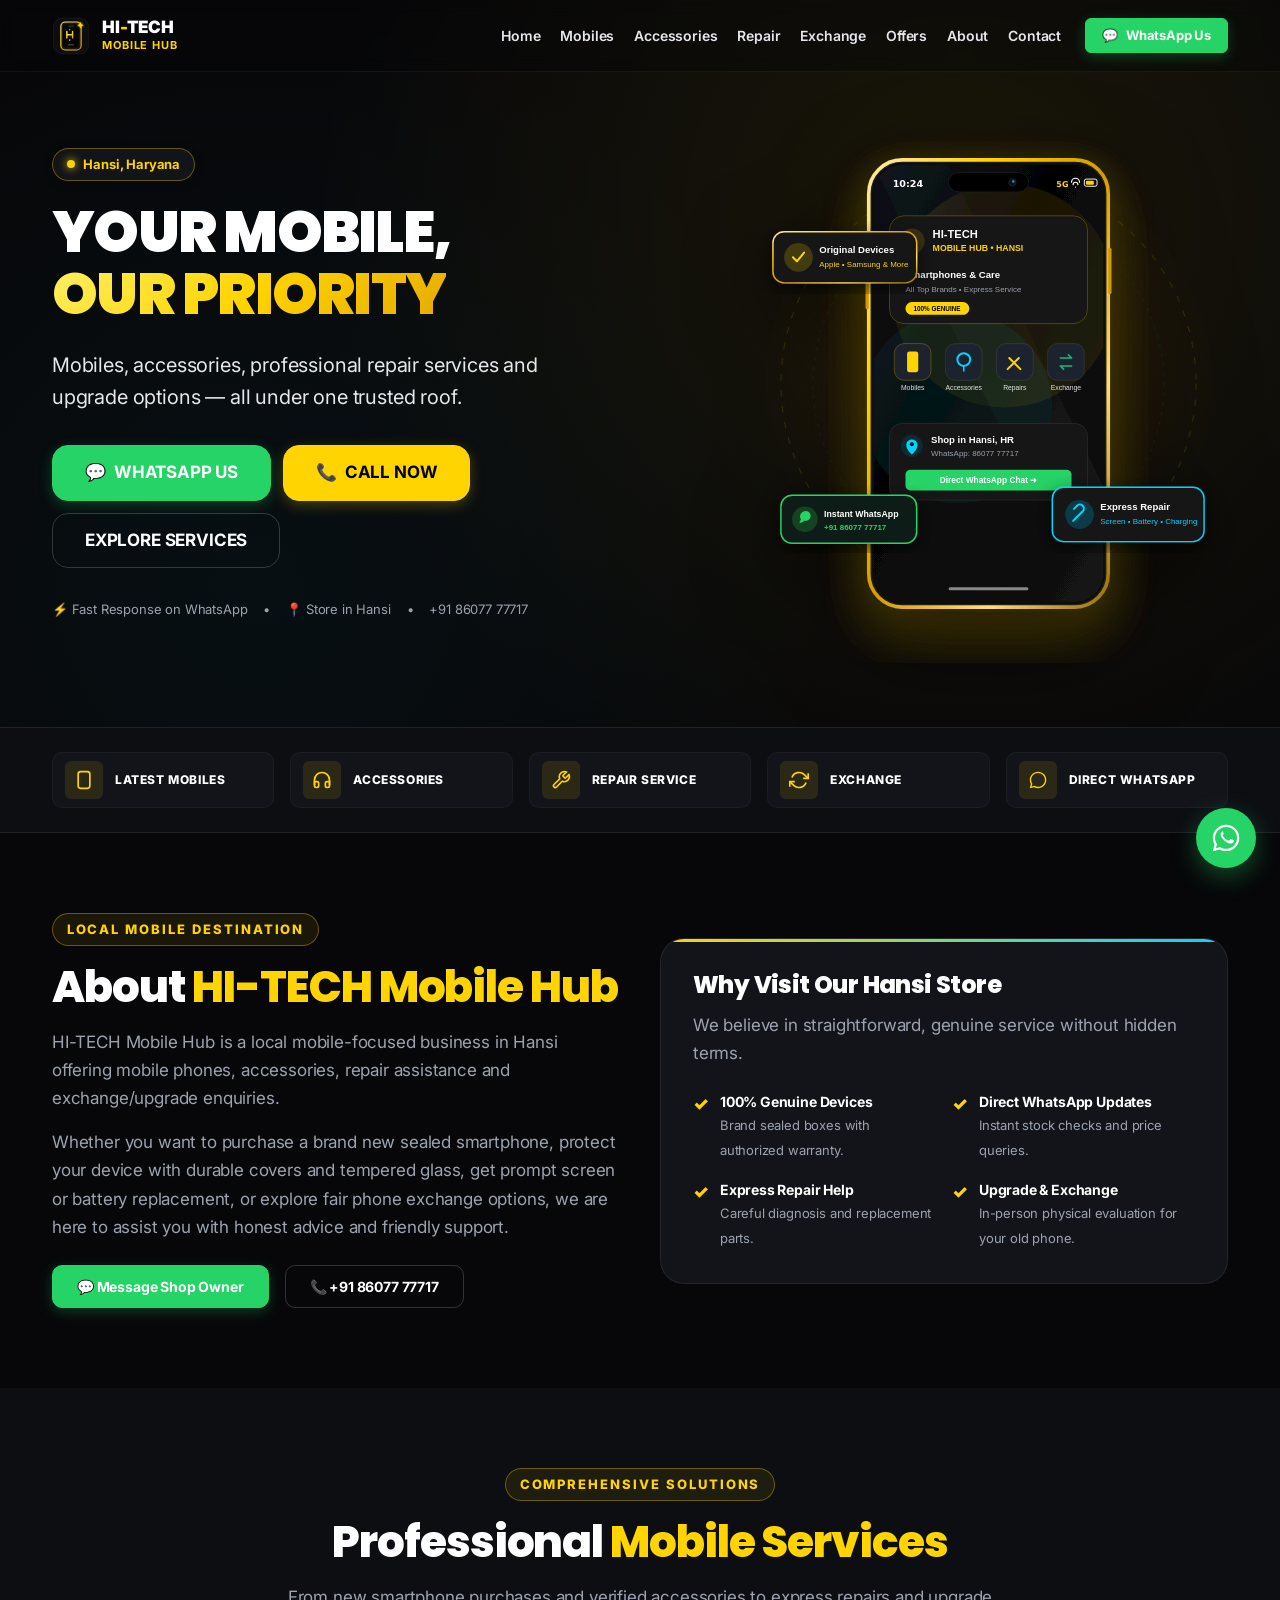
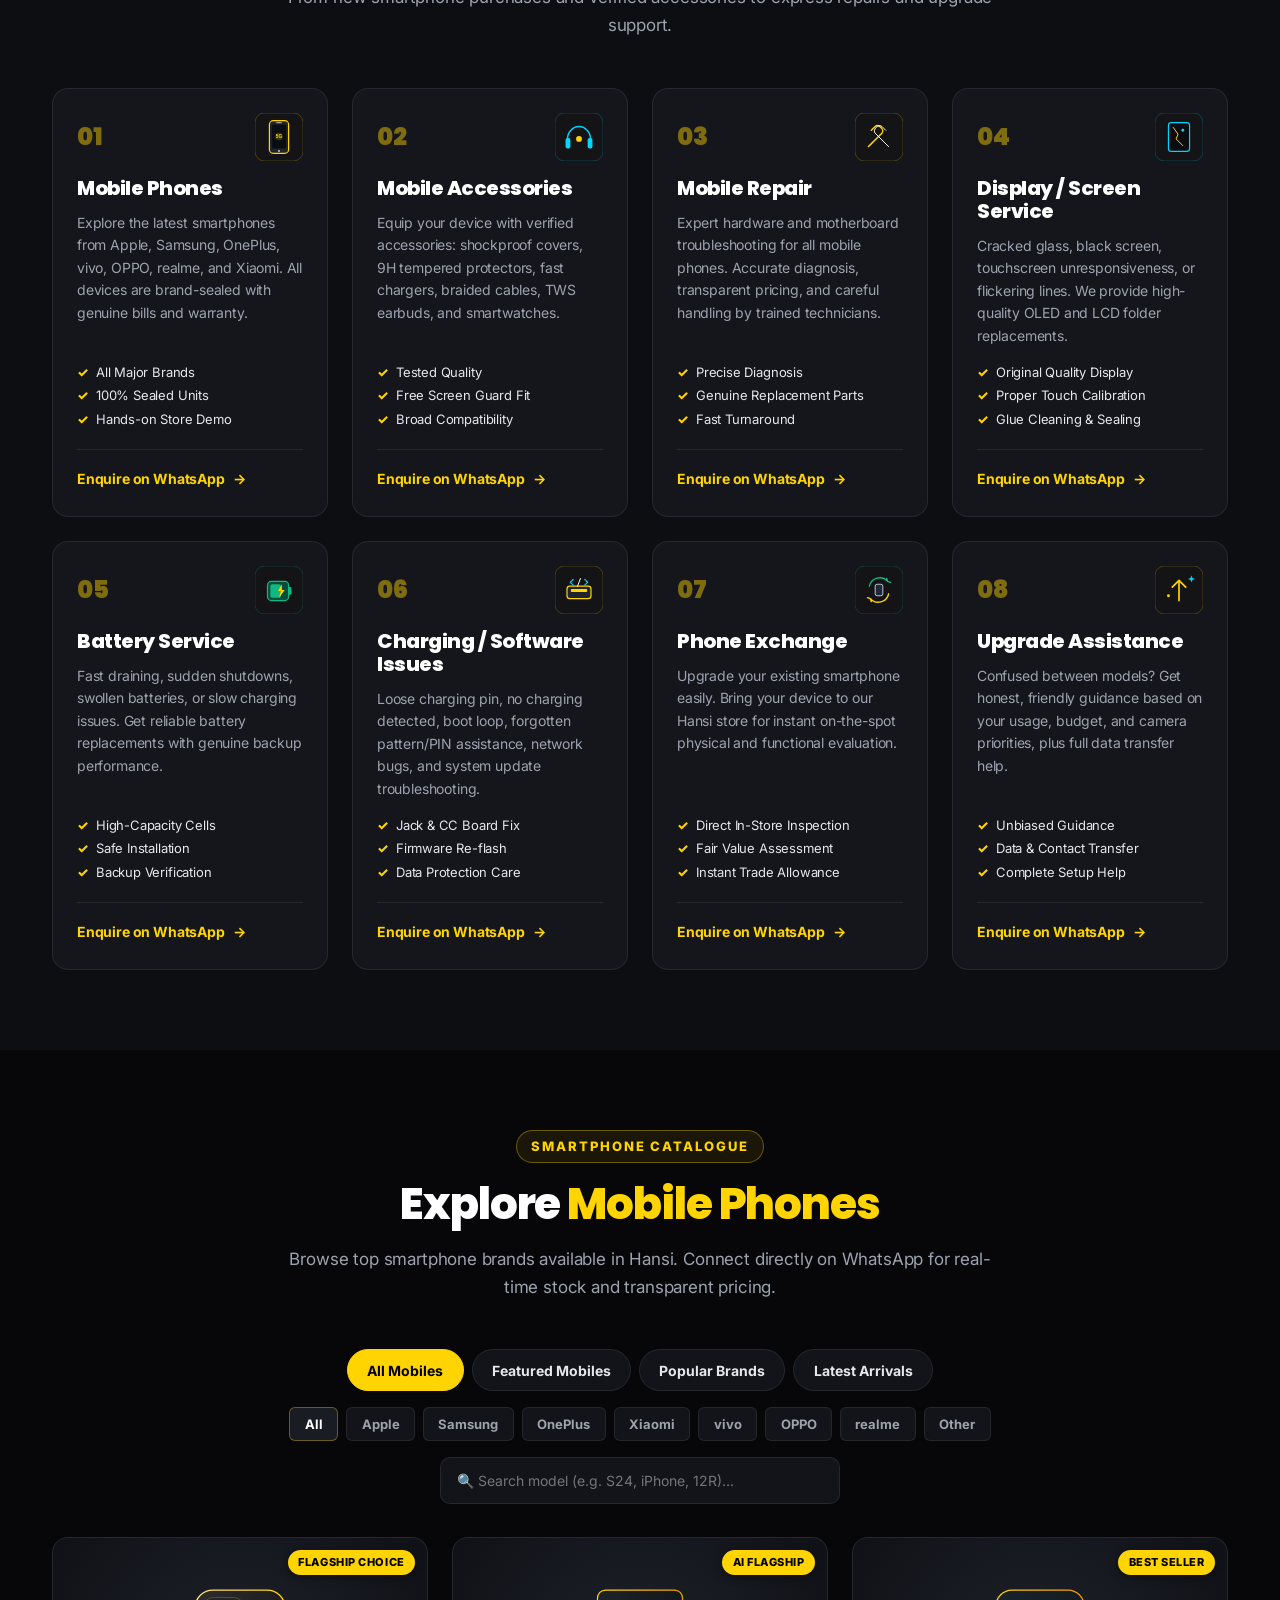
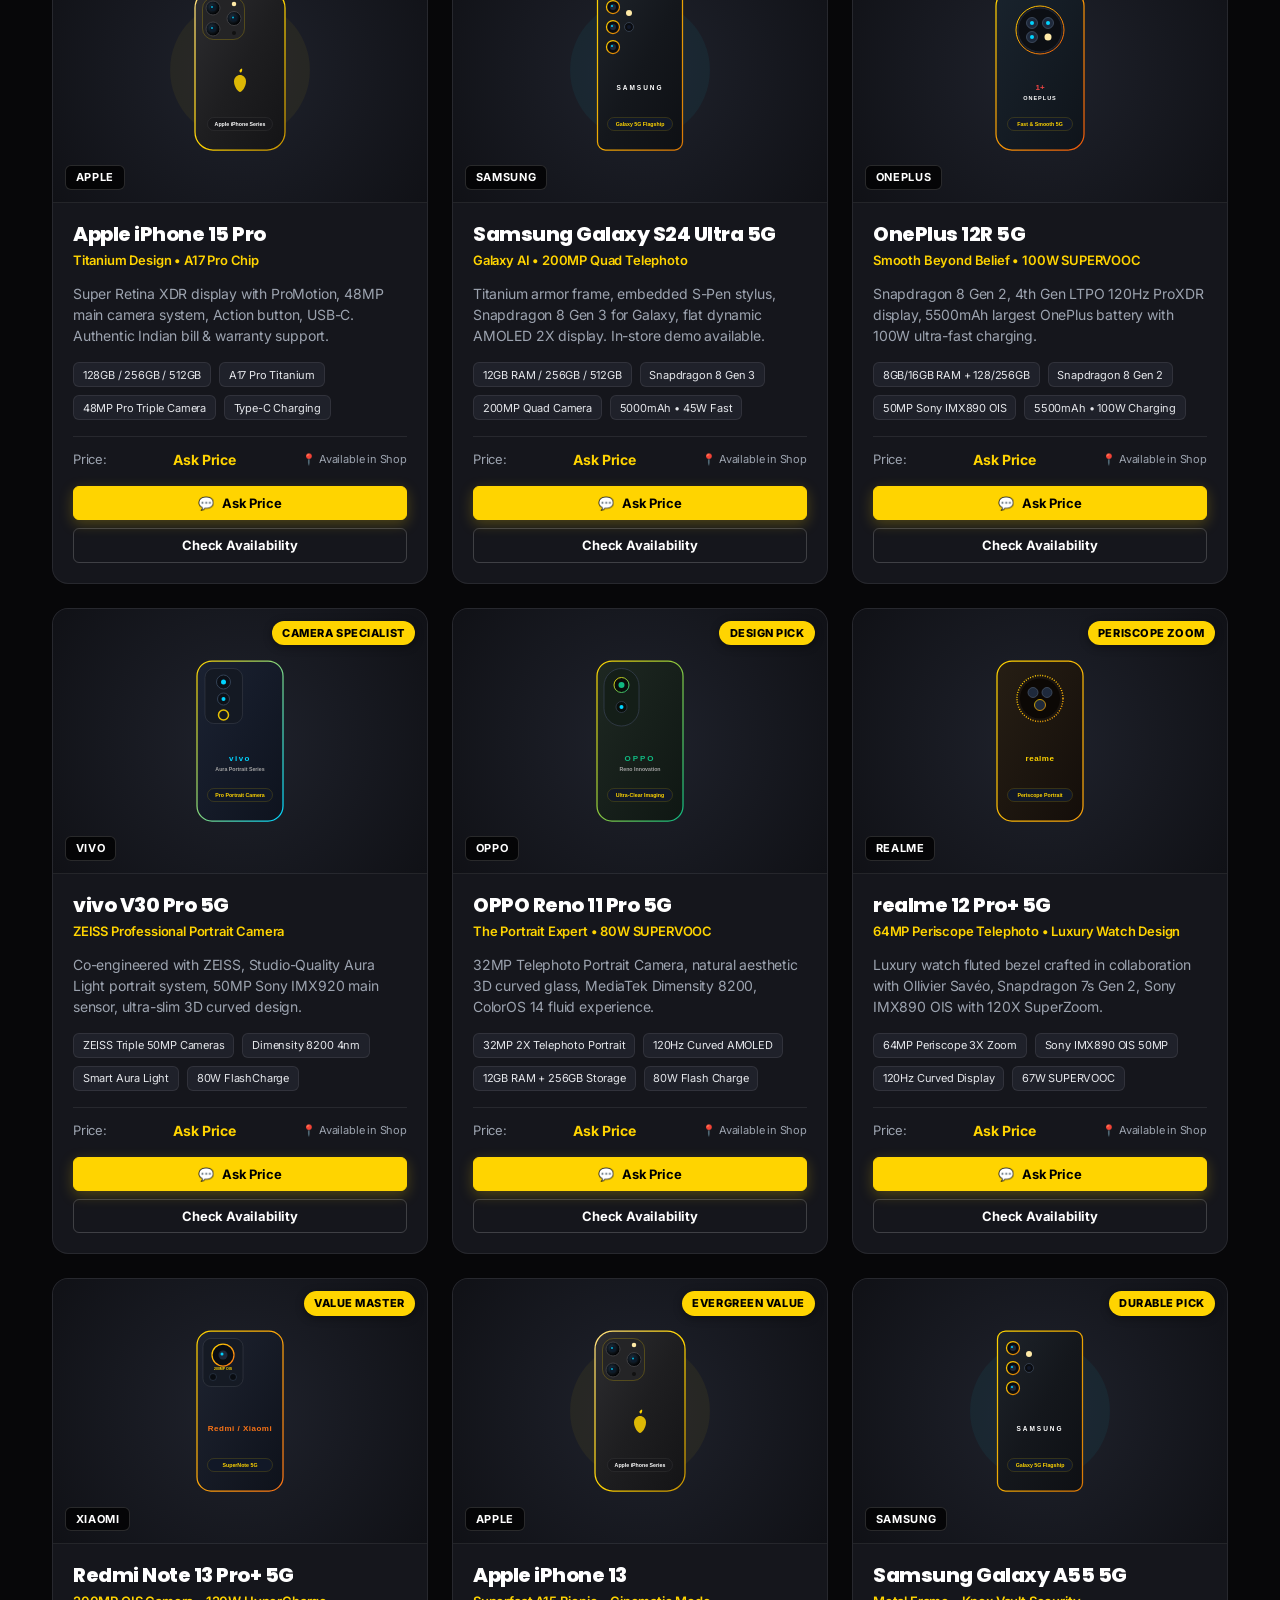
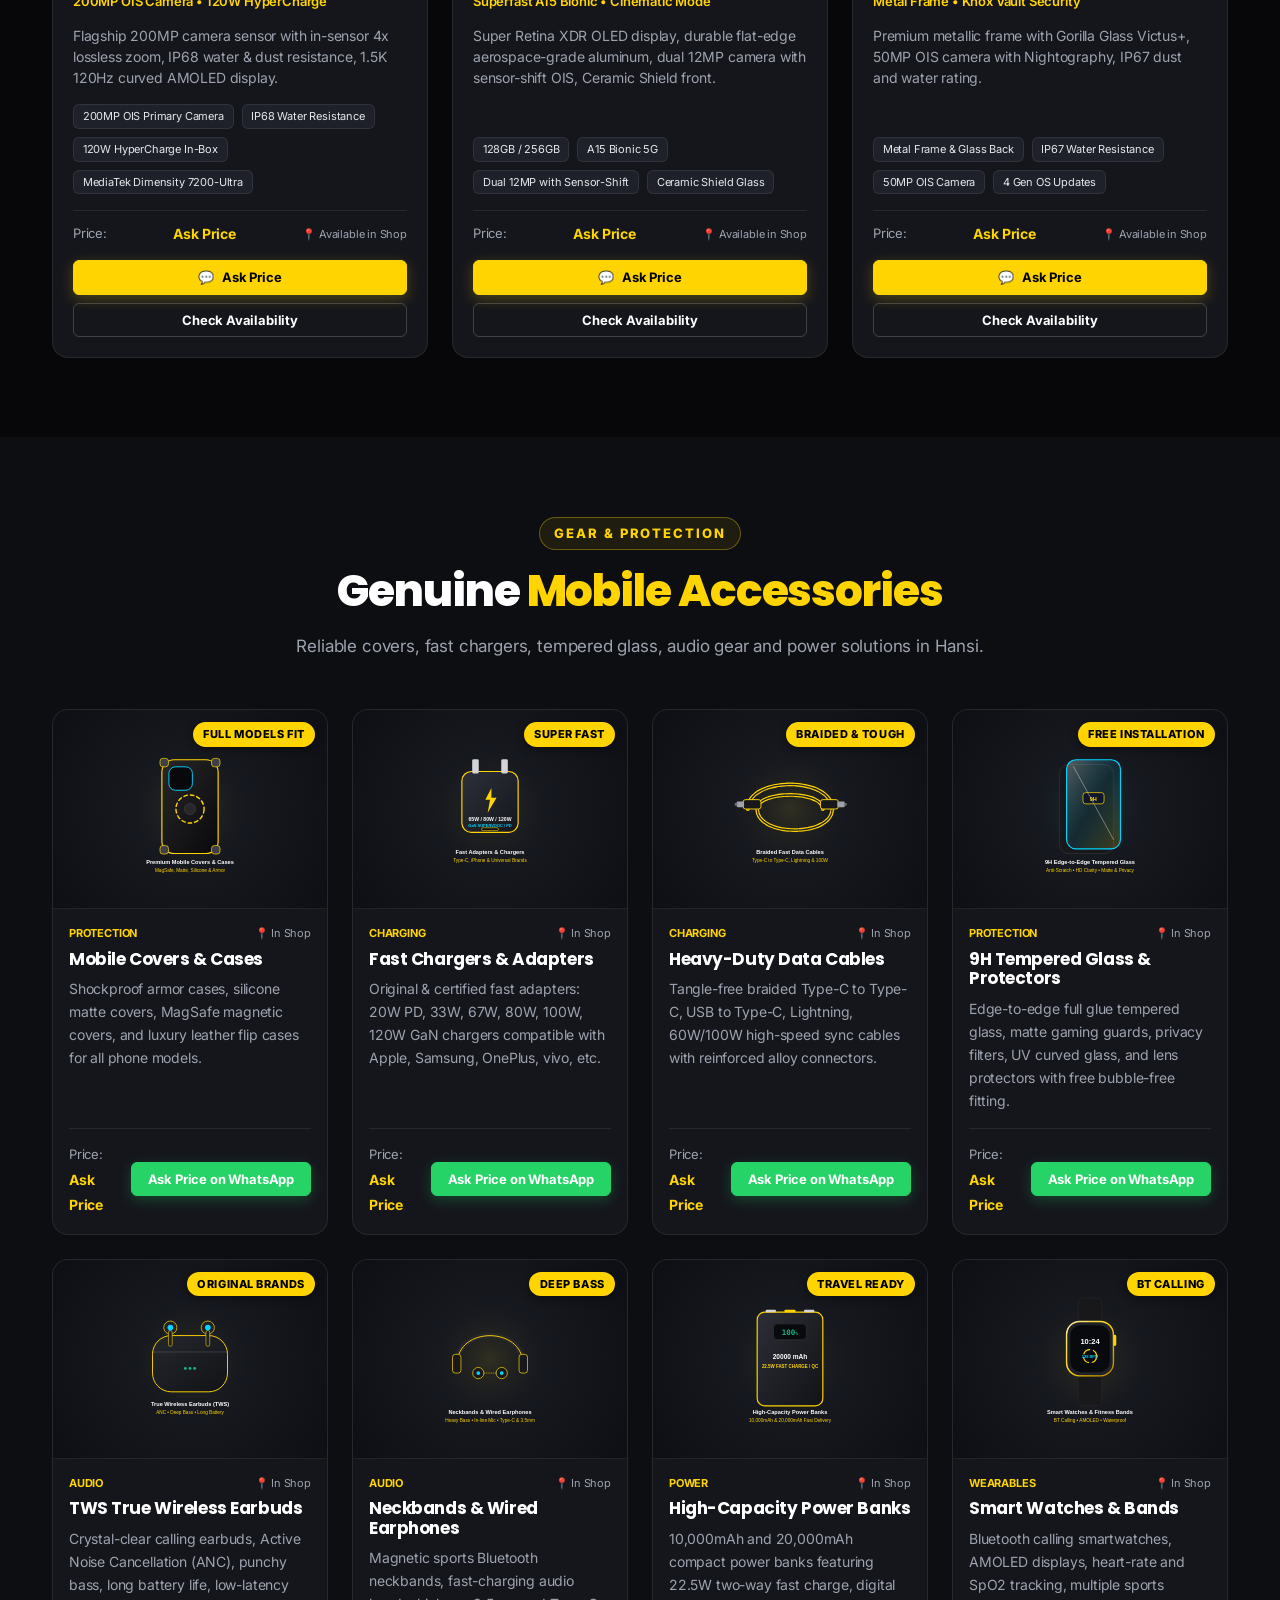
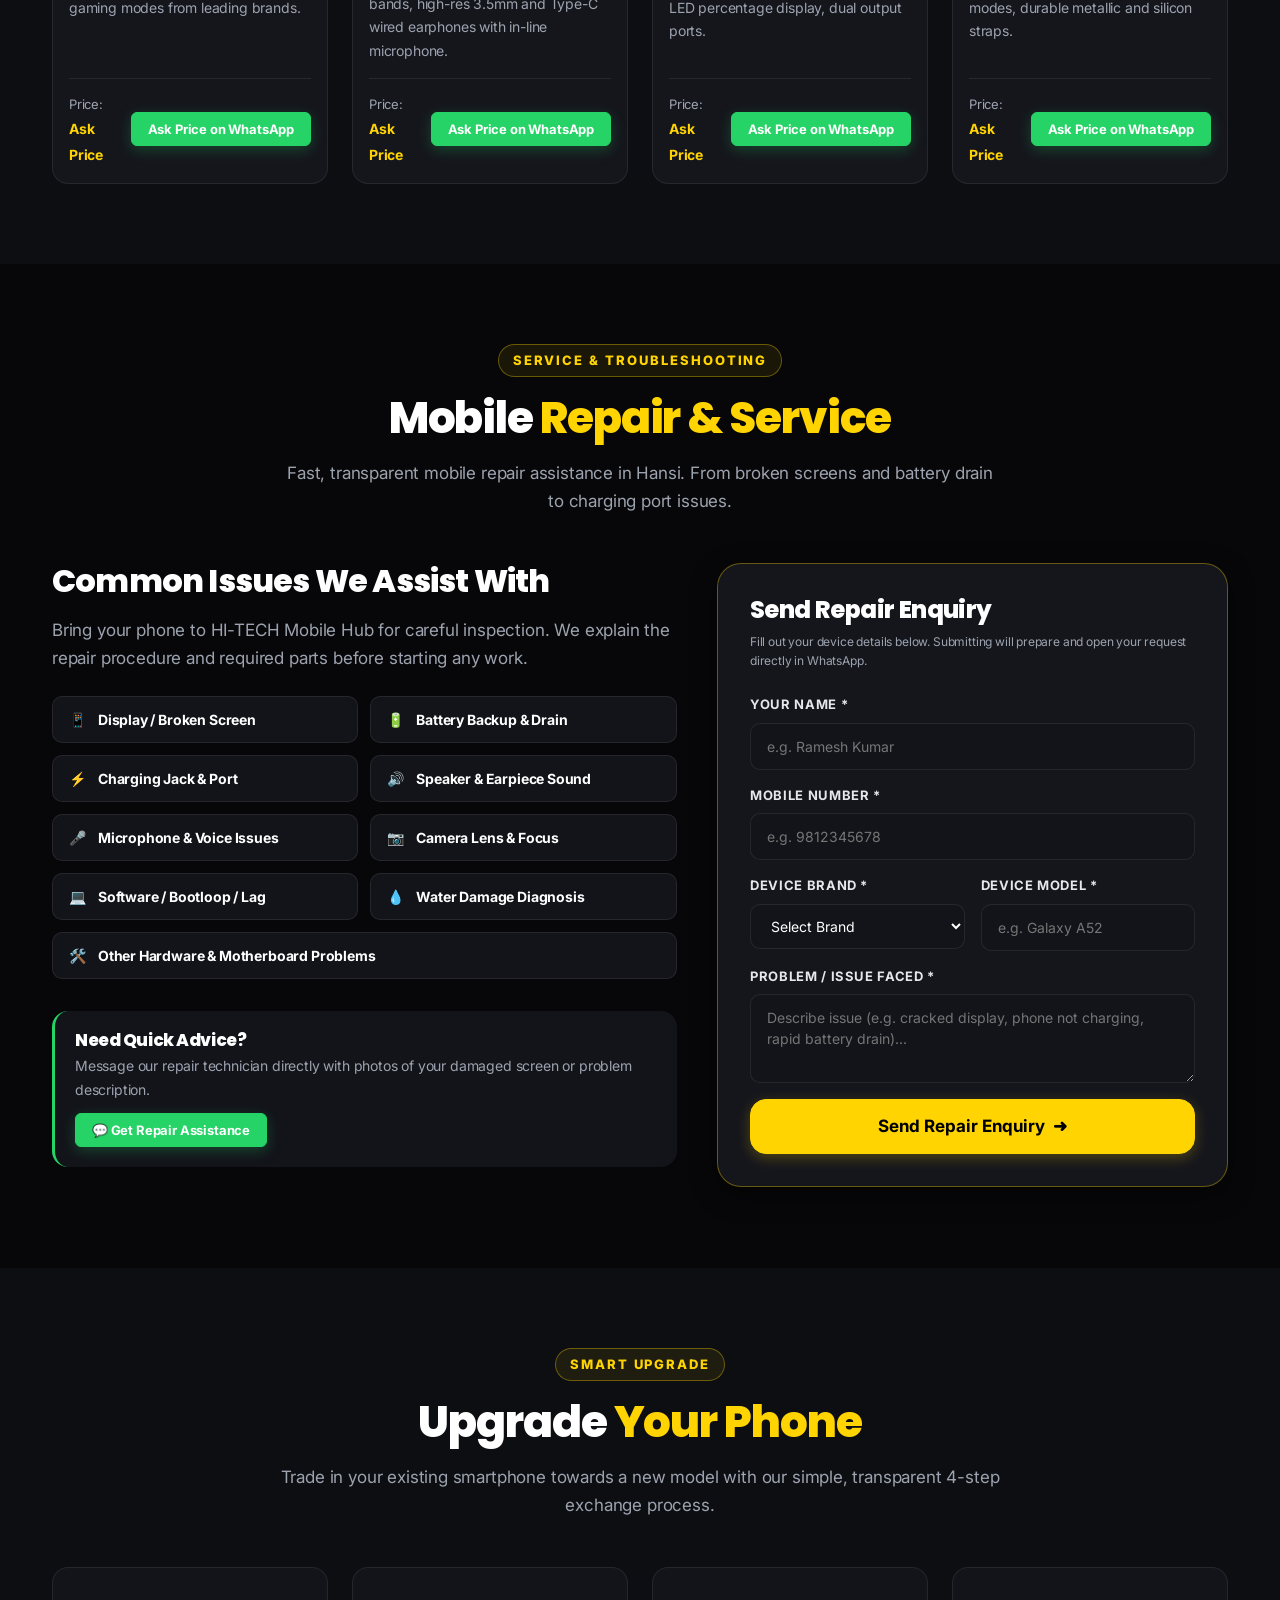
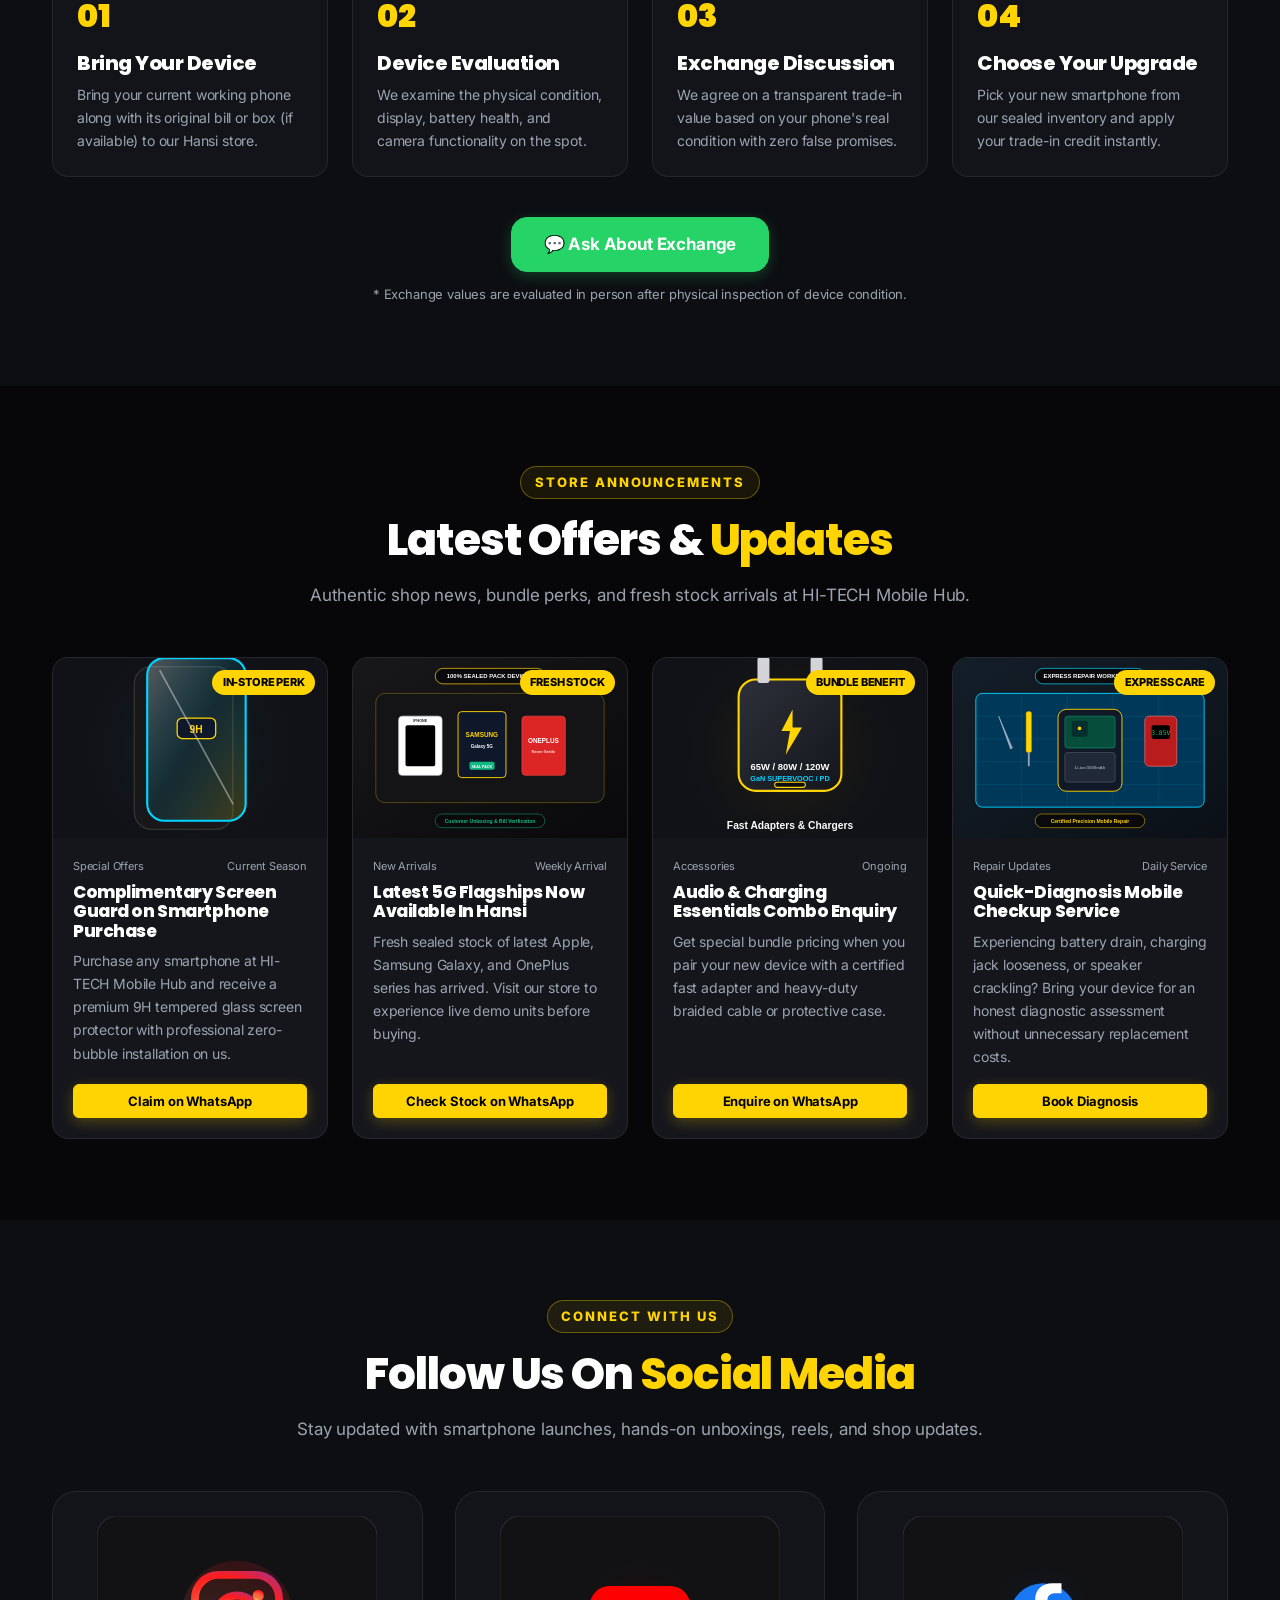
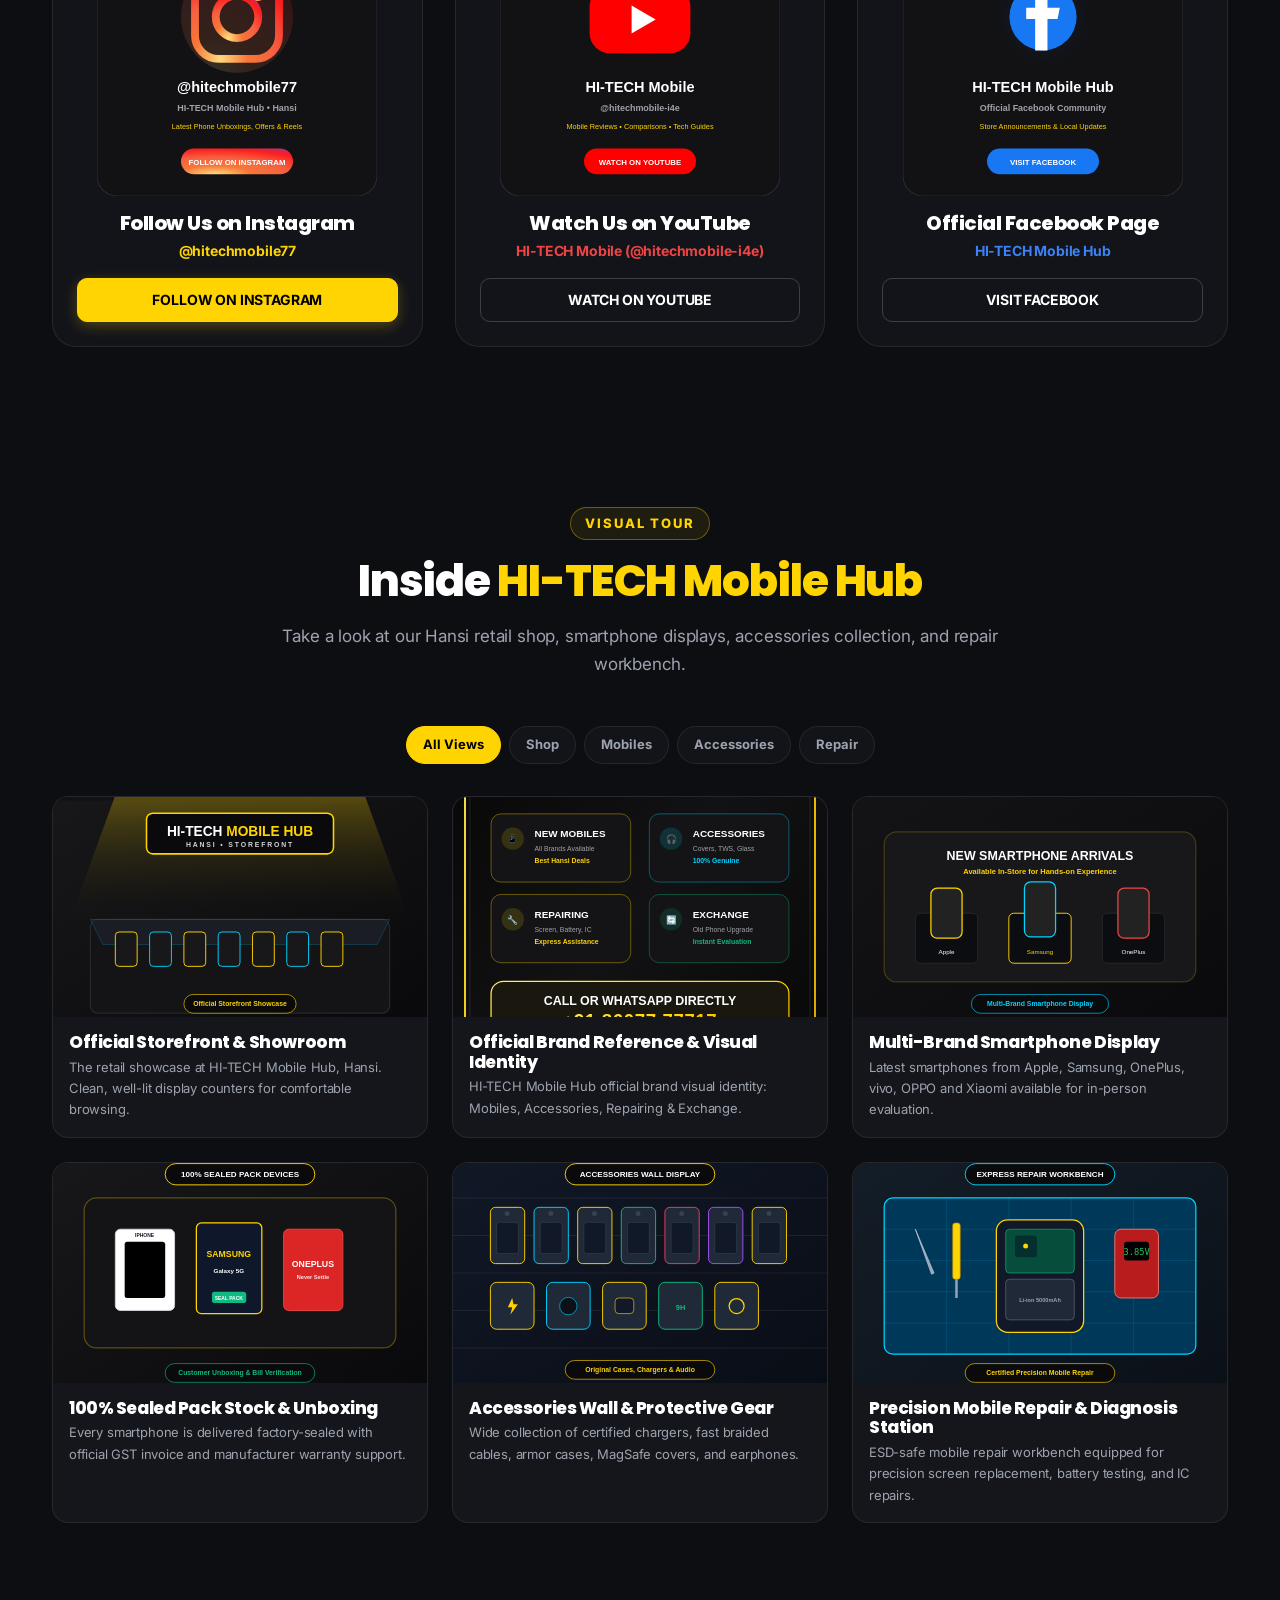
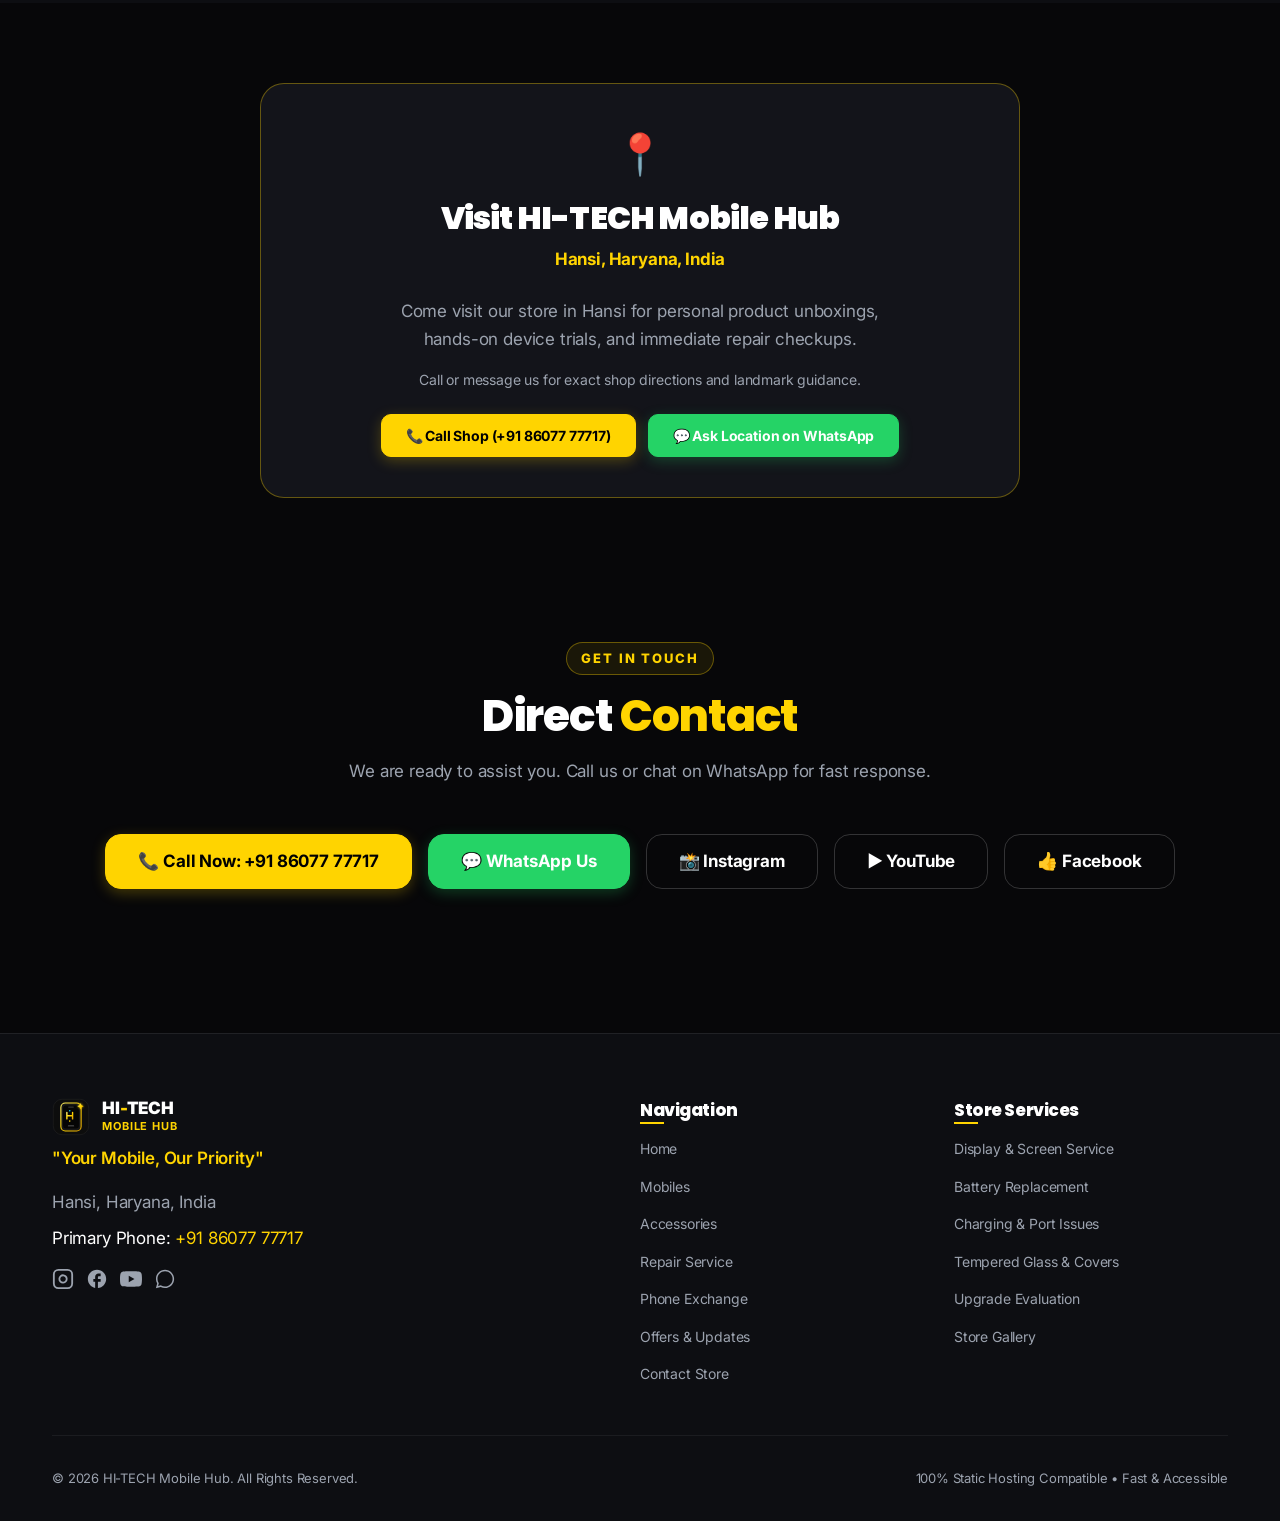
==== index.html @ cee8c46c "feat: complete production website for HI-TECH Mobile Hub" ====
<!DOCTYPE html>
<html lang="en">
<head>
  <meta charset="UTF-8">
  <meta name="viewport" content="width=device-width, initial-scale=1.0, viewport-fit=cover">
  <meta http-equiv="X-UA-Compatible" content="IE=edge">

  <!-- Primary SEO Meta Tags -->
  <title>HI-TECH Mobile Hub | Mobile Shop, Accessories &amp; Repair in Hansi</title>
  <meta name="title" content="HI-TECH Mobile Hub | Mobile Shop, Accessories &amp; Repair in Hansi">
  <meta name="description" content="HI-TECH Mobile Hub in Hansi, Haryana — explore mobile phones, accessories, repair services, exchange options and contact us directly on WhatsApp.">
  <meta name="keywords" content="mobile shop in Hansi, mobile store in Hansi, mobile repair Hansi, mobile accessories Hansi, smartphones Hansi, phone exchange Hansi, HI-TECH Mobile Hub">
  <meta name="author" content="HI-TECH Mobile Hub">
  <meta name="robots" content="index, follow">

  <!-- Open Graph / Facebook -->
  <meta property="og:type" content="website">
  <meta property="og:title" content="HI-TECH Mobile Hub | Mobile Shop, Accessories &amp; Repair in Hansi">
  <meta property="og:description" content="HI-TECH Mobile Hub in Hansi, Haryana — explore mobile phones, accessories, repair services, exchange options and contact us directly on WhatsApp.">
  <meta property="og:image" content="assets/images/social/og-image.svg">
  <meta property="og:locale" content="en_IN">

  <!-- Twitter Card -->
  <meta name="twitter:card" content="summary_large_image">
  <meta name="twitter:title" content="HI-TECH Mobile Hub | Mobile Shop, Accessories &amp; Repair in Hansi">
  <meta name="twitter:description" content="HI-TECH Mobile Hub in Hansi, Haryana — explore mobile phones, accessories, repair services, exchange options and contact us directly on WhatsApp.">
  <meta name="twitter:image" content="assets/images/social/og-image.svg">

  <!-- Favicon & PWA Icons -->
  <link rel="icon" type="image/svg+xml" href="assets/favicon/favicon.svg">
  <link rel="apple-touch-icon" href="assets/logo/logo-icon.svg">
  <link rel="manifest" href="site.webmanifest">
  <meta name="theme-color" content="#070709">

  <!-- Preconnect Fonts -->
  <link rel="preconnect" href="https://fonts.googleapis.com">
  <link rel="preconnect" href="https://fonts.gstatic.com" crossorigin>
  <link href="https://fonts.googleapis.com/css2?family=Inter:wght@400;500;600;700;800;900&family=Poppins:wght@600;700;800;900&display=swap" rel="stylesheet">

  <!-- Stylesheets (All Relative Paths for 100% Static Subpath Compatibility) -->
  <link rel="stylesheet" href="css/variables.css">
  <link rel="stylesheet" href="css/reset.css">
  <link rel="stylesheet" href="css/base.css">
  <link rel="stylesheet" href="css/layout.css">
  <link rel="stylesheet" href="css/components.css">
  <link rel="stylesheet" href="css/sections.css">
  <link rel="stylesheet" href="css/responsive.css">
  <link rel="stylesheet" href="css/animations.css">

  <!-- JSON-LD LocalBusiness Structured Data -->
  <script type="application/ld+json" id="schema-local-business">
  {
    "@context": "https://schema.org",
    "@type": "LocalBusiness",
    "name": "HI-TECH Mobile Hub",
    "alternateName": "HI TECH Mobile Hansi",
    "description": "HI-TECH Mobile Hub in Hansi, Haryana — explore mobile phones, accessories, repair services, exchange options and contact us directly on WhatsApp.",
    "telephone": "+918607777717",
    "address": {
      "@type": "PostalAddress",
      "addressLocality": "Hansi",
      "addressRegion": "Haryana",
      "addressCountry": "India"
    },
    "priceRange": "₹₹",
    "currenciesAccepted": "INR",
    "sameAs": [
      "https://www.instagram.com/hitechmobile77/",
      "https://www.facebook.com/share/19Yd49RPZF/?mibextid=wwXIfr",
      "https://www.youtube.com/@hitechmobile-i4e"
    ]
  }
  </script>
</head>
<body>

  <!-- ============================================================
       STICKY HEADER
       ============================================================ -->
  <header id="mainHeader" class="site-header">
    <div class="container header-container">
      <!-- Brand Logo -->
      <a href="#hero" class="brand-link" aria-label="HI-TECH Mobile Hub - Home">
        <img src="assets/logo/logo-icon.svg" alt="HI-TECH Mobile Hub Logo Icon" class="brand-logo-img">
        <div class="brand-text-wrap">
          <span class="brand-title">HI<span class="text-gold">-</span>TECH</span>
          <span class="brand-tagline-small">Mobile Hub</span>
        </div>
      </a>

      <!-- Desktop Navigation -->
      <nav class="desktop-nav" aria-label="Primary Desktop Navigation">
        <ul class="nav-list">
          <li><a href="#hero" class="nav-link">Home</a></li>
          <li><a href="#mobiles" class="nav-link">Mobiles</a></li>
          <li><a href="#accessories" class="nav-link">Accessories</a></li>
          <li><a href="#repair" class="nav-link">Repair</a></li>
          <li><a href="#exchange" class="nav-link">Exchange</a></li>
          <li><a href="#offers" class="nav-link">Offers</a></li>
          <li><a href="#about" class="nav-link">About</a></li>
          <li><a href="#contact" class="nav-link">Contact</a></li>
        </ul>
        <div class="header-cta-group">
          <a href="https://wa.me/918607777717" target="_blank" rel="noopener noreferrer" class="btn btn-whatsapp btn-sm cfg-whatsapp-link" title="Chat on WhatsApp">
            <span class="btn-icon">💬</span>
            <span>WhatsApp Us</span>
          </a>
        </div>
      </nav>

      <!-- Mobile Header Actions (WhatsApp icon & Hamburger) -->
      <div class="mobile-header-actions">
        <a href="https://wa.me/918607777717" target="_blank" rel="noopener noreferrer" class="btn btn-whatsapp btn-sm cfg-whatsapp-link" aria-label="Quick WhatsApp chat">
          <span>💬</span>
        </a>
        <button id="mobileMenuToggle" class="hamburger-btn" aria-label="Toggle navigation menu" aria-expanded="false" aria-controls="mobileNavDrawer">
          <span class="hamburger-line"></span>
          <span class="hamburger-line"></span>
          <span class="hamburger-line"></span>
        </button>
      </div>
    </div>
  </header>

  <!-- Mobile Navigation Drawer & Backdrop -->
  <div id="navBackdrop" class="mobile-nav-backdrop" aria-hidden="true"></div>
  <aside id="mobileNavDrawer" class="mobile-nav-drawer" aria-hidden="true" aria-label="Mobile Navigation Drawer">
    <div class="mobile-drawer-top">
      <div class="brand-link" style="margin-bottom: var(--space-6);">
        <img src="assets/logo/logo-icon.svg" alt="HI-TECH Mobile Hub" class="brand-logo-img">
        <div class="brand-text-wrap">
          <span class="brand-title">HI<span class="text-gold">-</span>TECH</span>
          <span class="brand-tagline-small">Mobile Hub • Hansi</span>
        </div>
      </div>
      <ul class="mobile-nav-list">
        <li><a href="#hero" class="nav-link">Home</a></li>
        <li><a href="#mobiles" class="nav-link">Mobiles</a></li>
        <li><a href="#accessories" class="nav-link">Accessories</a></li>
        <li><a href="#repair" class="nav-link">Repair Service</a></li>
        <li><a href="#exchange" class="nav-link">Phone Exchange</a></li>
        <li><a href="#offers" class="nav-link">Offers &amp; Updates</a></li>
        <li><a href="#gallery" class="nav-link">Inside the Shop</a></li>
        <li><a href="#about" class="nav-link">About Store</a></li>
        <li><a href="#contact" class="nav-link">Contact &amp; Location</a></li>
      </ul>
    </div>
    <div class="mobile-drawer-footer">
      <a href="https://wa.me/918607777717" target="_blank" rel="noopener noreferrer" class="btn btn-whatsapp btn-block cfg-whatsapp-link">
        <span>💬 WhatsApp Us</span>
      </a>
      <a href="tel:+918607777717" class="btn btn-outline btn-block cfg-phone-link">
        <span>📞 Call +91 86077 77717</span>
      </a>
    </div>
  </aside>

  <!-- ============================================================
       MAIN CONTENT
       ============================================================ -->
  <main id="mainContent">

    <!-- HERO SECTION -->
    <section id="hero" class="hero-section" aria-label="Hero Introduction">
      <div class="container hero-grid">
        <div class="hero-content animate-on-scroll">
          <div class="hero-location-pill">
            <span class="hero-location-dot" aria-hidden="true"></span>
            <span class="cfg-location-short">Hansi, Haryana</span>
          </div>

          <h1 class="hero-heading">
            YOUR MOBILE,<br>
            <span class="text-gradient-gold">OUR PRIORITY</span>
          </h1>

          <p class="hero-subtitle">
            Mobiles, accessories, professional repair services and upgrade options — all under one trusted roof.
          </p>

          <div class="hero-cta-group">
            <a href="https://wa.me/918607777717?text=Hi%20HI-TECH%20Mobile%20Hub%2C%20I%20want%20to%20enquire%20about%20your%20products%2Fservices." target="_blank" rel="noopener noreferrer" class="btn btn-whatsapp btn-lg cfg-whatsapp-link" title="Chat on WhatsApp">
              <span class="btn-icon">💬</span>
              <span>WHATSAPP US</span>
            </a>
            <a href="tel:+918607777717" class="btn btn-primary btn-lg cfg-phone-link" title="Call HI-TECH Mobile Hub">
              <span class="btn-icon">📞</span>
              <span>CALL NOW</span>
            </a>
            <a href="#services" class="btn btn-outline btn-lg" title="Explore services">
              <span>EXPLORE SERVICES</span>
            </a>
          </div>

          <!-- Quick contact strip right under hero CTA -->
          <div style="display: flex; align-items: center; gap: var(--space-4); font-size: var(--text-xs); color: var(--color-muted);">
            <span>⚡ Fast Response on WhatsApp</span>
            <span>•</span>
            <span>📍 Store in Hansi</span>
            <span>•</span>
            <span class="cfg-phone-display">+91 86077 77717</span>
          </div>
        </div>

        <div class="hero-visual-wrap animate-on-scroll delay-1">
          <img src="assets/images/hero/hero-phone.svg" alt="HI-TECH Mobile Hub - Flagship Smartphones &amp; Repair in Hansi" class="hero-phone-graphic" width="600" height="700">
        </div>
      </div>
    </section>

    <!-- TRUST STRIP -->
    <section class="trust-strip" aria-label="Key Highlights">
      <div class="container">
        <div class="trust-grid">
          <div class="trust-item">
            <div class="trust-icon-box" aria-hidden="true">
              <svg viewBox="0 0 24 24" fill="none" stroke="currentColor" stroke-width="2"><rect x="5" y="2" width="14" height="20" rx="3"/><line x1="12" y1="18" x2="12.01" y2="18"/></svg>
            </div>
            <span class="trust-label">LATEST MOBILES</span>
          </div>
          <div class="trust-item">
            <div class="trust-icon-box" aria-hidden="true">
              <svg viewBox="0 0 24 24" fill="none" stroke="currentColor" stroke-width="2"><path d="M3 18v-6a9 9 0 0 1 18 0v6"/><path d="M21 19a2 2 0 0 1-2 2h-1a2 2 0 0 1-2-2v-3a2 2 0 0 1 2-2h3zM3 19a2 2 0 0 0 2 2h1a2 2 0 0 0 2-2v-3a2 2 0 0 0-2-2H3z"/></svg>
            </div>
            <span class="trust-label">ACCESSORIES</span>
          </div>
          <div class="trust-item">
            <div class="trust-icon-box" aria-hidden="true">
              <svg viewBox="0 0 24 24" fill="none" stroke="currentColor" stroke-width="2"><path d="M14.7 6.3a1 1 0 0 0 0 1.4l1.6 1.6a1 1 0 0 0 1.4 0l3.77-3.77a6 6 0 0 1-7.94 7.94l-6.91 6.91a2.12 2.12 0 0 1-3-3l6.91-6.91a6 6 0 0 1 7.94-7.94l-3.76 3.76z"/></svg>
            </div>
            <span class="trust-label">REPAIR SERVICE</span>
          </div>
          <div class="trust-item">
            <div class="trust-icon-box" aria-hidden="true">
              <svg viewBox="0 0 24 24" fill="none" stroke="currentColor" stroke-width="2"><polyline points="23 4 23 10 17 10"/><polyline points="1 20 1 14 7 14"/><path d="M3.51 9a9 9 0 0 1 14.85-3.36L23 10M1 14l4.64 4.36A9 9 0 0 0 20.49 15"/></svg>
            </div>
            <span class="trust-label">EXCHANGE</span>
          </div>
          <div class="trust-item">
            <div class="trust-icon-box" aria-hidden="true">
              <svg viewBox="0 0 24 24" fill="currentColor"><path d="M12.04 2C6.58 2 2.13 6.45 2.13 11.91C2.13 13.66 2.59 15.36 3.45 16.86L2.05 22L7.3 20.63C8.75 21.41 10.38 21.83 12.04 21.83C17.5 21.83 21.95 17.38 21.95 11.92C21.95 9.27 20.92 6.78 19.05 4.91C17.18 3.03 14.69 2 12.04 2M12.05 3.67C14.25 3.67 16.31 4.53 17.87 6.09C19.42 7.65 20.28 9.72 20.28 11.92C20.28 16.46 16.58 20.15 12.04 20.15C10.56 20.15 9.11 19.76 7.85 19.01L7.55 18.83L4.43 19.65L5.26 16.61L5.06 16.29C4.24 14.99 3.8 13.47 3.8 11.91C3.81 7.37 7.5 3.67 12.05 3.67"/></svg>
            </div>
            <span class="trust-label">DIRECT WHATSAPP</span>
          </div>
        </div>
      </div>
    </section>

    <!-- ABOUT SECTION -->
    <section id="about" class="about-section" aria-label="About HI-TECH Mobile Hub">
      <div class="container about-grid">
        <div class="animate-on-scroll">
          <div class="section-eyebrow">Local Mobile Destination</div>
          <h2 class="section-title">About <span class="text-gold">HI-TECH Mobile Hub</span></h2>
          <p style="font-size: var(--text-base); margin-bottom: var(--space-4);">
            HI-TECH Mobile Hub is a local mobile-focused business in Hansi offering mobile phones, accessories, repair assistance and exchange/upgrade enquiries.
          </p>
          <p style="margin-bottom: var(--space-6);">
            Whether you want to purchase a brand new sealed smartphone, protect your device with durable covers and tempered glass, get prompt screen or battery replacement, or explore fair phone exchange options, we are here to assist you with honest advice and friendly support.
          </p>
          <div style="display: flex; gap: var(--space-4); flex-wrap: wrap;">
            <a href="https://wa.me/918607777717" target="_blank" rel="noopener noreferrer" class="btn btn-whatsapp cfg-whatsapp-link">
              <span>💬 Message Shop Owner</span>
            </a>
            <a href="tel:+918607777717" class="btn btn-outline cfg-phone-link">
              <span>📞 +91 86077 77717</span>
            </a>
          </div>
        </div>

        <div class="about-card-box animate-on-scroll delay-1">
          <h3 style="font-size: var(--text-xl); margin-bottom: var(--space-3); color: var(--color-text);">Why Visit Our Hansi Store</h3>
          <p>We believe in straightforward, genuine service without hidden terms.</p>
          <div class="about-features-list">
            <div class="about-feature-item">
              <span class="about-feature-check">✓</span>
              <div>
                <strong style="color: var(--color-text); display: block; font-size: var(--text-sm);">100% Genuine Devices</strong>
                <span style="font-size: var(--text-xs); color: var(--color-muted);">Brand sealed boxes with authorized warranty.</span>
              </div>
            </div>
            <div class="about-feature-item">
              <span class="about-feature-check">✓</span>
              <div>
                <strong style="color: var(--color-text); display: block; font-size: var(--text-sm);">Direct WhatsApp Updates</strong>
                <span style="font-size: var(--text-xs); color: var(--color-muted);">Instant stock checks and price queries.</span>
              </div>
            </div>
            <div class="about-feature-item">
              <span class="about-feature-check">✓</span>
              <div>
                <strong style="color: var(--color-text); display: block; font-size: var(--text-sm);">Express Repair Help</strong>
                <span style="font-size: var(--text-xs); color: var(--color-muted);">Careful diagnosis and replacement parts.</span>
              </div>
            </div>
            <div class="about-feature-item">
              <span class="about-feature-check">✓</span>
              <div>
                <strong style="color: var(--color-text); display: block; font-size: var(--text-sm);">Upgrade &amp; Exchange</strong>
                <span style="font-size: var(--text-xs); color: var(--color-muted);">In-person physical evaluation for your old phone.</span>
              </div>
            </div>
          </div>
        </div>
      </div>
    </section>

    <!-- SERVICES SECTION (8 CARDS) -->
    <section id="services" class="services-section" aria-label="Our Services">
      <div class="container">
        <div class="section-header animate-on-scroll">
          <div class="section-eyebrow">Comprehensive Solutions</div>
          <h2 class="section-title">Professional <span class="text-gold">Mobile Services</span></h2>
          <p class="section-subtitle">
            From new smartphone purchases and verified accessories to express repairs and upgrade support.
          </p>
        </div>

        <div id="servicesGrid" class="services-grid animate-on-scroll delay-1">
          <!-- Dynamically populated by ProductsRenderer.renderServices() -->
        </div>
      </div>
    </section>

    <!-- MOBILES PRODUCT SHOWCASE -->
    <section id="mobiles" class="mobiles-section" aria-label="Mobile Phones Catalogue">
      <div class="container">
        <div class="section-header animate-on-scroll">
          <div class="section-eyebrow">Smartphone Catalogue</div>
          <h2 class="section-title">Explore <span class="text-gold">Mobile Phones</span></h2>
          <p class="section-subtitle">
            Browse top smartphone brands available in Hansi. Connect directly on WhatsApp for real-time stock and transparent pricing.
          </p>
        </div>

        <!-- Filter & Search Controls -->
        <div class="catalog-controls animate-on-scroll">
          <!-- Category Tabs -->
          <div class="category-tabs-wrap" role="tablist" aria-label="Filter Mobiles by Category">
            <button class="category-tab-btn active" data-category="all" role="tab" aria-selected="true">All Mobiles</button>
            <button class="category-tab-btn" data-category="featured" role="tab" aria-selected="false">Featured Mobiles</button>
            <button class="category-tab-btn" data-category="popular" role="tab" aria-selected="false">Popular Brands</button>
            <button class="category-tab-btn" data-category="latest" role="tab" aria-selected="false">Latest Arrivals</button>
          </div>

          <!-- Brand Filters -->
          <div class="brand-filters-wrap" role="group" aria-label="Filter Mobiles by Brand">
            <button class="brand-filter-btn active" data-brand="all" aria-pressed="true">All</button>
            <button class="brand-filter-btn" data-brand="Apple" aria-pressed="false">Apple</button>
            <button class="brand-filter-btn" data-brand="Samsung" aria-pressed="false">Samsung</button>
            <button class="brand-filter-btn" data-brand="OnePlus" aria-pressed="false">OnePlus</button>
            <button class="brand-filter-btn" data-brand="Xiaomi" aria-pressed="false">Xiaomi</button>
            <button class="brand-filter-btn" data-brand="vivo" aria-pressed="false">vivo</button>
            <button class="brand-filter-btn" data-brand="OPPO" aria-pressed="false">OPPO</button>
            <button class="brand-filter-btn" data-brand="realme" aria-pressed="false">realme</button>
            <button class="brand-filter-btn" data-brand="Other" aria-pressed="false">Other</button>
          </div>

          <!-- Search Input -->
          <div class="search-bar-wrap">
            <input type="text" id="phoneSearchInput" class="form-input" placeholder="🔍 Search model (e.g. S24, iPhone, 12R)..." aria-label="Search mobile models">
          </div>
        </div>

        <!-- Dynamic Mobiles Grid -->
        <div id="mobilesGrid" class="mobiles-grid animate-on-scroll delay-1">
          <!-- Populated by ProductsRenderer / FiltersController -->
        </div>
      </div>
    </section>

    <!-- ACCESSORIES SECTION -->
    <section id="accessories" class="accessories-section" aria-label="Mobile Accessories">
      <div class="container">
        <div class="section-header animate-on-scroll">
          <div class="section-eyebrow">Gear &amp; Protection</div>
          <h2 class="section-title">Genuine <span class="text-gold">Mobile Accessories</span></h2>
          <p class="section-subtitle">
            Reliable covers, fast chargers, tempered glass, audio gear and power solutions in Hansi.
          </p>
        </div>

        <div id="accessoriesGrid" class="accessories-grid animate-on-scroll delay-1">
          <!-- Populated by ProductsRenderer.renderAccessories() -->
        </div>
      </div>
    </section>

    <!-- REPAIR SECTION & LIVE ENQUIRY FORM -->
    <section id="repair" class="repair-section" aria-label="Mobile Repair &amp; Service">
      <div class="container">
        <div class="section-header animate-on-scroll">
          <div class="section-eyebrow">Service &amp; Troubleshooting</div>
          <h2 class="section-title">Mobile <span class="text-gold">Repair &amp; Service</span></h2>
          <p class="section-subtitle">
            Fast, transparent mobile repair assistance in Hansi. From broken screens and battery drain to charging port issues.
          </p>
        </div>

        <div class="repair-grid">
          <!-- Left: Services Covered -->
          <div class="animate-on-scroll">
            <h3 style="font-size: var(--text-2xl); margin-bottom: var(--space-4);">Common Issues We Assist With</h3>
            <p style="margin-bottom: var(--space-6);">
              Bring your phone to HI-TECH Mobile Hub for careful inspection. We explain the repair procedure and required parts before starting any work.
            </p>

            <div class="repair-services-list">
              <div class="repair-service-chip"><span class="repair-chip-bullet">📱</span> Display / Broken Screen</div>
              <div class="repair-service-chip"><span class="repair-chip-bullet">🔋</span> Battery Backup &amp; Drain</div>
              <div class="repair-service-chip"><span class="repair-chip-bullet">⚡</span> Charging Jack &amp; Port</div>
              <div class="repair-service-chip"><span class="repair-chip-bullet">🔊</span> Speaker &amp; Earpiece Sound</div>
              <div class="repair-service-chip"><span class="repair-chip-bullet">🎤</span> Microphone &amp; Voice Issues</div>
              <div class="repair-service-chip"><span class="repair-chip-bullet">📷</span> Camera Lens &amp; Focus</div>
              <div class="repair-service-chip"><span class="repair-chip-bullet">💻</span> Software / Bootloop / Lag</div>
              <div class="repair-service-chip"><span class="repair-chip-bullet">💧</span> Water Damage Diagnosis</div>
              <div class="repair-service-chip" style="grid-column: 1 / -1;"><span class="repair-chip-bullet">🛠️</span> Other Hardware &amp; Motherboard Problems</div>
            </div>

            <div style="margin-top: var(--space-8); padding: var(--space-5); background: var(--color-surface); border-radius: var(--radius-md); border-left: 3px solid var(--color-whatsapp);">
              <h4 style="font-size: var(--text-base); color: var(--color-text); margin-bottom: var(--space-1);">Need Quick Advice?</h4>
              <p style="font-size: var(--text-sm); margin-bottom: var(--space-3);">Message our repair technician directly with photos of your damaged screen or problem description.</p>
              <a href="https://wa.me/918607777717?text=Hi%20HI-TECH%20Mobile%20Hub%2C%20I%20need%20help%20with%20mobile%20repair." target="_blank" rel="noopener noreferrer" class="btn btn-whatsapp btn-sm cfg-whatsapp-link">
                <span>💬 Get Repair Assistance</span>
              </a>
            </div>
          </div>

          <!-- Right: Static WhatsApp Repair Form -->
          <div class="repair-form-card animate-on-scroll delay-1">
            <h3>Send Repair Enquiry</h3>
            <p class="repair-form-notice">
              Fill out your device details below. Submitting will prepare and open your request directly in WhatsApp.
            </p>

            <div id="repairFormStatus" class="form-status-banner" role="alert"></div>

            <form id="repairEnquiryForm" novalidate>
              <div class="form-group">
                <label for="repairName" class="form-label">Your Name *</label>
                <input type="text" id="repairName" class="form-input" placeholder="e.g. Ramesh Kumar" required>
                <span id="repairNameError" class="field-error-msg"></span>
              </div>

              <div class="form-group">
                <label for="repairPhone" class="form-label">Mobile Number *</label>
                <input type="tel" id="repairPhone" class="form-input" placeholder="e.g. 9812345678" required>
                <span id="repairPhoneError" class="field-error-msg"></span>
              </div>

              <div style="display: grid; grid-template-columns: 1fr 1fr; gap: var(--space-4);">
                <div class="form-group">
                  <label for="repairBrand" class="form-label">Device Brand *</label>
                  <select id="repairBrand" class="form-select" required>
                    <option value="">Select Brand</option>
                    <option value="Samsung">Samsung</option>
                    <option value="Apple">Apple iPhone</option>
                    <option value="OnePlus">OnePlus</option>
                    <option value="vivo">vivo</option>
                    <option value="OPPO">OPPO</option>
                    <option value="realme">realme</option>
                    <option value="Xiaomi">Xiaomi / Redmi</option>
                    <option value="Other">Other</option>
                  </select>
                  <span id="repairBrandError" class="field-error-msg"></span>
                </div>

                <div class="form-group">
                  <label for="repairModel" class="form-label">Device Model *</label>
                  <input type="text" id="repairModel" class="form-input" placeholder="e.g. Galaxy A52" required>
                  <span id="repairModelError" class="field-error-msg"></span>
                </div>
              </div>

              <div class="form-group">
                <label for="repairProblem" class="form-label">Problem / Issue Faced *</label>
                <textarea id="repairProblem" class="form-textarea" rows="3" placeholder="Describe issue (e.g. cracked display, phone not charging, rapid battery drain)..." required></textarea>
                <span id="repairProblemError" class="field-error-msg"></span>
              </div>

              <button type="submit" class="btn btn-primary btn-block btn-lg" style="margin-top: var(--space-2);">
                <span>Send Repair Enquiry</span>
                <span class="btn-icon">➜</span>
              </button>
            </form>
          </div>
        </div>
      </div>
    </section>

    <!-- EXCHANGE & UPGRADE SECTION -->
    <section id="exchange" class="exchange-section" aria-label="Phone Exchange and Upgrade">
      <div class="container">
        <div class="section-header animate-on-scroll">
          <div class="section-eyebrow">Smart Upgrade</div>
          <h2 class="section-title">Upgrade <span class="text-gold">Your Phone</span></h2>
          <p class="section-subtitle">
            Trade in your existing smartphone towards a new model with our simple, transparent 4-step exchange process.
          </p>
        </div>

        <div class="exchange-steps-grid animate-on-scroll">
          <div class="exchange-step-card">
            <span class="exchange-step-num">01</span>
            <h3 class="exchange-step-title">Bring Your Device</h3>
            <p class="exchange-step-desc">Bring your current working phone along with its original bill or box (if available) to our Hansi store.</p>
          </div>

          <div class="exchange-step-card">
            <span class="exchange-step-num">02</span>
            <h3 class="exchange-step-title">Device Evaluation</h3>
            <p class="exchange-step-desc">We examine the physical condition, display, battery health, and camera functionality on the spot.</p>
          </div>

          <div class="exchange-step-card">
            <span class="exchange-step-num">03</span>
            <h3 class="exchange-step-title">Exchange Discussion</h3>
            <p class="exchange-step-desc">We agree on a transparent trade-in value based on your phone's real condition with zero false promises.</p>
          </div>

          <div class="exchange-step-card">
            <span class="exchange-step-num">04</span>
            <h3 class="exchange-step-title">Choose Your Upgrade</h3>
            <p class="exchange-step-desc">Pick your new smartphone from our sealed inventory and apply your trade-in credit instantly.</p>
          </div>
        </div>

        <div class="exchange-cta-wrap animate-on-scroll delay-1">
          <a href="https://wa.me/918607777717?text=Hi%20HI-TECH%20Mobile%20Hub%2C%20I%20want%20to%20enquire%20about%20exchanging%20my%20phone." target="_blank" rel="noopener noreferrer" class="btn btn-whatsapp btn-lg cfg-whatsapp-link">
            <span>💬 Ask About Exchange</span>
          </a>
          <p style="font-size: var(--text-xs); color: var(--color-muted); margin-top: var(--space-3);">
            * Exchange values are evaluated in person after physical inspection of device condition.
          </p>
        </div>
      </div>
    </section>

    <!-- OFFERS & UPDATES SECTION -->
    <section id="offers" class="offers-section" aria-label="Latest Offers and Updates">
      <div class="container">
        <div class="section-header animate-on-scroll">
          <div class="section-eyebrow">Store Announcements</div>
          <h2 class="section-title">Latest Offers &amp; <span class="text-gold">Updates</span></h2>
          <p class="section-subtitle">
            Authentic shop news, bundle perks, and fresh stock arrivals at HI-TECH Mobile Hub.
          </p>
        </div>

        <div id="offersGrid" class="offers-grid animate-on-scroll delay-1">
          <!-- Populated by ProductsRenderer.renderOffers() -->
        </div>
      </div>
    </section>

    <!-- SOCIAL MEDIA SHOWCASE SECTION -->
    <section id="social" class="social-section" aria-label="Social Media Channels">
      <div class="container">
        <div class="section-header animate-on-scroll">
          <div class="section-eyebrow">Connect With Us</div>
          <h2 class="section-title">Follow Us On <span class="text-gold">Social Media</span></h2>
          <p class="section-subtitle">
            Stay updated with smartphone launches, hands-on unboxings, reels, and shop updates.
          </p>
        </div>

        <div class="social-cards-grid animate-on-scroll">
          <!-- Instagram Card -->
          <article class="social-preview-card">
            <img src="assets/images/social/instagram-card.svg" alt="HI-TECH Mobile Hub on Instagram @hitechmobile77" class="social-card-img" loading="lazy">
            <h3 style="font-size: var(--text-lg); margin-bottom: var(--space-1);">Follow Us on Instagram</h3>
            <p style="font-size: var(--text-sm); color: var(--color-primary); font-weight: 700; margin-bottom: var(--space-4);">@hitechmobile77</p>
            <a href="https://www.instagram.com/hitechmobile77/" target="_blank" rel="noopener noreferrer" class="btn btn-primary btn-block cfg-instagram-link">
              <span>FOLLOW ON INSTAGRAM</span>
            </a>
          </article>

          <!-- YouTube Card -->
          <article class="social-preview-card">
            <img src="assets/images/social/youtube-card.svg" alt="HI-TECH Mobile Hub YouTube Channel" class="social-card-img" loading="lazy">
            <h3 style="font-size: var(--text-lg); margin-bottom: var(--space-1);">Watch Us on YouTube</h3>
            <p style="font-size: var(--text-sm); color: #EF4444; font-weight: 700; margin-bottom: var(--space-4);">HI-TECH Mobile (@hitechmobile-i4e)</p>
            <a href="https://www.youtube.com/@hitechmobile-i4e" target="_blank" rel="noopener noreferrer" class="btn btn-outline btn-block cfg-youtube-link">
              <span>WATCH ON YOUTUBE</span>
            </a>
          </article>

          <!-- Facebook Card -->
          <article class="social-preview-card">
            <img src="assets/images/social/facebook-card.svg" alt="HI-TECH Mobile Hub on Facebook" class="social-card-img" loading="lazy">
            <h3 style="font-size: var(--text-lg); margin-bottom: var(--space-1);">Official Facebook Page</h3>
            <p style="font-size: var(--text-sm); color: #3B82F6; font-weight: 700; margin-bottom: var(--space-4);">HI-TECH Mobile Hub</p>
            <a href="https://www.facebook.com/share/19Yd49RPZF/?mibextid=wwXIfr" target="_blank" rel="noopener noreferrer" class="btn btn-outline btn-block cfg-facebook-link">
              <span>VISIT FACEBOOK</span>
            </a>
          </article>
        </div>
      </div>
    </section>

    <!-- INSIDE THE SHOP (GALLERY & LIGHTBOX) -->
    <section id="gallery" class="gallery-section" aria-label="Inside HI-TECH Mobile Hub Gallery">
      <div class="container">
        <div class="section-header animate-on-scroll">
          <div class="section-eyebrow">Visual Tour</div>
          <h2 class="section-title">Inside <span class="text-gold">HI-TECH Mobile Hub</span></h2>
          <p class="section-subtitle">
            Take a look at our Hansi retail shop, smartphone displays, accessories collection, and repair workbench.
          </p>
        </div>

        <!-- Gallery Filter Tabs -->
        <div class="gallery-filters-bar animate-on-scroll">
          <button class="gallery-filter-btn active" data-category="All" aria-selected="true">All Views</button>
          <button class="gallery-filter-btn" data-category="Shop" aria-selected="false">Shop</button>
          <button class="gallery-filter-btn" data-category="Mobiles" aria-selected="false">Mobiles</button>
          <button class="gallery-filter-btn" data-category="Accessories" aria-selected="false">Accessories</button>
          <button class="gallery-filter-btn" data-category="Repair" aria-selected="false">Repair</button>
        </div>

        <!-- Gallery Items Grid -->
        <div id="galleryGrid" class="gallery-grid animate-on-scroll delay-1">
          <!-- Populated by GalleryController -->
        </div>
      </div>
    </section>

    <!-- LOCATION SECTION -->
    <section id="location" class="location-section" aria-label="Shop Location and Visit">
      <div class="container">
        <div class="location-card animate-on-scroll">
          <div class="location-pin-icon" aria-hidden="true">📍</div>
          <h2 class="location-address-title">Visit HI-TECH Mobile Hub</h2>
          <p class="location-address-sub cfg-location">Hansi, Haryana, India</p>
          <p style="max-width: 520px; margin: 0 auto var(--space-4);">
            Come visit our store in Hansi for personal product unboxings, hands-on device trials, and immediate repair checkups.
          </p>

          <!-- Conditional Google Maps Button or Contact for Directions -->
          <div id="directionsFallback" style="font-size: var(--text-sm); color: var(--color-muted); margin-bottom: var(--space-4);">
            <span>Call or message us for exact shop directions and landmark guidance.</span>
          </div>
          <a id="googleMapsBtn" href="" target="_blank" rel="noopener noreferrer" class="btn btn-outline" style="display: none;">
            <span>🗺️ Get Directions on Google Maps</span>
          </a>

          <div class="location-actions-group">
            <a href="tel:+918607777717" class="btn btn-primary cfg-phone-link">
              <span>📞 Call Shop (+91 86077 77717)</span>
            </a>
            <a href="https://wa.me/918607777717?text=Hi%20HI-TECH%20Mobile%20Hub%2C%20can%20you%20please%20share%20your%20exact%20shop%20location%3F" target="_blank" rel="noopener noreferrer" class="btn btn-whatsapp cfg-whatsapp-link">
              <span>💬 Ask Location on WhatsApp</span>
            </a>
          </div>
        </div>
      </div>
    </section>

    <!-- CONTACT SECTION -->
    <section id="contact" class="container" style="padding: var(--space-16) 0;" aria-label="Contact Information">
      <div class="section-header animate-on-scroll">
        <div class="section-eyebrow">Get In Touch</div>
        <h2 class="section-title">Direct <span class="text-gold">Contact</span></h2>
        <p class="section-subtitle">
          We are ready to assist you. Call us or chat on WhatsApp for fast response.
        </p>
      </div>

      <div style="display: flex; flex-wrap: wrap; justify-content: center; gap: var(--space-4);" class="animate-on-scroll">
        <a href="tel:+918607777717" class="btn btn-primary btn-lg cfg-phone-link">
          <span>📞 Call Now: +91 86077 77717</span>
        </a>
        <a href="https://wa.me/918607777717" target="_blank" rel="noopener noreferrer" class="btn btn-whatsapp btn-lg cfg-whatsapp-link">
          <span>💬 WhatsApp Us</span>
        </a>
        <a href="https://www.instagram.com/hitechmobile77/" target="_blank" rel="noopener noreferrer" class="btn btn-outline btn-lg cfg-instagram-link">
          <span>📸 Instagram</span>
        </a>
        <a href="https://www.youtube.com/@hitechmobile-i4e" target="_blank" rel="noopener noreferrer" class="btn btn-outline btn-lg cfg-youtube-link">
          <span>▶ YouTube</span>
        </a>
        <a href="https://www.facebook.com/share/19Yd49RPZF/?mibextid=wwXIfr" target="_blank" rel="noopener noreferrer" class="btn btn-outline btn-lg cfg-facebook-link">
          <span>👍 Facebook</span>
        </a>
      </div>
    </section>

  </main>

  <!-- ============================================================
       SITE FOOTER
       ============================================================ -->
  <footer class="site-footer">
    <div class="container">
      <div class="footer-grid">
        <div class="footer-brand-col">
          <div class="brand-link">
            <img src="assets/logo/logo-icon.svg" alt="HI-TECH Mobile Hub" class="brand-logo-img">
            <div class="brand-text-wrap">
              <span class="brand-title">HI<span class="text-gold">-</span>TECH</span>
              <span class="brand-tagline-small">Mobile Hub</span>
            </div>
          </div>
          <p style="font-weight: 600; color: var(--color-primary); margin-top: var(--space-2);">"Your Mobile, Our Priority"</p>
          <p class="cfg-location">Hansi, Haryana, India</p>
          <p style="margin-top: var(--space-2); color: var(--color-text);">
            Primary Phone: <a href="tel:+918607777717" class="cfg-phone-link text-gold cfg-phone-display">+91 86077 77717</a>
          </p>

          <div style="display: flex; gap: var(--space-3); margin-top: var(--space-4);">
            <a href="https://www.instagram.com/hitechmobile77/" target="_blank" rel="noopener noreferrer" class="cfg-instagram-link" aria-label="Instagram" style="color: var(--color-muted);">
              <svg width="22" height="22" viewBox="0 0 24 24" fill="none" stroke="currentColor" stroke-width="2"><rect x="2" y="2" width="20" height="20" rx="5" ry="5"/><path d="M16 11.37A4 4 0 1 1 12.63 8 4 4 0 0 1 16 11.37z"/><line x1="17.5" y1="6.5" x2="17.51" y2="6.5"/></svg>
            </a>
            <a href="https://www.facebook.com/share/19Yd49RPZF/?mibextid=wwXIfr" target="_blank" rel="noopener noreferrer" class="cfg-facebook-link" aria-label="Facebook" style="color: var(--color-muted);">
              <svg width="22" height="22" viewBox="0 0 24 24" fill="currentColor"><path d="M22 12c0-5.52-4.48-10-10-10S2 6.48 2 12c0 4.84 3.44 8.87 8 9.8V15H8v-3h2V9.5C10 7.57 11.57 6 13.5 6H16v3h-2c-.55 0-1 .45-1 1v2h3v3h-3v6.95c5.05-.5 9-4.76 9-9.95z"/></svg>
            </a>
            <a href="https://www.youtube.com/@hitechmobile-i4e" target="_blank" rel="noopener noreferrer" class="cfg-youtube-link" aria-label="YouTube" style="color: var(--color-muted);">
              <svg width="22" height="22" viewBox="0 0 24 24" fill="currentColor"><path d="M23.498 6.186a3.016 3.016 0 0 0-2.122-2.136C19.505 3.545 12 3.545 12 3.545s-7.505 0-9.377.505A3.017 3.017 0 0 0 .502 6.186C0 8.07 0 12 0 12s0 3.93.502 5.814a3.016 3.016 0 0 0 2.122 2.136c1.871.505 9.376.505 9.376.505s7.505 0 9.377-.505a3.015 3.015 0 0 0 2.122-2.136C24 15.93 24 12 24 12s0-3.93-.502-5.814zM9.545 15.568V8.432L15.818 12l-6.273 3.568z"/></svg>
            </a>
            <a href="https://wa.me/918607777717" target="_blank" rel="noopener noreferrer" class="cfg-whatsapp-link" aria-label="WhatsApp" style="color: var(--color-muted);">
              <svg width="22" height="22" viewBox="0 0 24 24" fill="currentColor"><path d="M12.04 2C6.58 2 2.13 6.45 2.13 11.91C2.13 13.66 2.59 15.36 3.45 16.86L2.05 22L7.3 20.63C8.75 21.41 10.38 21.83 12.04 21.83C17.5 21.83 21.95 17.38 21.95 11.92C21.95 9.27 20.92 6.78 19.05 4.91C17.18 3.03 14.69 2 12.04 2M12.05 3.67C14.25 3.67 16.31 4.53 17.87 6.09C19.42 7.65 20.28 9.72 20.28 11.92C20.28 16.46 16.58 20.15 12.04 20.15C10.56 20.15 9.11 19.76 7.85 19.01L7.55 18.83L4.43 19.65L5.26 16.61L5.06 16.29C4.24 14.99 3.8 13.47 3.8 11.91C3.81 7.37 7.5 3.67 12.05 3.67"/></svg>
            </a>
          </div>
        </div>

        <div class="footer-links-col">
          <h4 class="footer-col-title">Navigation</h4>
          <ul class="footer-links-list">
            <li><a href="#hero" class="footer-link">Home</a></li>
            <li><a href="#mobiles" class="footer-link">Mobiles</a></li>
            <li><a href="#accessories" class="footer-link">Accessories</a></li>
            <li><a href="#repair" class="footer-link">Repair Service</a></li>
            <li><a href="#exchange" class="footer-link">Phone Exchange</a></li>
            <li><a href="#offers" class="footer-link">Offers &amp; Updates</a></li>
            <li><a href="#contact" class="footer-link">Contact Store</a></li>
          </ul>
        </div>

        <div class="footer-links-col">
          <h4 class="footer-col-title">Store Services</h4>
          <ul class="footer-links-list">
            <li><a href="#repair" class="footer-link">Display &amp; Screen Service</a></li>
            <li><a href="#repair" class="footer-link">Battery Replacement</a></li>
            <li><a href="#repair" class="footer-link">Charging &amp; Port Issues</a></li>
            <li><a href="#accessories" class="footer-link">Tempered Glass &amp; Covers</a></li>
            <li><a href="#exchange" class="footer-link">Upgrade Evaluation</a></li>
            <li><a href="#gallery" class="footer-link">Store Gallery</a></li>
          </ul>
        </div>
      </div>

      <div class="footer-bottom">
        <p>&copy; <span id="currentYear">2026</span> HI-TECH Mobile Hub. All Rights Reserved.</p>
        <p>100% Static Hosting Compatible • Fast &amp; Accessible</p>
      </div>
    </div>
  </footer>

  <!-- ============================================================
       FLOATING WHATSAPP BUTTON (PULSING)
       ============================================================ -->
  <a href="https://wa.me/918607777717" target="_blank" rel="noopener noreferrer" class="floating-whatsapp-btn cfg-whatsapp-link" aria-label="Chat directly with HI-TECH Mobile Hub on WhatsApp" title="WhatsApp Us">
    <svg viewBox="0 0 24 24" fill="currentColor">
      <path d="M12.04 2C6.58 2 2.13 6.45 2.13 11.91C2.13 13.66 2.59 15.36 3.45 16.86L2.05 22L7.3 20.63C8.75 21.41 10.38 21.83 12.04 21.83C17.5 21.83 21.95 17.38 21.95 11.92C21.95 9.27 20.92 6.78 19.05 4.91C17.18 3.03 14.69 2 12.04 2M12.05 3.67C14.25 3.67 16.31 4.53 17.87 6.09C19.42 7.65 20.28 9.72 20.28 11.92C20.28 16.46 16.58 20.15 12.04 20.15C10.56 20.15 9.11 19.76 7.85 19.01L7.55 18.83L4.43 19.65L5.26 16.61L5.06 16.29C4.24 14.99 3.8 13.47 3.8 11.91C3.81 7.37 7.5 3.67 12.05 3.67M9.53 7.03C9.36 7.03 9.09 7.09 8.87 7.33C8.65 7.57 8.02 8.16 8.02 9.36C8.02 10.56 8.9 11.72 9.02 11.89C9.14 12.05 10.73 14.5 13.16 15.55C13.74 15.8 14.19 15.95 14.54 16.06C15.12 16.25 15.65 16.22 16.07 16.16C16.54 16.09 17.51 15.57 17.71 15C17.92 14.43 17.92 13.95 17.86 13.85C17.8 13.75 17.63 13.69 17.38 13.57C17.13 13.44 15.9 12.84 15.67 12.76C15.44 12.67 15.28 12.63 15.11 12.87C14.94 13.12 14.47 13.69 14.33 13.85C14.19 14.01 14.05 14.03 13.8 13.91C13.55 13.78 12.49 13.44 11.23 12.32C10.25 11.45 9.59 10.37 9.47 10.16C9.35 9.96 9.46 9.85 9.58 9.73C9.69 9.62 9.83 9.44 9.95 9.3C10.07 9.16 10.11 9.06 10.19 8.89C10.27 8.73 10.23 8.59 10.17 8.46C10.11 8.34 9.62 7.14 9.53 7.03Z"/>
    </svg>
  </a>

  <!-- ============================================================
       MOBILE STICKY BOTTOM ACTION BAR (WHATSAPP • CALL • VISIT)
       ============================================================ -->
  <nav class="mobile-bottom-bar" aria-label="Mobile Sticky Actions">
    <a href="https://wa.me/918607777717" target="_blank" rel="noopener noreferrer" class="bottom-action-btn bottom-action-whatsapp cfg-whatsapp-link">
      <span>💬</span>
      <span>WHATSAPP</span>
    </a>
    <a href="tel:+918607777717" class="bottom-action-btn bottom-action-call cfg-phone-link">
      <span>📞</span>
      <span>CALL</span>
    </a>
    <a href="#location" class="bottom-action-btn bottom-action-visit">
      <span>📍</span>
      <span>VISIT</span>
    </a>
  </nav>

  <!-- ============================================================
       LIGHTBOX MODAL FOR GALLERY
       ============================================================ -->
  <div id="galleryLightbox" class="lightbox-modal" role="dialog" aria-modal="true" aria-hidden="true" aria-label="Image Lightbox Viewer">
    <div class="lightbox-backdrop"></div>
    <div class="lightbox-content">
      <button id="lightboxClose" class="lightbox-close-btn" aria-label="Close image viewer">&times;</button>
      <button id="lightboxPrev" class="lightbox-nav-btn lightbox-prev-btn" aria-label="Previous image">&#10094;</button>
      <button id="lightboxNext" class="lightbox-nav-btn lightbox-next-btn" aria-label="Next image">&#10095;</button>
      
      <div class="lightbox-img-holder">
        <img id="lightboxImage" src="" alt="Inside HI-TECH Mobile Hub">
      </div>
      <div class="lightbox-details">
        <div class="lightbox-header-line">
          <h3 id="lightboxTitle" class="lightbox-title"></h3>
          <span id="lightboxTag" class="lightbox-tag"></span>
        </div>
        <p id="lightboxCaption" class="lightbox-caption"></p>
      </div>
    </div>
  </div>

  <!-- Scripts (Clean separated layers, relative paths) -->
  <script src="js/config.js"></script>
  <script src="data/products.js"></script>
  <script src="data/services.js"></script>
  <script src="data/offers.js"></script>
  <script src="data/gallery.js"></script>
  <script src="js/whatsapp.js"></script>
  <script src="js/navigation.js"></script>
  <script src="js/products.js"></script>
  <script src="js/filters.js"></script>
  <script src="js/gallery.js"></script>
  <script src="js/animations.js"></script>
  <script src="js/forms.js"></script>
  <script src="js/seo.js"></script>
  <script src="js/main.js"></script>
</body>
</html>
---- css/variables.css ----
/**
 * HI-TECH Mobile Hub — CSS Variables & Design Tokens
 * 
 * Core Brand Identity: BLACK + YELLOW/GOLD + WHITE
 * Subtle Accents: Electric Cyan (#00D4FF), WhatsApp Emerald (#25D366)
 */

:root {
  /* Brand Palette */
  --color-bg: #070709;
  --color-bg-secondary: #0D0E12;
  --color-surface: #13141A;
  --color-surface-hover: #1A1C24;
  --color-surface-card: #15161C;
  --color-surface-elevated: #1F212A;

  /* Yellow / Gold Accents */
  --color-primary: #FFD400;
  --color-primary-light: #FFE033;
  --color-primary-dark: #E5A800;
  --color-secondary: #FFB800;
  --color-gold-glow: rgba(255, 212, 0, 0.18);
  --color-gold-border: rgba(255, 212, 0, 0.35);

  /* Contrast Whites & Neutrals */
  --color-text: #FFFFFF;
  --color-text-secondary: #E5E7EB;
  --color-muted: #9CA3AF;
  --color-muted-dark: #6B7280;
  
  /* Borders */
  --color-border: rgba(255, 255, 255, 0.08);
  --color-border-hover: rgba(255, 255, 255, 0.18);

  /* Functional Accents */
  --color-cyan: #00D4FF;
  --color-cyan-glow: rgba(0, 212, 255, 0.16);
  --color-whatsapp: #25D366;
  --color-whatsapp-dark: #1EBE5D;
  --color-whatsapp-glow: rgba(37, 211, 102, 0.25);
  --color-call: #3B82F6;
  --color-danger: #EF4444;
  --color-success: #10B981;

  /* Typography */
  --font-sans: 'Inter', -apple-system, BlinkMacSystemFont, 'Segoe UI', Roboto, Helvetica, Arial, sans-serif;
  --font-display: 'Poppins', var(--font-sans);

  /* Fluid Font Sizes using clamp() */
  --text-xs: clamp(0.75rem, 0.7rem + 0.2vw, 0.8125rem);
  --text-sm: clamp(0.8125rem, 0.77rem + 0.25vw, 0.875rem);
  --text-base: clamp(0.9375rem, 0.88rem + 0.3vw, 1.0625rem);
  --text-lg: clamp(1.125rem, 1.05rem + 0.4vw, 1.25rem);
  --text-xl: clamp(1.25rem, 1.15rem + 0.6vw, 1.5rem);
  --text-2xl: clamp(1.5rem, 1.35rem + 1vw, 2rem);
  --text-3xl: clamp(1.875rem, 1.6rem + 1.5vw, 2.75rem);
  --text-4xl: clamp(2.25rem, 1.85rem + 2.2vw, 3.75rem);

  /* Spacing Scale */
  --space-1: 0.25rem;
  --space-2: 0.5rem;
  --space-3: 0.75rem;
  --space-4: 1rem;
  --space-5: 1.25rem;
  --space-6: 1.5rem;
  --space-8: 2rem;
  --space-10: 2.5rem;
  --space-12: 3rem;
  --space-16: 4rem;
  --space-20: 5rem;
  --space-24: 6rem;

  /* Layout Containers */
  --container-max: 1240px;
  --container-padding: clamp(1rem, 4vw, 2rem);
  --header-height: 72px;
  --bottom-bar-height: 64px;

  /* Border Radii */
  --radius-xs: 6px;
  --radius-sm: 10px;
  --radius-md: 16px;
  --radius-lg: 24px;
  --radius-full: 9999px;

  /* Shadows */
  --shadow-sm: 0 2px 8px rgba(0, 0, 0, 0.4);
  --shadow-md: 0 8px 24px rgba(0, 0, 0, 0.5);
  --shadow-lg: 0 16px 48px rgba(0, 0, 0, 0.65);
  --shadow-gold: 0 8px 30px rgba(255, 212, 0, 0.25);
  --shadow-whatsapp: 0 8px 25px rgba(37, 211, 102, 0.35);

  /* Transitions */
  --transition-fast: 150ms cubic-bezier(0.4, 0, 0.2, 1);
  --transition-normal: 250ms cubic-bezier(0.4, 0, 0.2, 1);
  --transition-bounce: 350ms cubic-bezier(0.18, 0.89, 0.32, 1.28);

  /* Z-indices */
  --z-base: 1;
  --z-sticky: 100;
  --z-header: 500;
  --z-floating-btn: 700;
  --z-bottom-bar: 800;
  --z-drawer: 900;
  --z-modal: 1000;
}
---- css/base.css ----
/**
 * HI-TECH Mobile Hub — Base Typography & Accessibility Utilities
 */

body {
  font-family: var(--font-sans);
  background-color: var(--color-bg);
  color: var(--color-text);
  font-size: var(--text-base);
  font-weight: 400;
  letter-spacing: -0.01em;
}

body.menu-open,
body.lightbox-open {
  overflow: hidden;
  touch-action: none;
}

/* Text Selection */
::selection {
  background-color: var(--color-primary);
  color: #000000;
}

/* Focus Visible for Keyboard Accessibility */
:focus-visible {
  outline: 2px solid var(--color-primary);
  outline-offset: 3px;
  border-radius: var(--radius-xs);
}

/* Headings */
h1, h2, h3, h4, h5, h6 {
  font-family: var(--font-display);
  color: var(--color-text);
  font-weight: 800;
  line-height: 1.15;
  letter-spacing: -0.025em;
}

h1 { font-size: var(--text-4xl); }
h2 { font-size: var(--text-3xl); }
h3 { font-size: var(--text-xl); }
h4 { font-size: var(--text-lg); }

p {
  color: var(--color-muted);
  line-height: 1.65;
}

/* Container */
.container {
  width: 100%;
  max-width: var(--container-max);
  margin-left: auto;
  margin-right: auto;
  padding-left: var(--container-padding);
  padding-right: var(--container-padding);
}

/* Accessibility: Screen Reader Only */
.sr-only {
  position: absolute;
  width: 1px;
  height: 1px;
  padding: 0;
  margin: -1px;
  overflow: hidden;
  clip: rect(0, 0, 0, 0);
  white-space: nowrap;
  border-width: 0;
}

/* Gold Text Highlight */
.text-gold {
  color: var(--color-primary);
}

.text-gradient-gold {
  background: linear-gradient(135deg, #FFF066 0%, #FFD400 50%, #E5A800 100%);
  -webkit-background-clip: text;
  -webkit-text-fill-color: transparent;
}

/* Section Header Shared Block */
.section-header {
  text-align: center;
  max-width: 720px;
  margin: 0 auto var(--space-12);
}

.section-eyebrow {
  display: inline-flex;
  align-items: center;
  gap: var(--space-2);
  font-size: var(--text-xs);
  font-weight: 800;
  text-transform: uppercase;
  letter-spacing: 0.15em;
  color: var(--color-primary);
  background: rgba(255, 212, 0, 0.08);
  border: 1px solid var(--color-gold-border);
  padding: 0.35rem 0.85rem;
  border-radius: var(--radius-full);
  margin-bottom: var(--space-4);
}

.section-title {
  margin-bottom: var(--space-4);
}

.section-subtitle {
  font-size: var(--text-base);
  color: var(--color-muted);
}
---- css/layout.css ----
/**
 * HI-TECH Mobile Hub — Layout, Header, Mobile Nav & Sticky Bars
 */

/* ============================================================
   STICKY HEADER
   ============================================================ */
.site-header {
  position: fixed;
  top: 0;
  left: 0;
  right: 0;
  height: var(--header-height);
  z-index: var(--z-header);
  background: rgba(7, 7, 9, 0.4);
  backdrop-filter: blur(8px);
  -webkit-backdrop-filter: blur(8px);
  border-bottom: 1px solid rgba(255, 255, 255, 0.05);
  transition: background var(--transition-normal), box-shadow var(--transition-normal), border-color var(--transition-normal);
}

.site-header.header-scrolled {
  background: rgba(10, 10, 14, 0.96);
  border-bottom: 1px solid rgba(255, 212, 0, 0.2);
  box-shadow: 0 4px 24px rgba(0, 0, 0, 0.7);
}

.header-container {
  display: flex;
  align-items: center;
  justify-content: space-between;
  height: 100%;
}

/* Brand Logo in Header */
.brand-link {
  display: flex;
  align-items: center;
  gap: var(--space-3);
  text-decoration: none;
}

.brand-logo-img {
  height: 38px;
  width: auto;
}

.brand-text-wrap {
  display: flex;
  flex-direction: column;
}

.brand-title {
  font-size: var(--text-base);
  font-weight: 900;
  color: var(--color-text);
  line-height: 1.1;
  letter-spacing: -0.01em;
}

.brand-tagline-small {
  font-size: 0.6875rem;
  font-weight: 700;
  color: var(--color-primary);
  letter-spacing: 0.08em;
  text-transform: uppercase;
}

/* Desktop Navigation */
.desktop-nav {
  display: none;
}

@media (min-width: 992px) {
  .desktop-nav {
    display: flex;
    align-items: center;
    gap: var(--space-6);
  }

  .nav-list {
    display: flex;
    align-items: center;
    gap: var(--space-5);
  }

  .nav-link {
    font-size: var(--text-sm);
    font-weight: 600;
    color: var(--color-text-secondary);
    transition: color var(--transition-fast);
    padding: var(--space-2) 0;
    position: relative;
  }

  .nav-link:hover,
  .nav-link:focus-visible {
    color: var(--color-primary);
  }

  .nav-link::after {
    content: '';
    position: absolute;
    bottom: -2px;
    left: 0;
    width: 0;
    height: 2px;
    background: var(--color-primary);
    transition: width var(--transition-fast);
    border-radius: 1px;
  }

  .nav-link:hover::after {
    width: 100%;
  }

  .header-cta-group {
    display: flex;
    align-items: center;
    gap: var(--space-3);
  }
}

/* Mobile Header Controls */
.mobile-header-actions {
  display: flex;
  align-items: center;
  gap: var(--space-3);
}

@media (min-width: 992px) {
  .mobile-header-actions {
    display: none;
  }
}

/* Mobile Hamburger Button */
.hamburger-btn {
  display: flex;
  flex-direction: column;
  justify-content: space-around;
  width: 42px;
  height: 42px;
  padding: 10px 8px;
  background: var(--color-surface);
  border: 1px solid var(--color-border);
  border-radius: var(--radius-sm);
  cursor: pointer;
  z-index: calc(var(--z-drawer) + 10);
  transition: border-color var(--transition-fast), background var(--transition-fast);
}

.hamburger-btn:hover {
  border-color: var(--color-primary);
}

.hamburger-line {
  width: 100%;
  height: 2px;
  background: var(--color-text);
  border-radius: 2px;
  transition: transform var(--transition-normal), opacity var(--transition-fast), background var(--transition-fast);
}

.hamburger-btn.is-active .hamburger-line:nth-child(1) {
  transform: translateY(7px) rotate(45deg);
  background: var(--color-primary);
}

.hamburger-btn.is-active .hamburger-line:nth-child(2) {
  opacity: 0;
}

.hamburger-btn.is-active .hamburger-line:nth-child(3) {
  transform: translateY(-7px) rotate(-45deg);
  background: var(--color-primary);
}

/* Mobile Navigation Drawer */
.mobile-nav-drawer {
  position: fixed;
  top: 0;
  right: -100%;
  width: min(85vw, 360px);
  height: 100vh;
  height: 100dvh;
  background: var(--color-bg-secondary);
  border-left: 1px solid rgba(255, 212, 0, 0.25);
  box-shadow: -10px 0 30px rgba(0, 0, 0, 0.85);
  z-index: var(--z-drawer);
  padding: calc(var(--header-height) + 1rem) var(--space-6) var(--space-8);
  display: flex;
  flex-direction: column;
  justify-content: space-between;
  transition: right var(--transition-bounce);
  overflow-y: auto;
}

.mobile-nav-drawer.is-open {
  right: 0;
}

.mobile-nav-backdrop {
  position: fixed;
  top: 0;
  left: 0;
  width: 100%;
  height: 100%;
  background: rgba(0, 0, 0, 0.7);
  backdrop-filter: blur(4px);
  z-index: calc(var(--z-drawer) - 1);
  opacity: 0;
  visibility: hidden;
  transition: opacity var(--transition-normal), visibility var(--transition-normal);
}

.mobile-nav-backdrop.is-visible {
  opacity: 1;
  visibility: visible;
}

.mobile-nav-list {
  display: flex;
  flex-direction: column;
  gap: var(--space-2);
}

.mobile-nav-list .nav-link {
  display: block;
  font-size: var(--text-lg);
  font-weight: 700;
  padding: var(--space-3) var(--space-4);
  color: var(--color-text);
  border-radius: var(--radius-sm);
  border: 1px solid transparent;
  transition: all var(--transition-fast);
}

.mobile-nav-list .nav-link:hover,
.mobile-nav-list .nav-link:focus-visible {
  background: var(--color-surface);
  color: var(--color-primary);
  border-color: var(--color-gold-border);
}

.mobile-drawer-footer {
  padding-top: var(--space-6);
  border-top: 1px solid var(--color-border);
  display: flex;
  flex-direction: column;
  gap: var(--space-4);
}

/* ============================================================
   FLOATING WHATSAPP BUTTON (DESKTOP & MOBILE)
   ============================================================ */
.floating-whatsapp-btn {
  position: fixed;
  right: 1.5rem;
  bottom: 2rem;
  z-index: var(--z-floating-btn);
  display: flex;
  align-items: center;
  justify-content: center;
  width: 60px;
  height: 60px;
  border-radius: var(--radius-full);
  background: var(--color-whatsapp);
  color: #FFFFFF;
  box-shadow: var(--shadow-whatsapp);
  transition: transform var(--transition-fast), box-shadow var(--transition-fast);
}

.floating-whatsapp-btn:hover {
  transform: scale(1.08);
  box-shadow: 0 10px 30px rgba(37, 211, 102, 0.55);
}

.floating-whatsapp-btn svg {
  width: 32px;
  height: 32px;
}

/* On mobile, elevate the floating button above the bottom bar */
@media (max-width: 768px) {
  .floating-whatsapp-btn {
    bottom: calc(var(--bottom-bar-height) + 1.25rem + env(safe-area-inset-bottom, 0px));
    right: 1.25rem;
    width: 52px;
    height: 52px;
  }
  .floating-whatsapp-btn svg {
    width: 28px;
    height: 28px;
  }
}

/* ============================================================
   MOBILE STICKY BOTTOM ACTION BAR
   ============================================================ */
.mobile-bottom-bar {
  display: none;
  position: fixed;
  bottom: 0;
  left: 0;
  right: 0;
  height: calc(var(--bottom-bar-height) + env(safe-area-inset-bottom, 0px));
  padding-bottom: env(safe-area-inset-bottom, 0px);
  background: rgba(10, 10, 14, 0.96);
  backdrop-filter: blur(12px);
  -webkit-backdrop-filter: blur(12px);
  border-top: 1px solid rgba(255, 212, 0, 0.25);
  box-shadow: 0 -4px 20px rgba(0, 0, 0, 0.6);
  z-index: var(--z-bottom-bar);
  align-items: center;
  justify-content: space-around;
  padding-left: var(--space-3);
  padding-right: var(--space-3);
}

@media (max-width: 768px) {
  .mobile-bottom-bar {
    display: flex;
  }
  /* Give body bottom padding on mobile so content isn't obscured */
  body {
    padding-bottom: calc(var(--bottom-bar-height) + env(safe-area-inset-bottom, 0px));
  }
}

.bottom-action-btn {
  flex: 1;
  display: flex;
  flex-direction: column;
  align-items: center;
  justify-content: center;
  gap: 3px;
  height: 48px;
  margin: 0 4px;
  border-radius: var(--radius-sm);
  font-size: 0.75rem;
  font-weight: 700;
  text-transform: uppercase;
  letter-spacing: 0.05em;
  transition: transform var(--transition-fast), background var(--transition-fast);
}

.bottom-action-whatsapp {
  background: var(--color-whatsapp);
  color: #FFFFFF;
}

.bottom-action-call {
  background: var(--color-primary);
  color: #000000;
}

.bottom-action-visit {
  background: var(--color-surface);
  color: #FFFFFF;
  border: 1px solid var(--color-border);
}

/* ============================================================
   FOOTER
   ============================================================ */
.site-footer {
  background: var(--color-bg-secondary);
  border-top: 1px solid var(--color-border);
  padding-top: var(--space-16);
  padding-bottom: var(--space-8);
  margin-top: var(--space-20);
}

.footer-grid {
  display: grid;
  grid-template-columns: 1fr;
  gap: var(--space-10);
  margin-bottom: var(--space-12);
}

@media (min-width: 768px) {
  .footer-grid {
    grid-template-columns: 2fr 1fr 1fr;
  }
}

.footer-brand-col p {
  margin-top: var(--space-4);
  max-width: 380px;
}

.footer-col-title {
  font-size: var(--text-base);
  font-weight: 800;
  color: var(--color-text);
  margin-bottom: var(--space-4);
  position: relative;
  display: inline-block;
}

.footer-col-title::after {
  content: '';
  position: absolute;
  left: 0;
  bottom: -4px;
  width: 24px;
  height: 2px;
  background: var(--color-primary);
}

.footer-links-list {
  display: flex;
  flex-direction: column;
  gap: var(--space-3);
}

.footer-link {
  color: var(--color-muted);
  font-size: var(--text-sm);
  transition: color var(--transition-fast);
}

.footer-link:hover {
  color: var(--color-primary);
}

.footer-bottom {
  padding-top: var(--space-8);
  border-top: 1px solid rgba(255, 255, 255, 0.06);
  display: flex;
  flex-direction: column;
  align-items: center;
  justify-content: space-between;
  gap: var(--space-4);
  text-align: center;
  font-size: var(--text-xs);
  color: var(--color-muted);
}

@media (min-width: 768px) {
  .footer-bottom {
    flex-direction: row;
    text-align: left;
  }
}
---- css/components.css ----
/**
 * HI-TECH Mobile Hub — UI Components (Buttons, Cards, Badges, Modals, Lightbox)
 */

/* ============================================================
   BUTTONS
   ============================================================ */
.btn {
  display: inline-flex;
  align-items: center;
  justify-content: center;
  gap: var(--space-2);
  font-family: var(--font-sans);
  font-weight: 700;
  text-align: center;
  white-space: nowrap;
  vertical-align: middle;
  user-select: none;
  border: 1px solid transparent;
  padding: 0.75rem 1.5rem;
  font-size: var(--text-sm);
  line-height: 1.25;
  border-radius: var(--radius-sm);
  transition: all var(--transition-fast);
  cursor: pointer;
  text-decoration: none;
}

.btn-sm {
  padding: 0.5rem 1rem;
  font-size: var(--text-xs);
  border-radius: var(--radius-xs);
}

.btn-lg {
  padding: 1rem 2rem;
  font-size: var(--text-base);
  border-radius: var(--radius-md);
}

.btn-block {
  display: flex;
  width: 100%;
}

/* Primary Button (Gold) */
.btn-primary {
  background: var(--color-primary);
  color: #000000;
  border-color: var(--color-primary);
  box-shadow: 0 4px 14px rgba(255, 212, 0, 0.25);
}

.btn-primary:hover,
.btn-primary:focus-visible {
  background: var(--color-primary-light);
  border-color: var(--color-primary-light);
  transform: translateY(-2px);
  box-shadow: 0 6px 20px rgba(255, 212, 0, 0.4);
}

/* Secondary / Outline Button */
.btn-outline {
  background: transparent;
  color: var(--color-text);
  border-color: var(--color-border-hover);
}

.btn-outline:hover,
.btn-outline:focus-visible {
  border-color: var(--color-primary);
  color: var(--color-primary);
  background: rgba(255, 212, 0, 0.05);
  transform: translateY(-2px);
}

/* WhatsApp Emerald Button */
.btn-whatsapp {
  background: var(--color-whatsapp);
  color: #FFFFFF;
  border-color: var(--color-whatsapp);
  box-shadow: 0 4px 14px rgba(37, 211, 102, 0.25);
}

.btn-whatsapp:hover,
.btn-whatsapp:focus-visible {
  background: var(--color-whatsapp-dark);
  border-color: var(--color-whatsapp-dark);
  transform: translateY(-2px);
  box-shadow: 0 6px 20px rgba(37, 211, 102, 0.4);
}

/* Call Button */
.btn-call {
  background: var(--color-surface);
  color: var(--color-text);
  border-color: var(--color-border);
}

.btn-call:hover,
.btn-call:focus-visible {
  border-color: #3B82F6;
  color: #60A5FA;
  transform: translateY(-2px);
}

/* ============================================================
   BADGES & PILLS
   ============================================================ */
.product-badge {
  position: absolute;
  top: 12px;
  right: 12px;
  background: var(--color-primary);
  color: #000000;
  font-size: 0.6875rem;
  font-weight: 800;
  text-transform: uppercase;
  letter-spacing: 0.05em;
  padding: 0.25rem 0.65rem;
  border-radius: var(--radius-full);
  z-index: 2;
  box-shadow: 0 2px 8px rgba(0, 0, 0, 0.4);
}

.product-brand-tag {
  position: absolute;
  bottom: 12px;
  left: 12px;
  background: rgba(0, 0, 0, 0.75);
  backdrop-filter: blur(4px);
  border: 1px solid rgba(255, 255, 255, 0.15);
  color: #FFFFFF;
  font-size: 0.6875rem;
  font-weight: 700;
  padding: 0.2rem 0.6rem;
  border-radius: var(--radius-xs);
  text-transform: uppercase;
  letter-spacing: 0.06em;
}

/* ============================================================
   PRODUCT CARDS
   ============================================================ */
.product-card {
  background: var(--color-surface-card);
  border: 1px solid var(--color-border);
  border-radius: var(--radius-md);
  overflow: hidden;
  display: flex;
  flex-direction: column;
  transition: transform var(--transition-normal), border-color var(--transition-normal), box-shadow var(--transition-normal);
}

.product-card:hover {
  transform: translateY(-6px);
  border-color: var(--color-gold-border);
  box-shadow: var(--shadow-md);
}

.product-image-wrap {
  position: relative;
  background: radial-gradient(circle at center, #1F222C 0%, #101116 100%);
  padding: var(--space-8) var(--space-6);
  display: flex;
  align-items: center;
  justify-content: center;
  min-height: 240px;
  border-bottom: 1px solid var(--color-border);
}

.product-img {
  max-height: 200px;
  width: auto;
  object-fit: contain;
  transition: transform var(--transition-normal);
}

.product-card:hover .product-img {
  transform: scale(1.05);
}

.product-body {
  padding: var(--space-5);
  display: flex;
  flex-direction: column;
  flex: 1;
}

.product-title {
  font-size: var(--text-lg);
  font-weight: 800;
  margin-bottom: var(--space-1);
  color: var(--color-text);
}

.product-tagline {
  font-size: var(--text-xs);
  font-weight: 600;
  color: var(--color-primary);
  margin-bottom: var(--space-3);
}

.product-desc {
  font-size: var(--text-sm);
  color: var(--color-muted);
  line-height: 1.5;
  margin-bottom: var(--space-4);
  flex-grow: 1;
}

.product-specs {
  display: flex;
  flex-wrap: wrap;
  gap: var(--space-2);
  margin-bottom: var(--space-4);
}

.product-specs li {
  font-size: 0.6875rem;
  background: var(--color-surface-elevated);
  border: 1px solid var(--color-border);
  color: var(--color-text-secondary);
  padding: 0.2rem 0.55rem;
  border-radius: var(--radius-xs);
}

.product-pricing {
  display: flex;
  align-items: center;
  justify-content: space-between;
  padding-top: var(--space-3);
  margin-bottom: var(--space-4);
  border-top: 1px solid var(--color-border);
}

.price-label {
  font-size: var(--text-xs);
  color: var(--color-muted);
}

.price-enquire {
  font-size: var(--text-sm);
  font-weight: 700;
  color: var(--color-primary);
}

.stock-status {
  font-size: 0.6875rem;
  color: var(--color-muted);
}

.product-actions {
  display: flex;
  flex-direction: column;
  gap: var(--space-2);
}

/* ============================================================
   ACCESSORY CARDS
   ============================================================ */
.accessory-card {
  background: var(--color-surface-card);
  border: 1px solid var(--color-border);
  border-radius: var(--radius-md);
  overflow: hidden;
  display: flex;
  flex-direction: column;
  transition: transform var(--transition-normal), border-color var(--transition-normal);
}

.accessory-card:hover {
  transform: translateY(-5px);
  border-color: var(--color-gold-border);
}

.accessory-image-wrap {
  position: relative;
  background: radial-gradient(circle at center, #1A1D24 0%, #0E0F14 100%);
  padding: var(--space-6);
  display: flex;
  align-items: center;
  justify-content: center;
  min-height: 180px;
  border-bottom: 1px solid var(--color-border);
}

.accessory-img {
  max-height: 150px;
  width: auto;
  object-fit: contain;
}

.accessory-body {
  padding: var(--space-4);
  display: flex;
  flex-direction: column;
  flex: 1;
}

.accessory-header {
  display: flex;
  justify-content: space-between;
  margin-bottom: var(--space-2);
}

.accessory-category {
  font-size: 0.6875rem;
  font-weight: 700;
  text-transform: uppercase;
  color: var(--color-primary);
}

.accessory-status {
  font-size: 0.6875rem;
  color: var(--color-muted);
}

.accessory-title {
  font-size: var(--text-base);
  font-weight: 700;
  margin-bottom: var(--space-2);
}

.accessory-desc {
  font-size: var(--text-sm);
  color: var(--color-muted);
  margin-bottom: var(--space-4);
  flex-grow: 1;
}

.accessory-footer {
  display: flex;
  align-items: center;
  justify-content: space-between;
  gap: var(--space-2);
  padding-top: var(--space-3);
  border-top: 1px solid var(--color-border);
}

/* ============================================================
   SERVICE CARDS (8 ITEMS)
   ============================================================ */
.service-card {
  background: var(--color-surface-card);
  border: 1px solid var(--color-border);
  border-radius: var(--radius-md);
  padding: var(--space-6);
  display: flex;
  flex-direction: column;
  transition: transform var(--transition-normal), border-color var(--transition-normal);
  position: relative;
}

.service-card:hover {
  transform: translateY(-6px);
  border-color: var(--color-gold-border);
}

.service-card-top {
  display: flex;
  align-items: center;
  justify-content: space-between;
  margin-bottom: var(--space-4);
}

.service-num {
  font-family: var(--font-display);
  font-size: var(--text-xl);
  font-weight: 900;
  color: rgba(255, 212, 0, 0.45);
}

.service-icon-wrap {
  width: 48px;
  height: 48px;
}

.service-icon {
  width: 100%;
  height: 100%;
}

.service-title {
  font-size: var(--text-lg);
  font-weight: 800;
  margin-bottom: var(--space-3);
  color: var(--color-text);
}

.service-desc {
  font-size: var(--text-sm);
  color: var(--color-muted);
  line-height: 1.6;
  margin-bottom: var(--space-4);
  flex-grow: 1;
}

.service-benefits {
  margin-bottom: var(--space-5);
  display: flex;
  flex-direction: column;
  gap: var(--space-1);
}

.service-benefits li {
  font-size: var(--text-xs);
  color: var(--color-text-secondary);
  display: flex;
  align-items: center;
  gap: var(--space-2);
}

.benefit-bullet {
  color: var(--color-primary);
  font-weight: 800;
}

.service-card-footer {
  padding-top: var(--space-4);
  border-top: 1px solid var(--color-border);
}

.service-cta-link {
  display: inline-flex;
  align-items: center;
  gap: var(--space-2);
  font-size: var(--text-sm);
  font-weight: 700;
  color: var(--color-primary);
  transition: gap var(--transition-fast);
}

.service-cta-link:hover {
  gap: var(--space-3);
}

/* ============================================================
   OFFER CARDS
   ============================================================ */
.offer-card {
  background: var(--color-surface-card);
  border: 1px solid var(--color-border);
  border-radius: var(--radius-md);
  overflow: hidden;
  display: flex;
  flex-direction: column;
  transition: transform var(--transition-normal), border-color var(--transition-normal);
}

.offer-card:hover {
  transform: translateY(-5px);
  border-color: var(--color-gold-border);
}

.offer-image-wrap {
  position: relative;
  height: 180px;
  background: #111217;
  overflow: hidden;
}

.offer-img {
  width: 100%;
  height: 100%;
  object-fit: cover;
}

.offer-badge {
  position: absolute;
  top: 12px;
  right: 12px;
  background: var(--color-primary);
  color: #000000;
  font-size: 0.6875rem;
  font-weight: 800;
  text-transform: uppercase;
  padding: 0.25rem 0.65rem;
  border-radius: var(--radius-full);
}

.offer-body {
  padding: var(--space-5);
  display: flex;
  flex-direction: column;
  flex: 1;
}

.offer-meta {
  display: flex;
  justify-content: space-between;
  font-size: 0.6875rem;
  color: var(--color-muted);
  margin-bottom: var(--space-2);
}

.offer-title {
  font-size: var(--text-base);
  font-weight: 800;
  margin-bottom: var(--space-2);
}

.offer-desc {
  font-size: var(--text-sm);
  color: var(--color-muted);
  margin-bottom: var(--space-4);
  flex-grow: 1;
}

/* ============================================================
   FORMS & INPUTS
   ============================================================ */
.form-group {
  margin-bottom: var(--space-4);
  display: flex;
  flex-direction: column;
  gap: var(--space-2);
}

.form-label {
  font-size: var(--text-xs);
  font-weight: 700;
  text-transform: uppercase;
  letter-spacing: 0.05em;
  color: var(--color-text-secondary);
}

.form-input,
.form-select,
.form-textarea {
  width: 100%;
  background: var(--color-surface);
  border: 1px solid var(--color-border);
  color: var(--color-text);
  padding: 0.75rem 1rem;
  border-radius: var(--radius-sm);
  font-size: var(--text-sm);
  transition: border-color var(--transition-fast), background var(--transition-fast);
}

.form-input:focus,
.form-select:focus,
.form-textarea:focus {
  outline: none;
  border-color: var(--color-primary);
  background: var(--color-surface-hover);
  box-shadow: 0 0 0 3px rgba(255, 212, 0, 0.15);
}

.form-input.input-error,
.form-select.input-error,
.form-textarea.input-error {
  border-color: var(--color-danger);
}

.field-error-msg {
  color: var(--color-danger);
  font-size: 0.75rem;
  display: none;
}

.form-status-banner {
  padding: var(--space-3) var(--space-4);
  border-radius: var(--radius-sm);
  font-size: var(--text-sm);
  font-weight: 600;
  margin-bottom: var(--space-4);
  display: none;
}

.banner-success {
  background: rgba(16, 185, 129, 0.15);
  border: 1px solid rgba(16, 185, 129, 0.4);
  color: #34D399;
}

.banner-error {
  background: rgba(239, 68, 68, 0.15);
  border: 1px solid rgba(239, 68, 68, 0.4);
  color: #F87171;
}

/* ============================================================
   LIGHTBOX MODAL
   ============================================================ */
.lightbox-modal {
  position: fixed;
  top: 0;
  left: 0;
  width: 100%;
  height: 100%;
  z-index: var(--z-modal);
  display: none;
  align-items: center;
  justify-content: center;
  padding: var(--space-4);
}

.lightbox-modal.is-open {
  display: flex;
}

.lightbox-backdrop {
  position: absolute;
  top: 0;
  left: 0;
  width: 100%;
  height: 100%;
  background: rgba(0, 0, 0, 0.92);
  backdrop-filter: blur(8px);
}

.lightbox-content {
  position: relative;
  z-index: 2;
  max-width: 900px;
  width: 100%;
  background: var(--color-surface-card);
  border: 1px solid var(--color-gold-border);
  border-radius: var(--radius-md);
  overflow: hidden;
  box-shadow: var(--shadow-lg);
  display: flex;
  flex-direction: column;
}

.lightbox-img-holder {
  background: #000000;
  display: flex;
  align-items: center;
  justify-content: center;
  max-height: 65vh;
}

.lightbox-img-holder img {
  max-height: 65vh;
  width: auto;
  object-fit: contain;
}

.lightbox-details {
  padding: var(--space-4) var(--space-6);
  border-top: 1px solid var(--color-border);
}

.lightbox-header-line {
  display: flex;
  align-items: center;
  justify-content: space-between;
  margin-bottom: var(--space-2);
}

.lightbox-title {
  font-size: var(--text-lg);
  font-weight: 800;
  color: var(--color-text);
}

.lightbox-tag {
  background: rgba(255, 212, 0, 0.15);
  color: var(--color-primary);
  font-size: 0.6875rem;
  font-weight: 700;
  padding: 0.2rem 0.6rem;
  border-radius: var(--radius-full);
}

.lightbox-caption {
  font-size: var(--text-sm);
  color: var(--color-muted);
}

.lightbox-close-btn {
  position: absolute;
  top: 12px;
  right: 12px;
  width: 40px;
  height: 40px;
  border-radius: var(--radius-full);
  background: rgba(0, 0, 0, 0.7);
  color: #FFFFFF;
  border: 1px solid var(--color-border);
  font-size: 1.25rem;
  display: flex;
  align-items: center;
  justify-content: center;
  cursor: pointer;
  z-index: 10;
}

.lightbox-nav-btn {
  position: absolute;
  top: 50%;
  transform: translateY(-50%);
  width: 44px;
  height: 44px;
  border-radius: var(--radius-full);
  background: rgba(0, 0, 0, 0.75);
  color: #FFFFFF;
  border: 1px solid var(--color-border);
  font-size: 1.25rem;
  display: flex;
  align-items: center;
  justify-content: center;
  cursor: pointer;
  z-index: 10;
  transition: background var(--transition-fast);
}

.lightbox-nav-btn:hover {
  background: var(--color-primary);
  color: #000000;
}

.lightbox-prev-btn { left: 16px; }
.lightbox-next-btn { right: 16px; }

/* Empty state styling */
.empty-state {
  text-align: center;
  padding: var(--space-12) var(--space-6);
  background: var(--color-surface);
  border: 1px dashed var(--color-border);
  border-radius: var(--radius-md);
  grid-column: 1 / -1;
}

.empty-state-title {
  font-size: var(--text-lg);
  font-weight: 700;
  color: var(--color-text);
  margin-bottom: var(--space-2);
}

.empty-state-desc {
  font-size: var(--text-sm);
  color: var(--color-muted);
  max-width: 480px;
  margin: 0 auto var(--space-6);
}
---- css/sections.css ----
/**
 * HI-TECH Mobile Hub — Section Layouts & Theming
 */

/* ============================================================
   HERO SECTION
   ============================================================ */
.hero-section {
  position: relative;
  padding-top: calc(var(--header-height) + var(--space-8));
  padding-bottom: var(--space-16);
  overflow: hidden;
  background: radial-gradient(circle at 75% 30%, rgba(255, 212, 0, 0.08) 0%, transparent 60%),
              radial-gradient(circle at 20% 80%, rgba(0, 212, 255, 0.04) 0%, transparent 50%),
              var(--color-bg);
}

.hero-grid {
  display: grid;
  grid-template-columns: 1fr;
  align-items: center;
  gap: var(--space-10);
}

@media (min-width: 992px) {
  .hero-grid {
    grid-template-columns: 1.15fr 0.85fr;
    gap: var(--space-12);
  }
}

.hero-content {
  display: flex;
  flex-direction: column;
}

.hero-location-pill {
  display: inline-flex;
  align-items: center;
  gap: var(--space-2);
  background: var(--color-surface);
  border: 1px solid var(--color-gold-border);
  padding: 0.35rem 0.9rem;
  border-radius: var(--radius-full);
  font-size: var(--text-xs);
  font-weight: 700;
  color: var(--color-primary);
  width: fit-content;
  margin-bottom: var(--space-5);
  box-shadow: 0 2px 10px rgba(0, 0, 0, 0.3);
}

.hero-location-dot {
  width: 8px;
  height: 8px;
  border-radius: var(--radius-full);
  background: var(--color-primary);
  box-shadow: 0 0 8px var(--color-primary);
}

.hero-heading {
  font-size: var(--text-4xl);
  font-weight: 900;
  line-height: 1.08;
  margin-bottom: var(--space-6);
  letter-spacing: -0.03em;
}

.hero-subtitle {
  font-size: var(--text-lg);
  color: var(--color-text-secondary);
  line-height: 1.6;
  margin-bottom: var(--space-8);
  max-width: 540px;
}

.hero-cta-group {
  display: flex;
  flex-wrap: wrap;
  align-items: center;
  gap: var(--space-3);
  margin-bottom: var(--space-8);
}

.hero-visual-wrap {
  position: relative;
  display: flex;
  align-items: center;
  justify-content: center;
}

.hero-phone-graphic {
  max-width: 480px;
  width: 100%;
  height: auto;
  filter: drop-shadow(0 20px 40px rgba(0,0,0,0.6));
}

/* ============================================================
   TRUST STRIP
   ============================================================ */
.trust-strip {
  background: var(--color-bg-secondary);
  border-top: 1px solid var(--color-border);
  border-bottom: 1px solid var(--color-border);
  padding: var(--space-6) 0;
}

.trust-grid {
  display: grid;
  grid-template-columns: repeat(2, 1fr);
  gap: var(--space-4);
}

@media (min-width: 640px) {
  .trust-grid {
    grid-template-columns: repeat(3, 1fr);
  }
}

@media (min-width: 992px) {
  .trust-grid {
    grid-template-columns: repeat(5, 1fr);
  }
}

.trust-item {
  display: flex;
  align-items: center;
  gap: var(--space-3);
  padding: var(--space-2) var(--space-3);
  border-radius: var(--radius-sm);
  background: var(--color-surface);
  border: 1px solid rgba(255, 255, 255, 0.04);
}

.trust-icon-box {
  width: 38px;
  height: 38px;
  border-radius: var(--radius-xs);
  background: rgba(255, 212, 0, 0.1);
  display: flex;
  align-items: center;
  justify-content: center;
  color: var(--color-primary);
  flex-shrink: 0;
}

.trust-icon-box svg {
  width: 20px;
  height: 20px;
}

.trust-label {
  font-size: 0.75rem;
  font-weight: 800;
  text-transform: uppercase;
  letter-spacing: 0.05em;
  color: var(--color-text);
  line-height: 1.2;
}

/* ============================================================
   ABOUT SECTION
   ============================================================ */
.about-section {
  padding: var(--space-20) 0;
  background: var(--color-bg);
}

.about-grid {
  display: grid;
  grid-template-columns: 1fr;
  gap: var(--space-10);
  align-items: center;
}

@media (min-width: 992px) {
  .about-grid {
    grid-template-columns: 1fr 1fr;
  }
}

.about-card-box {
  background: var(--color-surface);
  border: 1px solid var(--color-border);
  border-radius: var(--radius-lg);
  padding: var(--space-8);
  position: relative;
  overflow: hidden;
}

.about-card-box::before {
  content: '';
  position: absolute;
  top: 0;
  left: 0;
  width: 100%;
  height: 3px;
  background: linear-gradient(90deg, var(--color-primary), var(--color-cyan));
}

.about-features-list {
  display: grid;
  grid-template-columns: 1fr;
  gap: var(--space-4);
  margin-top: var(--space-6);
}

@media (min-width: 560px) {
  .about-features-list {
    grid-template-columns: 1fr 1fr;
  }
}

.about-feature-item {
  display: flex;
  align-items: flex-start;
  gap: var(--space-3);
}

.about-feature-check {
  color: var(--color-primary);
  font-weight: 900;
  font-size: 1.1rem;
}

/* ============================================================
   SERVICES SECTION (8 CARDS)
   ============================================================ */
.services-section {
  padding: var(--space-20) 0;
  background: var(--color-bg-secondary);
}

.services-grid {
  display: grid;
  grid-template-columns: 1fr;
  gap: var(--space-6);
}

@media (min-width: 600px) {
  .services-grid {
    grid-template-columns: repeat(2, 1fr);
  }
}

@media (min-width: 1024px) {
  .services-grid {
    grid-template-columns: repeat(4, 1fr);
  }
}

/* ============================================================
   MOBILES PRODUCT SHOWCASE
   ============================================================ */
.mobiles-section {
  padding: var(--space-20) 0;
  background: var(--color-bg);
}

/* Filter controls bar */
.catalog-controls {
  margin-bottom: var(--space-8);
  display: flex;
  flex-direction: column;
  gap: var(--space-4);
}

.category-tabs-wrap {
  display: flex;
  flex-wrap: wrap;
  gap: var(--space-2);
  justify-content: center;
}

.category-tab-btn {
  padding: 0.6rem 1.2rem;
  border-radius: var(--radius-full);
  font-size: var(--text-sm);
  font-weight: 700;
  background: var(--color-surface);
  border: 1px solid var(--color-border);
  color: var(--color-text-secondary);
  transition: all var(--transition-fast);
}

.category-tab-btn:hover,
.category-tab-btn.active {
  background: var(--color-primary);
  color: #000000;
  border-color: var(--color-primary);
}

.brand-filters-wrap {
  display: flex;
  flex-wrap: wrap;
  gap: var(--space-2);
  justify-content: center;
  align-items: center;
}

.brand-filter-btn {
  padding: 0.4rem 0.9rem;
  border-radius: var(--radius-xs);
  font-size: var(--text-xs);
  font-weight: 700;
  background: var(--color-surface);
  border: 1px solid var(--color-border);
  color: var(--color-muted);
  transition: all var(--transition-fast);
}

.brand-filter-btn:hover,
.brand-filter-btn.active {
  border-color: var(--color-gold-border);
  color: var(--color-text);
  background: var(--color-surface-hover);
}

.search-bar-wrap {
  max-width: 400px;
  margin: 0 auto;
  width: 100%;
}

.mobiles-grid {
  display: grid;
  grid-template-columns: 1fr;
  gap: var(--space-6);
}

@media (min-width: 600px) {
  .mobiles-grid {
    grid-template-columns: repeat(2, 1fr);
  }
}

@media (min-width: 1024px) {
  .mobiles-grid {
    grid-template-columns: repeat(3, 1fr);
  }
}

/* ============================================================
   ACCESSORIES SECTION
   ============================================================ */
.accessories-section {
  padding: var(--space-20) 0;
  background: var(--color-bg-secondary);
}

.accessories-grid {
  display: grid;
  grid-template-columns: 1fr;
  gap: var(--space-6);
}

@media (min-width: 600px) {
  .accessories-grid {
    grid-template-columns: repeat(2, 1fr);
  }
}

@media (min-width: 1024px) {
  .accessories-grid {
    grid-template-columns: repeat(4, 1fr);
  }
}

/* ============================================================
   REPAIR & SERVICE + ENQUIRY FORM
   ============================================================ */
.repair-section {
  padding: var(--space-20) 0;
  background: var(--color-bg);
}

.repair-grid {
  display: grid;
  grid-template-columns: 1fr;
  gap: var(--space-10);
  align-items: start;
}

@media (min-width: 992px) {
  .repair-grid {
    grid-template-columns: 1.1fr 0.9fr;
  }
}

.repair-services-list {
  display: grid;
  grid-template-columns: 1fr;
  gap: var(--space-3);
}

@media (min-width: 540px) {
  .repair-services-list {
    grid-template-columns: repeat(2, 1fr);
  }
}

.repair-service-chip {
  display: flex;
  align-items: center;
  gap: var(--space-3);
  background: var(--color-surface);
  border: 1px solid var(--color-border);
  padding: var(--space-3) var(--space-4);
  border-radius: var(--radius-sm);
  font-size: var(--text-sm);
  font-weight: 700;
  color: var(--color-text);
}

.repair-chip-bullet {
  color: var(--color-primary);
}

.repair-form-card {
  background: var(--color-surface-card);
  border: 1px solid var(--color-gold-border);
  border-radius: var(--radius-lg);
  padding: var(--space-8);
  box-shadow: var(--shadow-md);
}

.repair-form-card h3 {
  margin-bottom: var(--space-2);
}

.repair-form-notice {
  font-size: 0.75rem;
  color: var(--color-muted);
  margin-bottom: var(--space-6);
}

/* ============================================================
   EXCHANGE SECTION (4 STEPS)
   ============================================================ */
.exchange-section {
  padding: var(--space-20) 0;
  background: var(--color-bg-secondary);
}

.exchange-steps-grid {
  display: grid;
  grid-template-columns: 1fr;
  gap: var(--space-6);
  margin-bottom: var(--space-10);
}

@media (min-width: 600px) {
  .exchange-steps-grid {
    grid-template-columns: repeat(2, 1fr);
  }
}

@media (min-width: 1024px) {
  .exchange-steps-grid {
    grid-template-columns: repeat(4, 1fr);
  }
}

.exchange-step-card {
  background: var(--color-surface);
  border: 1px solid var(--color-border);
  border-radius: var(--radius-md);
  padding: var(--space-6);
  display: flex;
  flex-direction: column;
  position: relative;
}

.exchange-step-num {
  font-family: var(--font-display);
  font-size: var(--text-2xl);
  font-weight: 900;
  color: var(--color-primary);
  margin-bottom: var(--space-3);
}

.exchange-step-title {
  font-size: var(--text-lg);
  font-weight: 800;
  margin-bottom: var(--space-2);
}

.exchange-step-desc {
  font-size: var(--text-sm);
  color: var(--color-muted);
}

.exchange-cta-wrap {
  text-align: center;
  max-width: 580px;
  margin: 0 auto;
}

/* ============================================================
   OFFERS SECTION
   ============================================================ */
.offers-section {
  padding: var(--space-20) 0;
  background: var(--color-bg);
}

.offers-grid {
  display: grid;
  grid-template-columns: 1fr;
  gap: var(--space-6);
}

@media (min-width: 600px) {
  .offers-grid {
    grid-template-columns: repeat(2, 1fr);
  }
}

@media (min-width: 1024px) {
  .offers-grid {
    grid-template-columns: repeat(4, 1fr);
  }
}

/* ============================================================
   SOCIAL MEDIA SECTION (INSTAGRAM, YOUTUBE, FACEBOOK)
   ============================================================ */
.social-section {
  padding: var(--space-20) 0;
  background: var(--color-bg-secondary);
}

.social-cards-grid {
  display: grid;
  grid-template-columns: 1fr;
  gap: var(--space-8);
}

@media (min-width: 768px) {
  .social-cards-grid {
    grid-template-columns: repeat(3, 1fr);
  }
}

.social-preview-card {
  background: var(--color-surface);
  border: 1px solid var(--color-border);
  border-radius: var(--radius-lg);
  overflow: hidden;
  display: flex;
  flex-direction: column;
  align-items: center;
  padding: var(--space-6);
  text-align: center;
  transition: transform var(--transition-normal), border-color var(--transition-normal);
}

.social-preview-card:hover {
  transform: translateY(-6px);
  border-color: var(--color-gold-border);
}

.social-card-img {
  width: 100%;
  max-width: 280px;
  height: auto;
  margin-bottom: var(--space-4);
  border-radius: var(--radius-md);
}

/* ============================================================
   LOCATION SECTION (HANSI, HARYANA)
   ============================================================ */
.location-section {
  padding: var(--space-20) 0;
  background: var(--color-bg);
}

.location-card {
  background: var(--color-surface);
  border: 1px solid var(--color-gold-border);
  border-radius: var(--radius-lg);
  padding: var(--space-10) var(--space-6);
  text-align: center;
  max-width: 760px;
  margin: 0 auto;
}

.location-pin-icon {
  font-size: 2.5rem;
  margin-bottom: var(--space-4);
}

.location-address-title {
  font-size: var(--text-2xl);
  font-weight: 900;
  color: var(--color-text);
  margin-bottom: var(--space-2);
}

.location-address-sub {
  font-size: var(--text-base);
  color: var(--color-primary);
  font-weight: 700;
  margin-bottom: var(--space-6);
}

.location-actions-group {
  display: flex;
  flex-wrap: wrap;
  justify-content: center;
  gap: var(--space-3);
  margin-top: var(--space-6);
}

/* ============================================================
   GALLERY SECTION & MASONRY
   ============================================================ */
.gallery-section {
  padding: var(--space-20) 0;
  background: var(--color-bg-secondary);
}

.gallery-filters-bar {
  display: flex;
  flex-wrap: wrap;
  justify-content: center;
  gap: var(--space-2);
  margin-bottom: var(--space-8);
}

.gallery-filter-btn {
  padding: 0.5rem 1rem;
  border-radius: var(--radius-full);
  font-size: var(--text-xs);
  font-weight: 700;
  background: var(--color-surface);
  border: 1px solid var(--color-border);
  color: var(--color-muted);
  transition: all var(--transition-fast);
}

.gallery-filter-btn:hover,
.gallery-filter-btn.active {
  background: var(--color-primary);
  color: #000000;
  border-color: var(--color-primary);
}

.gallery-grid {
  display: grid;
  grid-template-columns: 1fr;
  gap: var(--space-6);
}

@media (min-width: 600px) {
  .gallery-grid {
    grid-template-columns: repeat(2, 1fr);
  }
}

@media (min-width: 1024px) {
  .gallery-grid {
    grid-template-columns: repeat(3, 1fr);
  }
}

.gallery-item {
  background: var(--color-surface-card);
  border: 1px solid var(--color-border);
  border-radius: var(--radius-md);
  overflow: hidden;
  cursor: pointer;
  transition: transform var(--transition-normal), border-color var(--transition-normal);
}

.gallery-item:hover,
.gallery-item:focus-visible {
  transform: translateY(-5px);
  border-color: var(--color-gold-border);
}

.gallery-thumb-wrap {
  position: relative;
  height: 220px;
  background: #0D0E12;
  overflow: hidden;
}

.gallery-thumb-img {
  width: 100%;
  height: 100%;
  object-fit: cover;
  transition: transform var(--transition-normal);
}

.gallery-item:hover .gallery-thumb-img {
  transform: scale(1.04);
}

.gallery-overlay {
  position: absolute;
  top: 0;
  left: 0;
  width: 100%;
  height: 100%;
  background: rgba(0, 0, 0, 0.45);
  display: flex;
  align-items: center;
  justify-content: center;
  opacity: 0;
  transition: opacity var(--transition-fast);
}

.gallery-item:hover .gallery-overlay,
.gallery-item:focus-visible .gallery-overlay {
  opacity: 1;
}

.gallery-expand-icon {
  font-size: 1.5rem;
  background: rgba(0, 0, 0, 0.7);
  padding: 0.5rem;
  border-radius: var(--radius-full);
}

.gallery-category-pill {
  position: absolute;
  top: 12px;
  left: 12px;
  background: var(--color-surface);
  border: 1px solid var(--color-border);
  color: var(--color-primary);
  font-size: 0.6875rem;
  font-weight: 700;
  padding: 0.2rem 0.6rem;
  border-radius: var(--radius-full);
}

.gallery-caption {
  padding: var(--space-4);
}

.gallery-item-title {
  font-size: var(--text-base);
  font-weight: 800;
  margin-bottom: var(--space-1);
}

.gallery-item-desc {
  font-size: var(--text-xs);
  color: var(--color-muted);
}
---- css/responsive.css ----
/**
 * HI-TECH Mobile Hub — Responsive Breakpoint Optimizations
 * 
 * Verified across 320px, 360px, 375px, 390px, 414px, 480px, 768px, 1024px, 1440px+
 */

/* Ultra-compact screens (320px - 360px) */
@media (max-width: 360px) {
  :root {
    --container-padding: 0.75rem;
    --header-height: 64px;
  }

  .hero-cta-group {
    flex-direction: column;
    width: 100%;
  }

  .hero-cta-group .btn {
    width: 100%;
  }

  .trust-grid {
    grid-template-columns: 1fr;
  }

  .product-pricing {
    flex-direction: column;
    align-items: flex-start;
    gap: var(--space-1);
  }

  .bottom-action-btn {
    font-size: 0.6875rem;
  }
}

/* Compact mobile screens (361px - 480px) */
@media (min-width: 361px) and (max-width: 480px) {
  .hero-cta-group .btn {
    flex: 1 1 calc(50% - var(--space-2));
  }
}

/* Tablet portrait & below (under 768px) */
@media (max-width: 768px) {
  .hero-heading {
    font-size: clamp(2rem, 8vw, 2.75rem);
  }

  .section-header {
    margin-bottom: var(--space-8);
  }

  .about-card-box,
  .repair-form-card,
  .location-card {
    padding: var(--space-6) var(--space-4);
  }

  .hero-phone-graphic {
    max-width: 320px;
  }
}

/* Tablet landscape & desktop (769px to 1024px) */
@media (min-width: 769px) and (max-width: 1024px) {
  .hero-phone-graphic {
    max-width: 400px;
  }
}

/* Large Displays (1440px+) */
@media (min-width: 1440px) {
  :root {
    --container-max: 1360px;
  }
}

/* High Contrast & Print Modes */
@media print {
  .site-header,
  .mobile-bottom-bar,
  .floating-whatsapp-btn,
  .lightbox-modal {
    display: none !important;
  }

  body {
    background: #FFFFFF !important;
    color: #000000 !important;
  }
}
---- css/animations.css ----
/**
 * HI-TECH Mobile Hub — Subtle Micro-Interactions & CSS Animations
 */

/* ============================================================
   KEYFRAMES
   ============================================================ */
@keyframes pulseGlow {
  0% {
    box-shadow: 0 0 0 0 rgba(37, 211, 102, 0.55);
  }
  70% {
    box-shadow: 0 0 0 16px rgba(37, 211, 102, 0);
  }
  100% {
    box-shadow: 0 0 0 0 rgba(37, 211, 102, 0);
  }
}

@keyframes goldPulse {
  0%, 100% {
    opacity: 0.8;
    transform: scale(1);
  }
  50% {
    opacity: 1;
    transform: scale(1.04);
  }
}

@keyframes subtleFloat {
  0%, 100% {
    transform: translateY(0);
  }
  50% {
    transform: translateY(-8px);
  }
}

/* WhatsApp Floating Pulse */
.floating-whatsapp-btn {
  animation: pulseGlow 2.5s infinite;
}

/* Hero graphic floating accent */
.hero-phone-graphic {
  animation: subtleFloat 6s ease-in-out infinite;
}

/* ============================================================
   SCROLL REVEAL UTILITIES (.animate-on-scroll)
   ============================================================ */
.animate-on-scroll {
  opacity: 0;
  transform: translateY(24px);
  transition: opacity 0.6s cubic-bezier(0.16, 1, 0.3, 1), transform 0.6s cubic-bezier(0.16, 1, 0.3, 1);
  will-change: opacity, transform;
}

.animate-on-scroll.is-visible {
  opacity: 1;
  transform: translateY(0);
}

/* Stagger Delay Classes */
.delay-1 { transition-delay: 100ms; }
.delay-2 { transition-delay: 200ms; }
.delay-3 { transition-delay: 300ms; }
.delay-4 { transition-delay: 400ms; }

/* ============================================================
   ACCESSIBILITY: PREFERS REDUCED MOTION
   ============================================================ */
@media (prefers-reduced-motion: reduce) {
  *, *::before, *::after {
    animation-duration: 0.01ms !important;
    animation-iteration-count: 1 !important;
    transition-duration: 0.01ms !important;
    scroll-behavior: auto !important;
  }

  .animate-on-scroll {
    opacity: 1 !important;
    transform: none !important;
  }

  .floating-whatsapp-btn,
  .hero-phone-graphic {
    animation: none !important;
  }
}
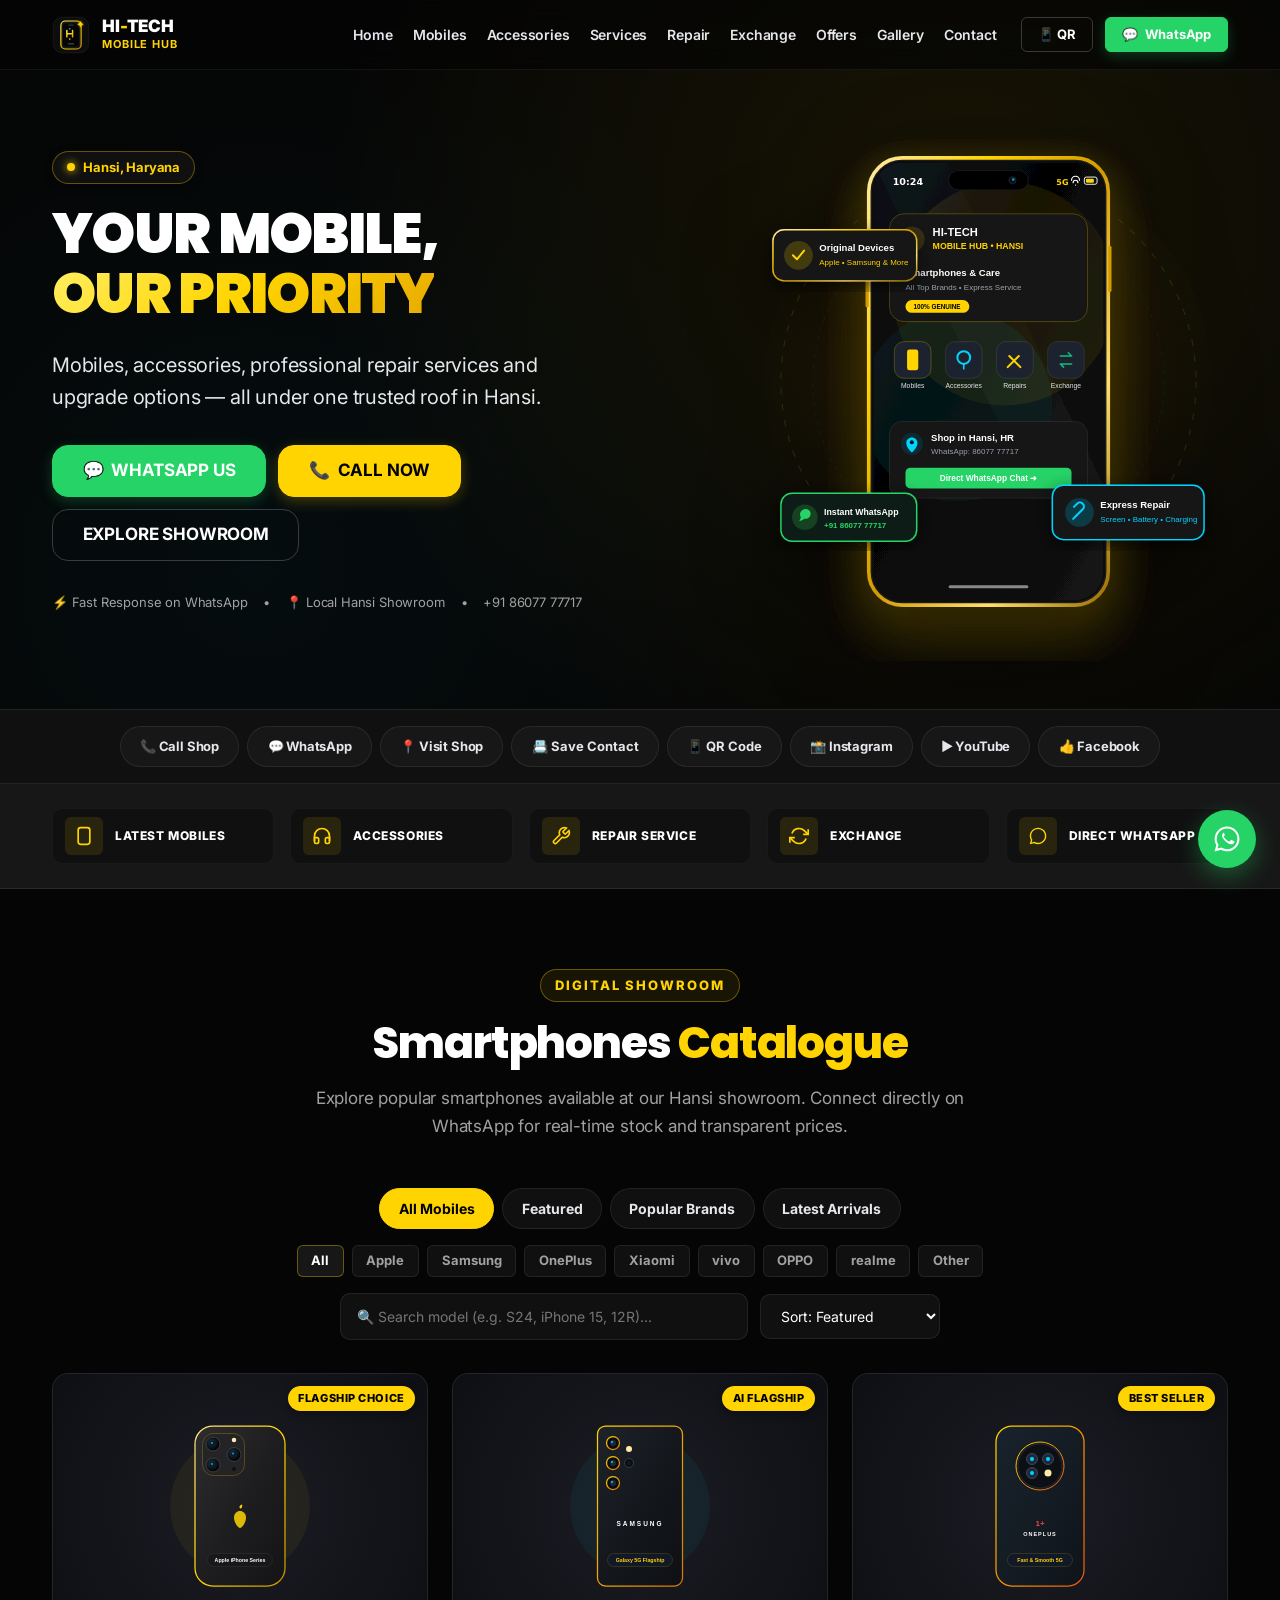
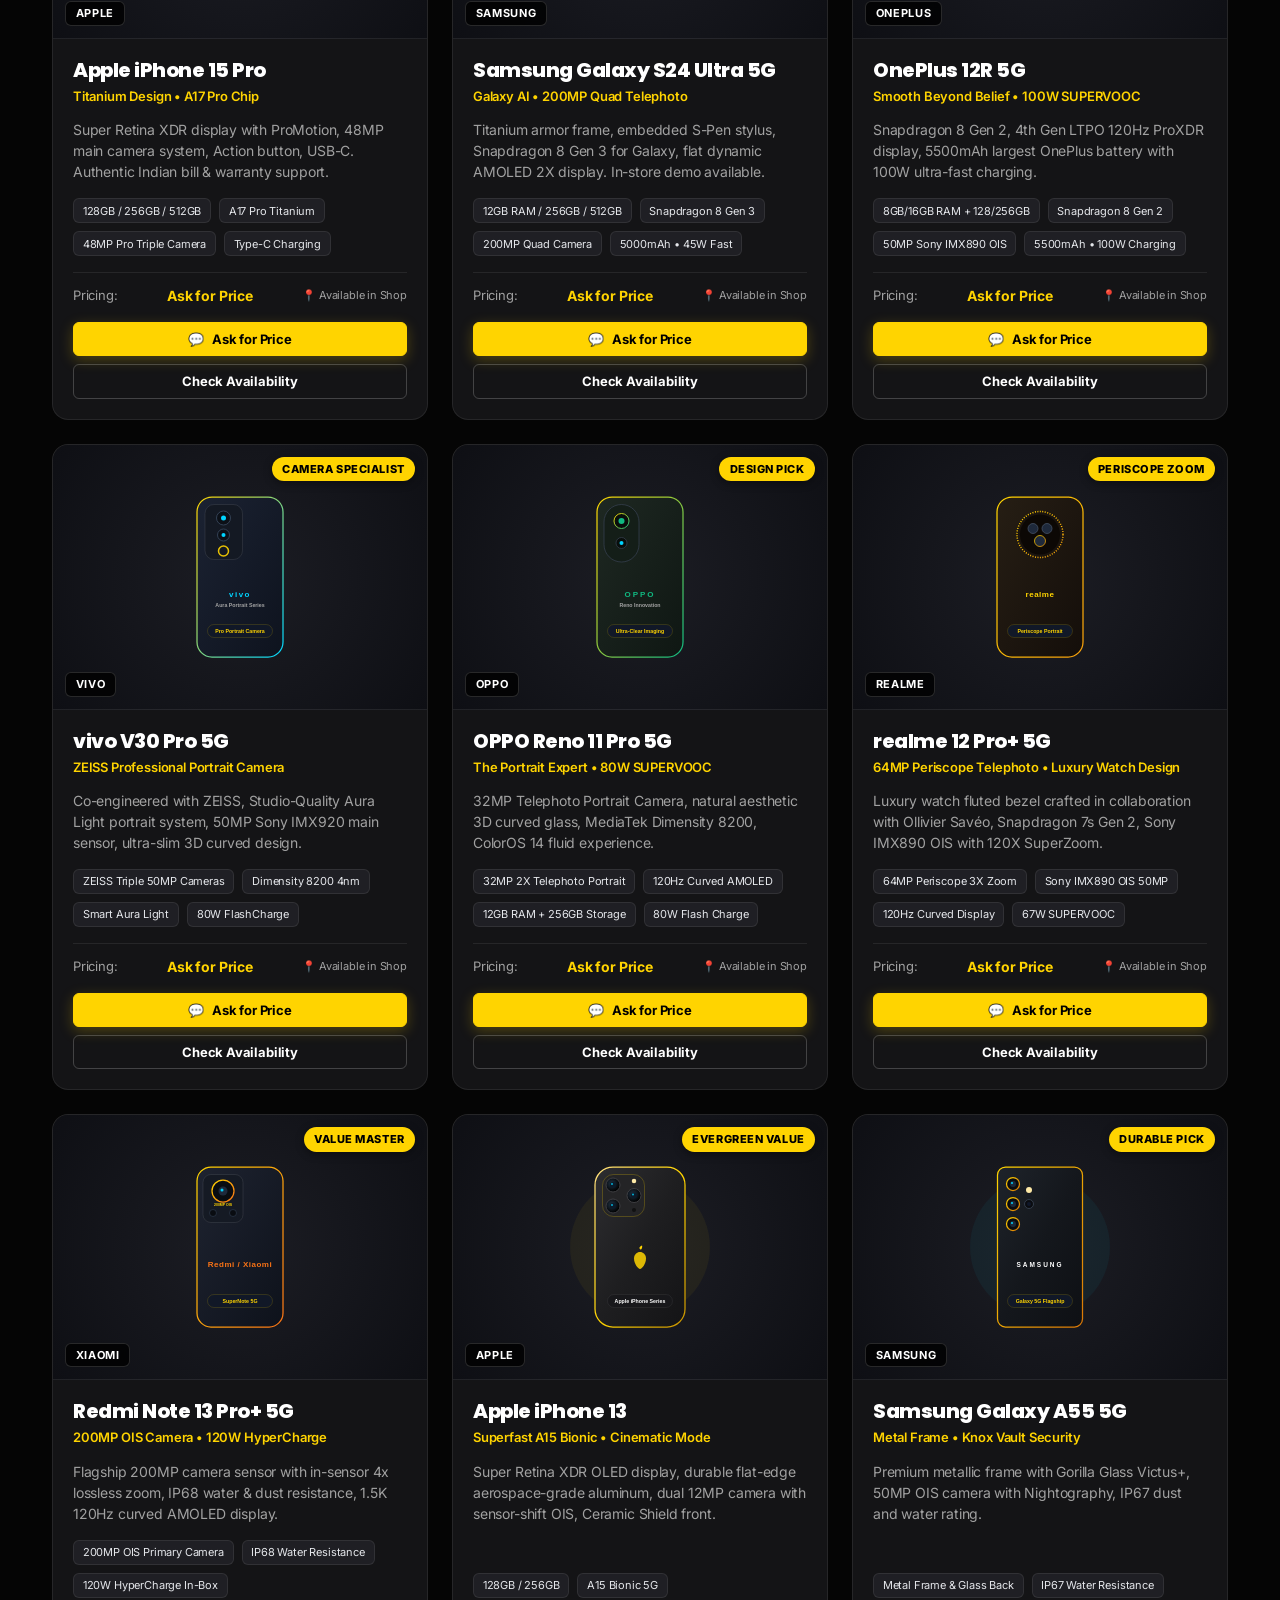
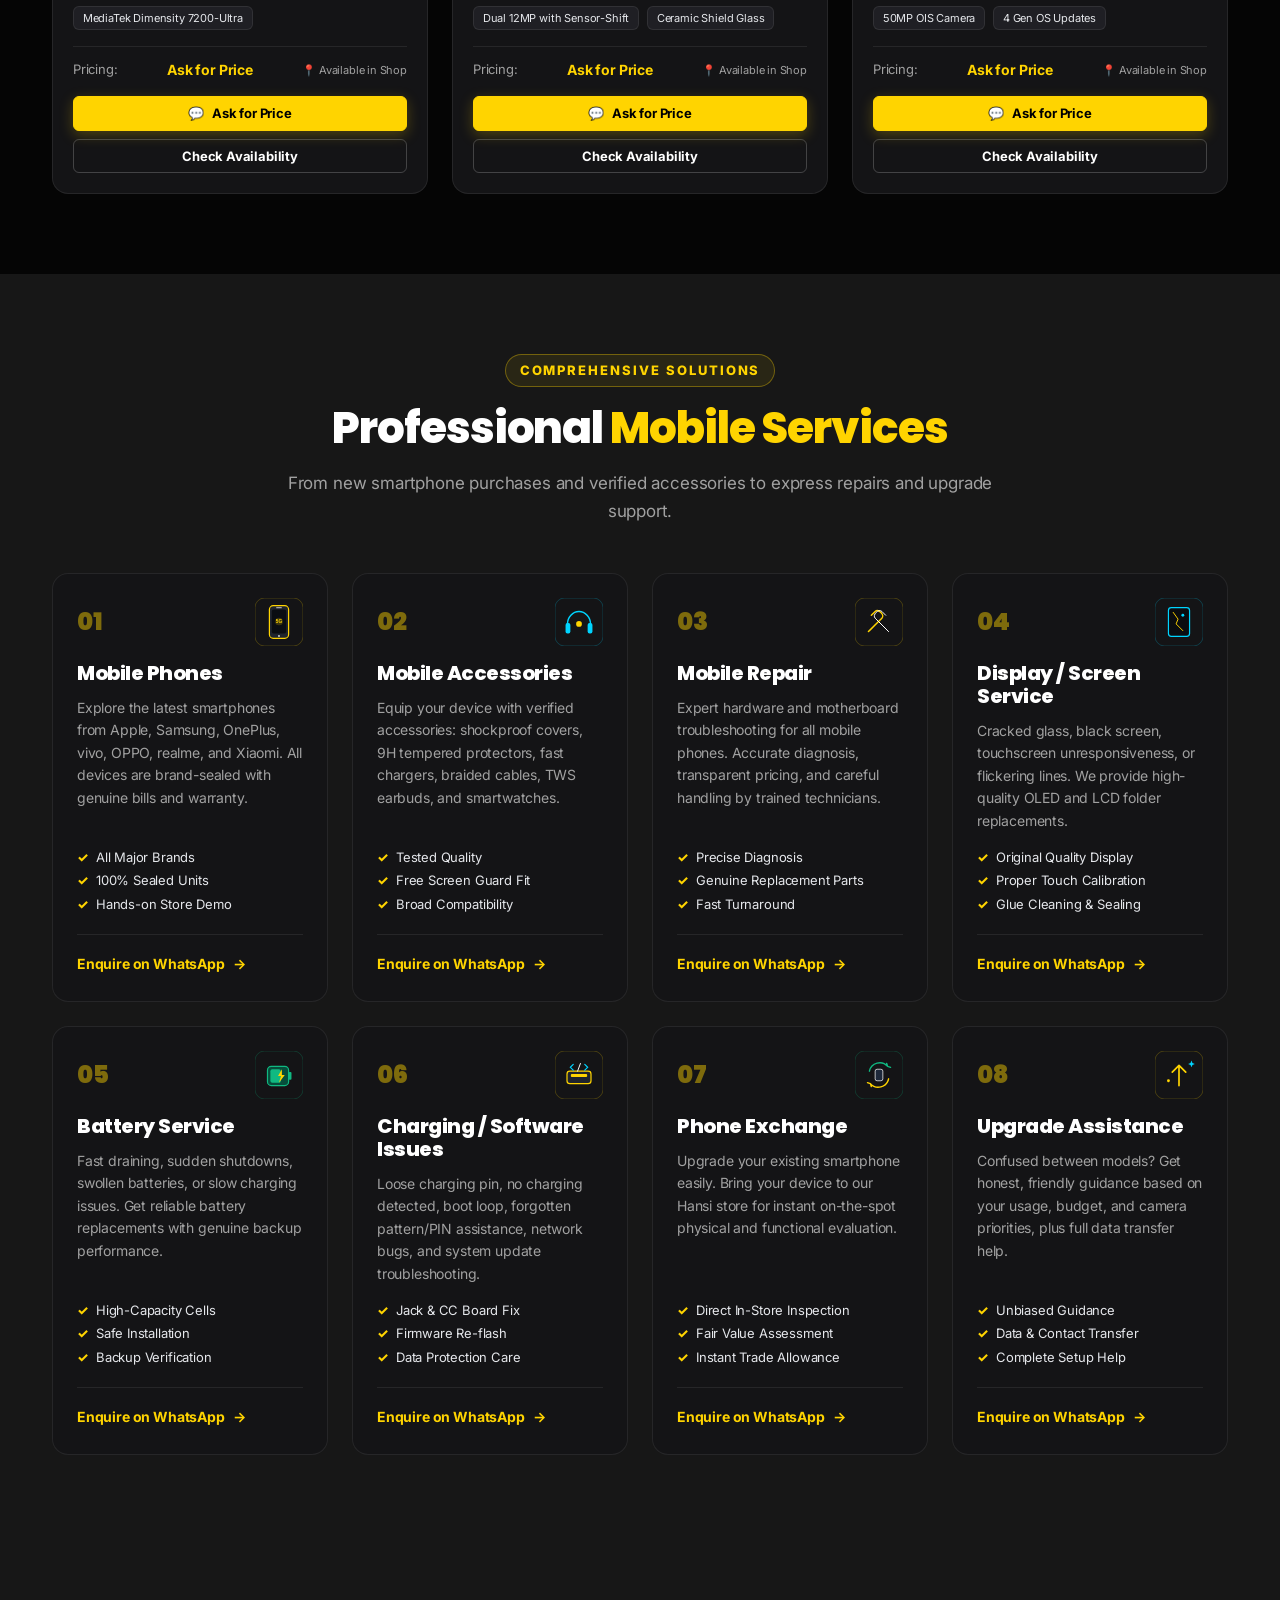
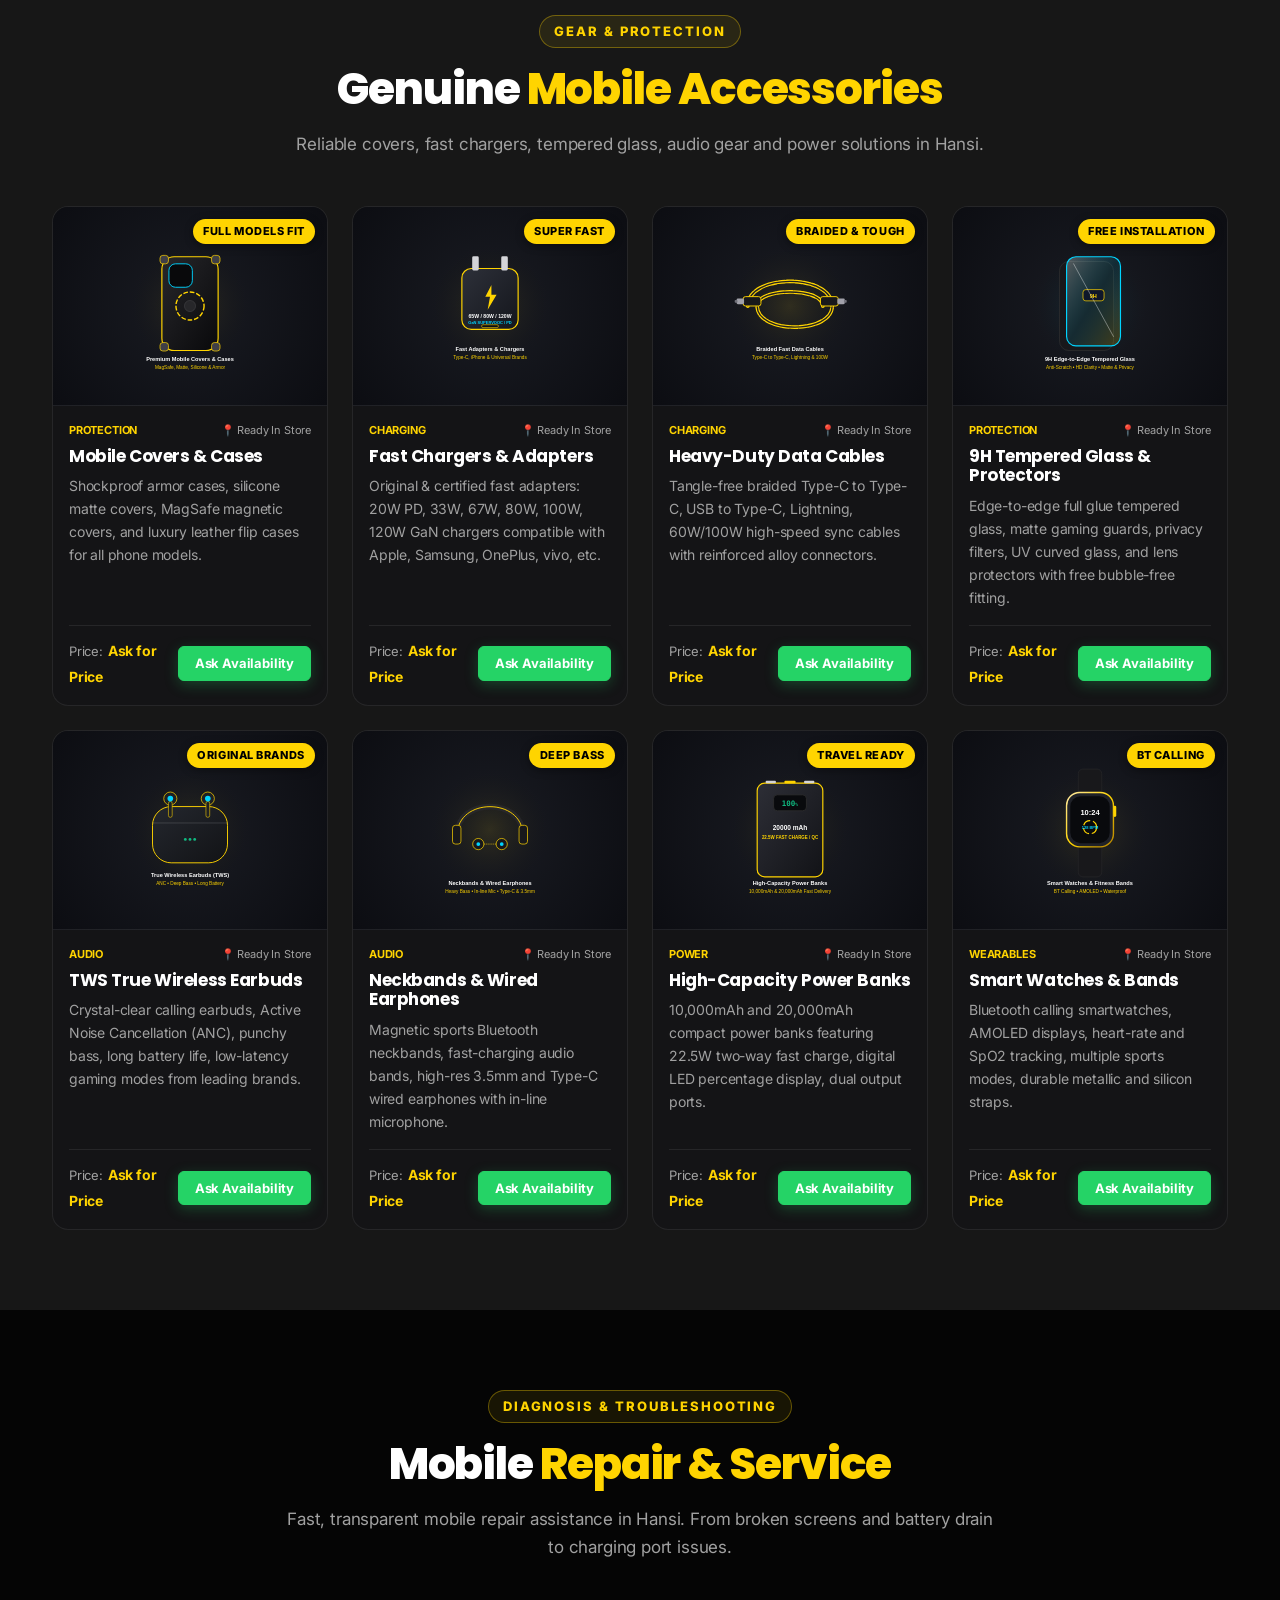
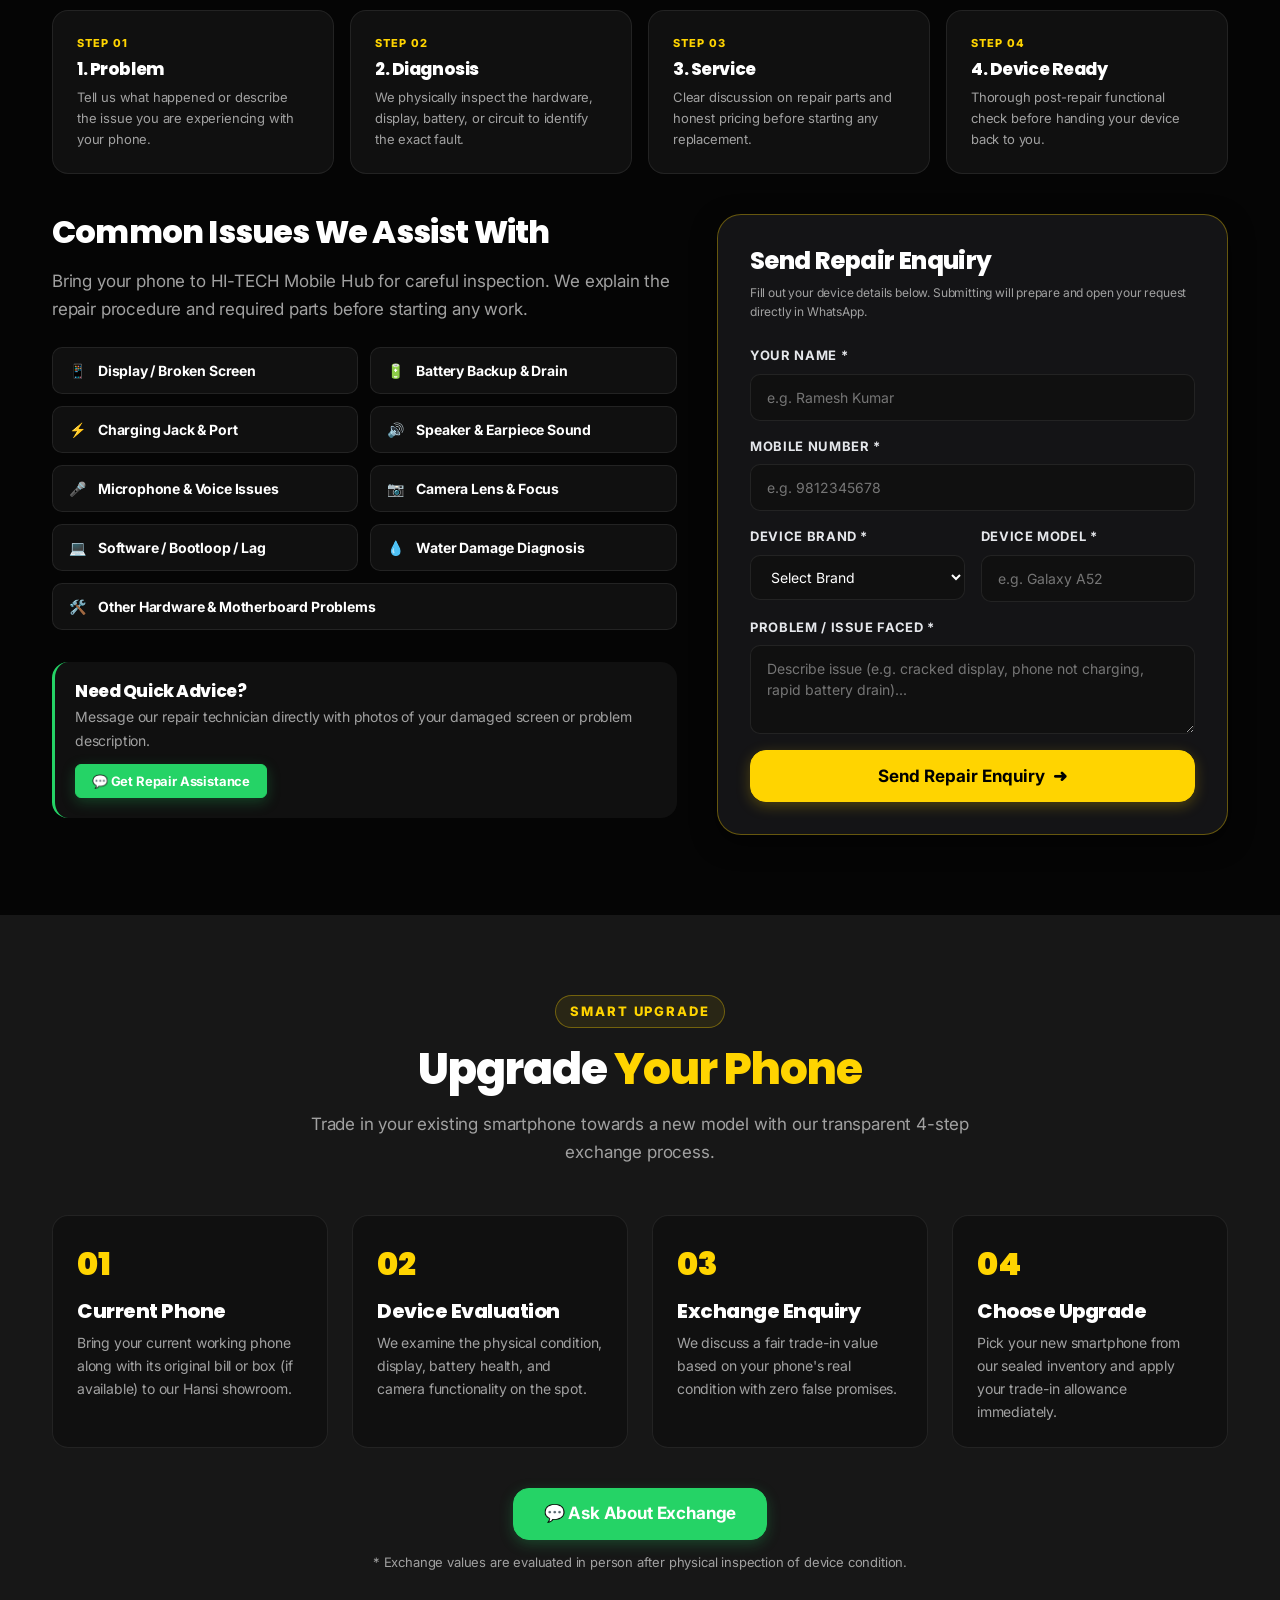
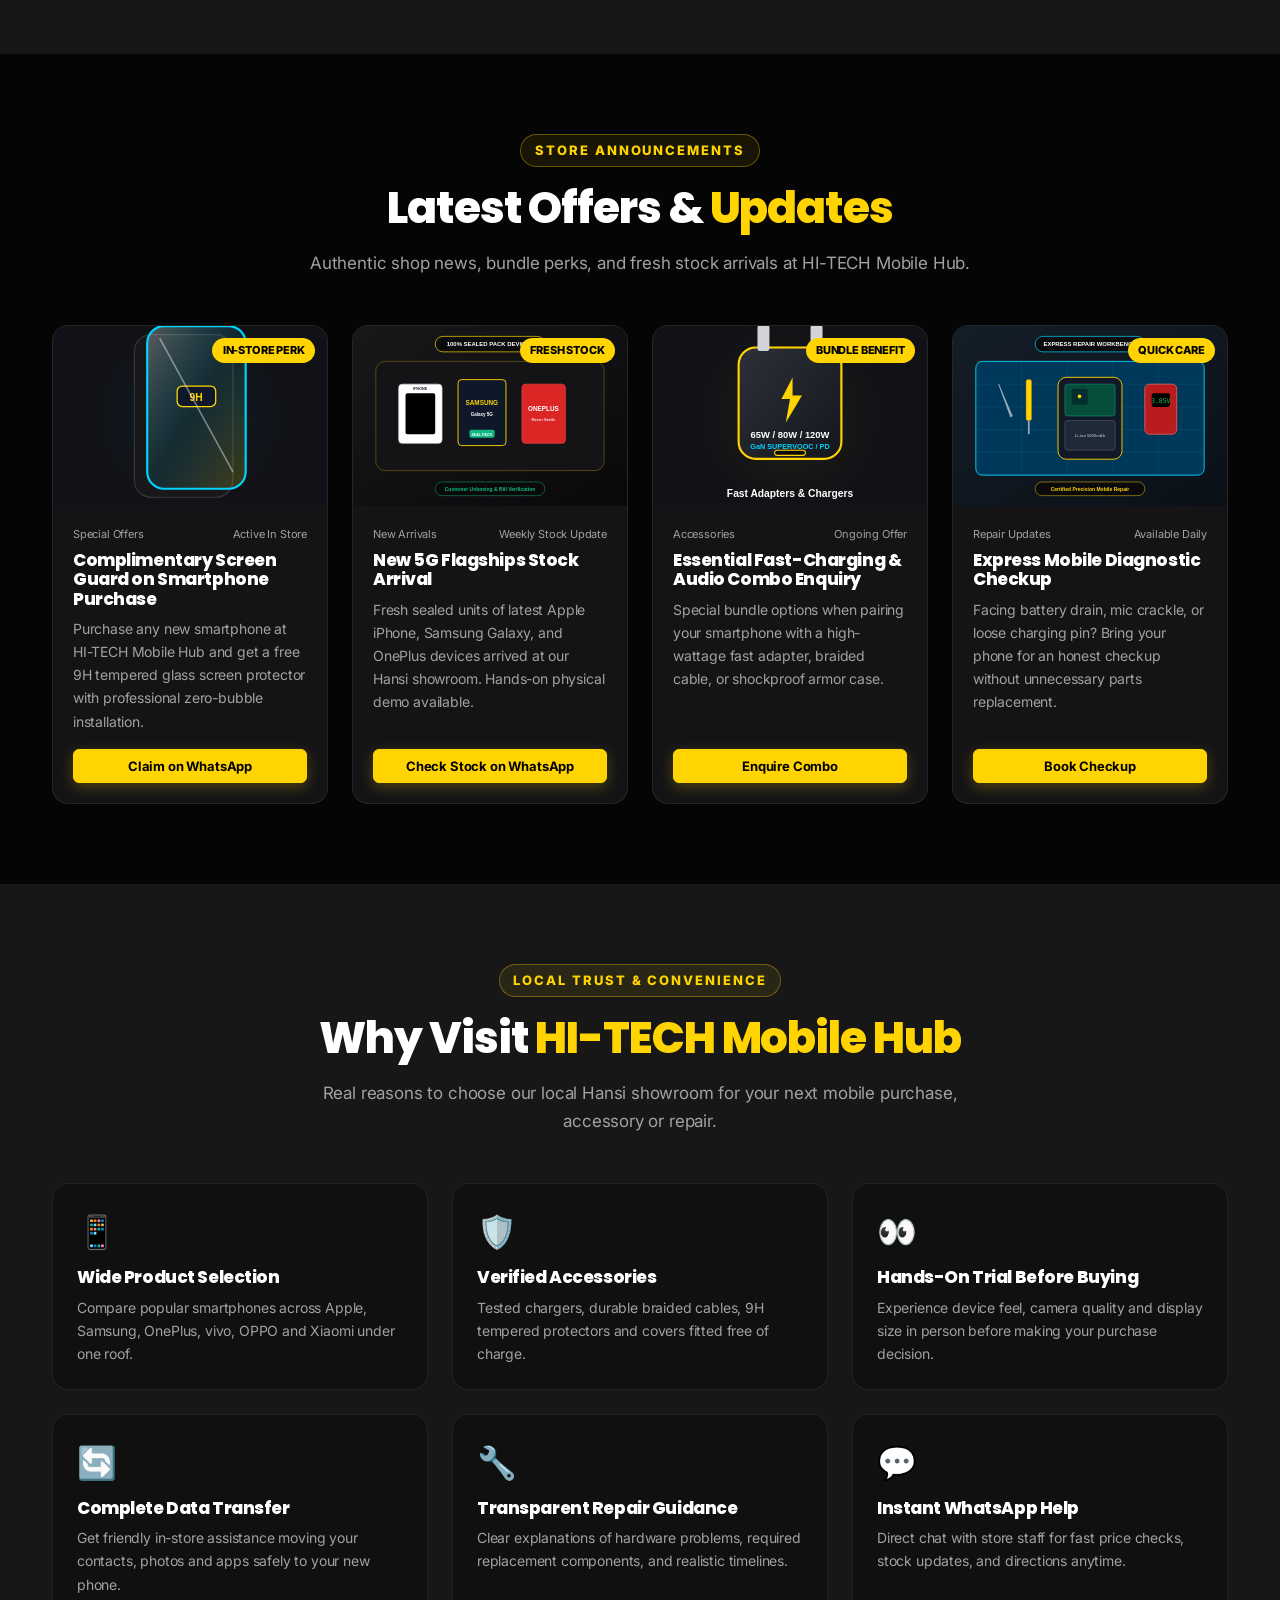
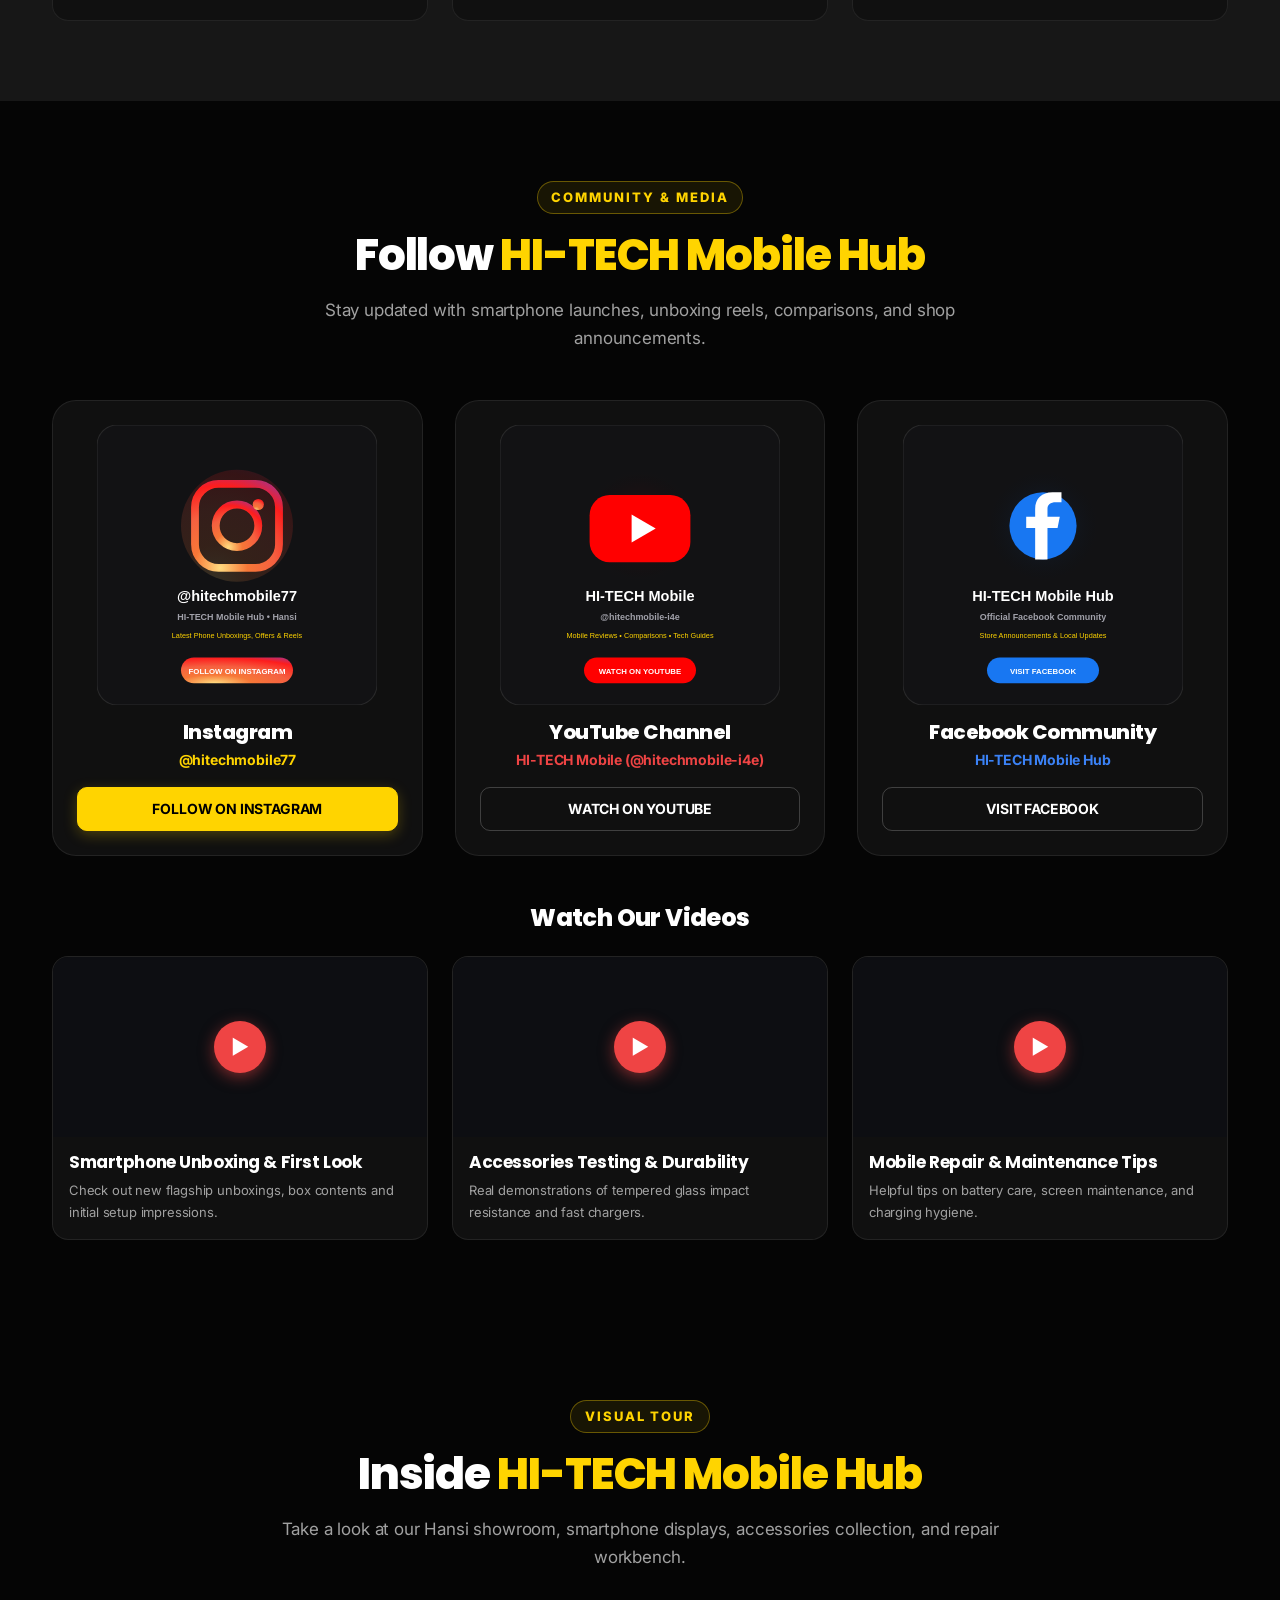
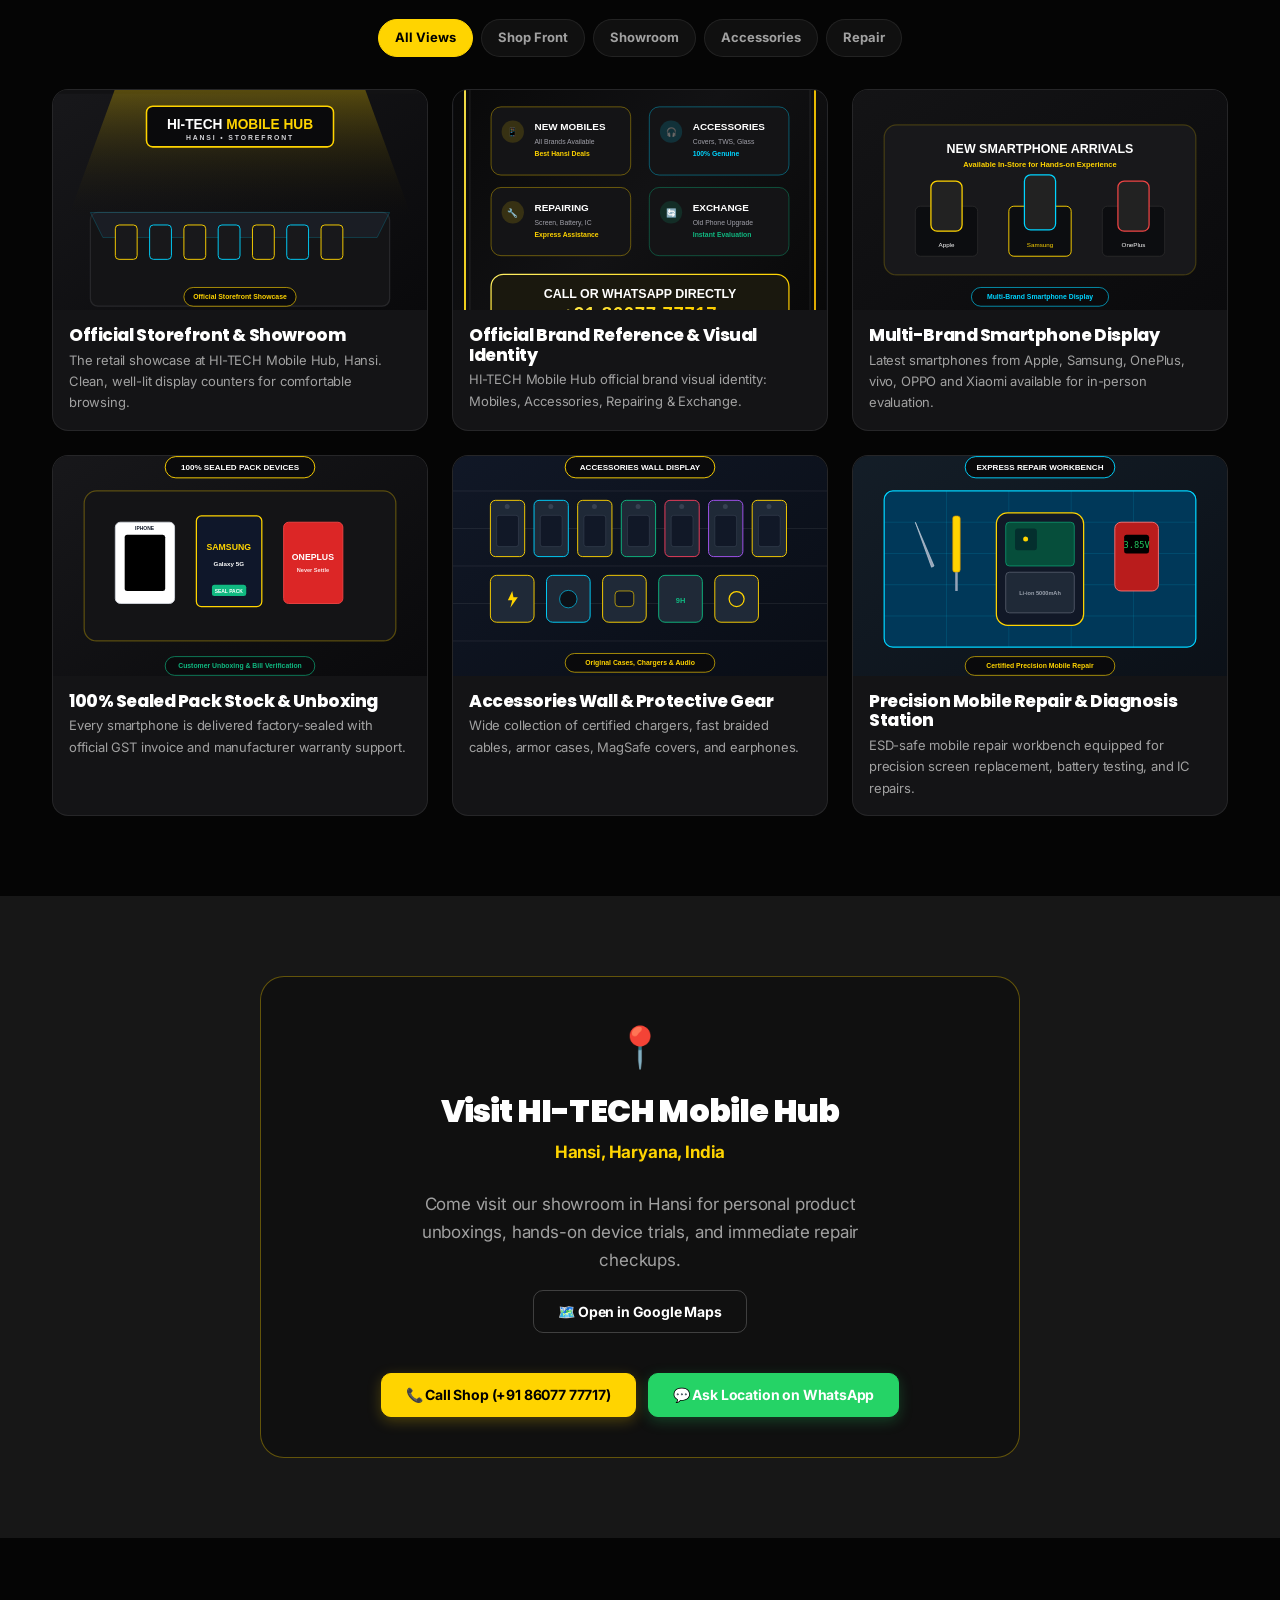
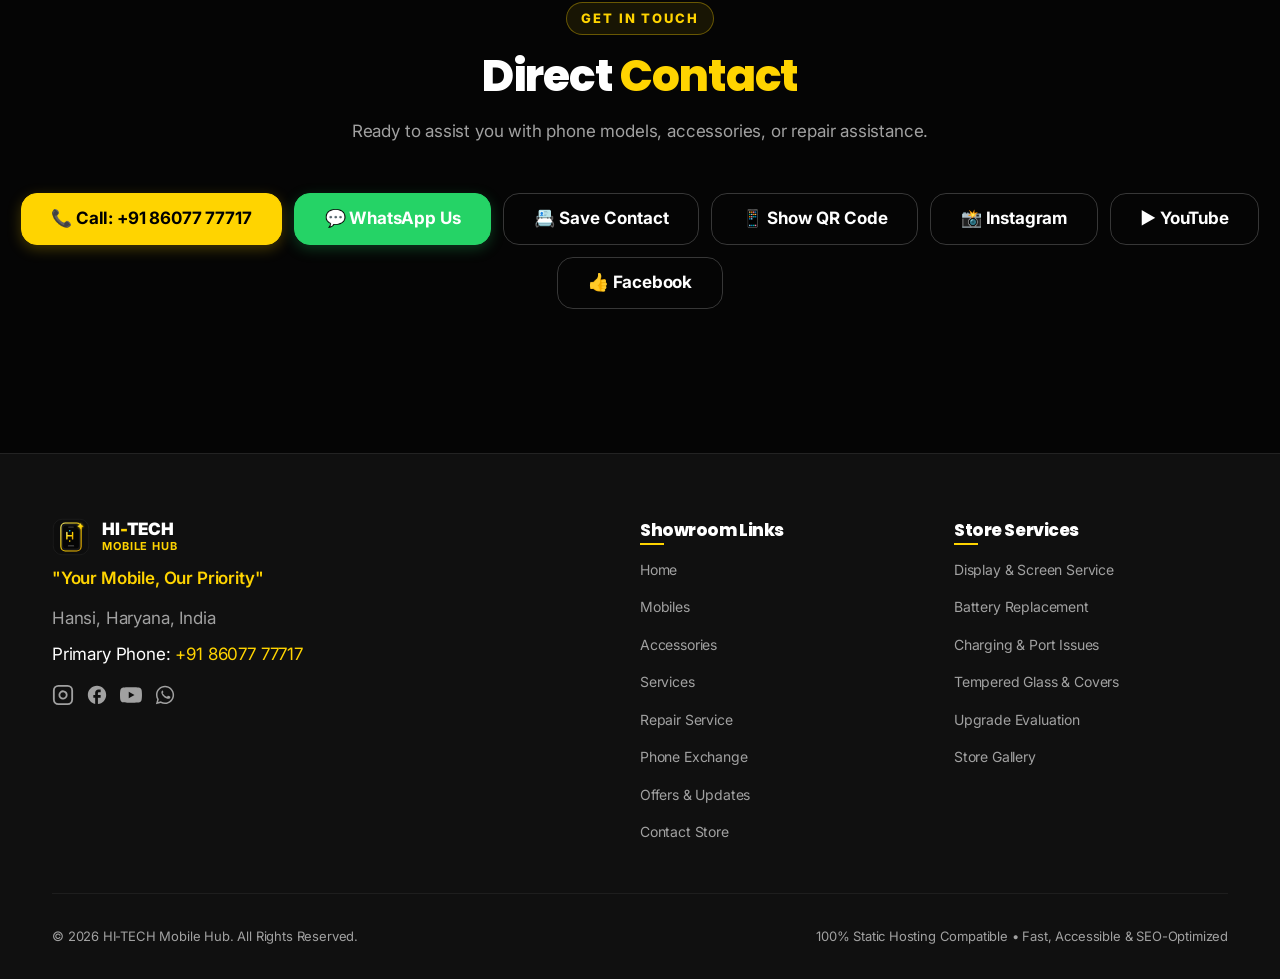
==== commit 64f1a69b: "feat: complete professional upgrade for HI-TECH Mobile Hub" ====
--- a/index.html
+++ b/index.html
@@ -6,31 +6,33 @@
   <meta http-equiv="X-UA-Compatible" content="IE=edge">
 
   <!-- Primary SEO Meta Tags -->
-  <title>HI-TECH Mobile Hub | Mobile Shop, Accessories &amp; Repair in Hansi</title>
-  <meta name="title" content="HI-TECH Mobile Hub | Mobile Shop, Accessories &amp; Repair in Hansi">
-  <meta name="description" content="HI-TECH Mobile Hub in Hansi, Haryana — explore mobile phones, accessories, repair services, exchange options and contact us directly on WhatsApp.">
-  <meta name="keywords" content="mobile shop in Hansi, mobile store in Hansi, mobile repair Hansi, mobile accessories Hansi, smartphones Hansi, phone exchange Hansi, HI-TECH Mobile Hub">
+  <title>HI-TECH Mobile Hub | Mobile Shop, Accessories &amp; Services in Hansi</title>
+  <meta name="title" content="HI-TECH Mobile Hub | Mobile Shop, Accessories &amp; Services in Hansi">
+  <meta name="description" content="HI-TECH Mobile Hub in Hansi, Haryana — explore smartphones, mobile accessories, express repair assistance, exchange options and contact us directly on WhatsApp.">
+  <meta name="keywords" content="mobile shop in Hansi, mobile accessories in Hansi, mobile repair in Hansi, smartphone shop Hansi, phone accessories Hansi, mobile showroom Hansi, phone repair Hansi, mobile store Hansi Haryana, HI-TECH Mobile Hub">
   <meta name="author" content="HI-TECH Mobile Hub">
   <meta name="robots" content="index, follow">
 
-  <!-- Open Graph / Facebook -->
+  <!-- Open Graph / WhatsApp / Facebook Preview -->
   <meta property="og:type" content="website">
-  <meta property="og:title" content="HI-TECH Mobile Hub | Mobile Shop, Accessories &amp; Repair in Hansi">
-  <meta property="og:description" content="HI-TECH Mobile Hub in Hansi, Haryana — explore mobile phones, accessories, repair services, exchange options and contact us directly on WhatsApp.">
+  <meta property="og:title" content="HI-TECH Mobile Hub | Mobile Shop, Accessories &amp; Services in Hansi">
+  <meta property="og:description" content="Explore smartphones, genuine accessories, express repair services, and exchange options at HI-TECH Mobile Hub, Hansi, Haryana. Chat directly on WhatsApp.">
   <meta property="og:image" content="assets/images/social/og-image.svg">
+  <meta property="og:image:width" content="1200">
+  <meta property="og:image:height" content="630">
   <meta property="og:locale" content="en_IN">
 
   <!-- Twitter Card -->
   <meta name="twitter:card" content="summary_large_image">
-  <meta name="twitter:title" content="HI-TECH Mobile Hub | Mobile Shop, Accessories &amp; Repair in Hansi">
-  <meta name="twitter:description" content="HI-TECH Mobile Hub in Hansi, Haryana — explore mobile phones, accessories, repair services, exchange options and contact us directly on WhatsApp.">
+  <meta name="twitter:title" content="HI-TECH Mobile Hub | Mobile Shop, Accessories &amp; Services in Hansi">
+  <meta name="twitter:description" content="Smartphones, accessories, repair services and exchange options in Hansi, Haryana. Direct WhatsApp support.">
   <meta name="twitter:image" content="assets/images/social/og-image.svg">
 
   <!-- Favicon & PWA Icons -->
   <link rel="icon" type="image/svg+xml" href="assets/favicon/favicon.svg">
   <link rel="apple-touch-icon" href="assets/logo/logo-icon.svg">
   <link rel="manifest" href="site.webmanifest">
-  <meta name="theme-color" content="#070709">
+  <meta name="theme-color" content="#050505">
 
   <!-- Preconnect Fonts -->
   <link rel="preconnect" href="https://fonts.googleapis.com">
@@ -47,11 +49,11 @@
   <link rel="stylesheet" href="css/responsive.css">
   <link rel="stylesheet" href="css/animations.css">
 
-  <!-- JSON-LD LocalBusiness Structured Data -->
+  <!-- JSON-LD LocalBusiness & Store Structured Data -->
   <script type="application/ld+json" id="schema-local-business">
   {
     "@context": "https://schema.org",
-    "@type": "LocalBusiness",
+    "@type": ["LocalBusiness", "Store"],
     "name": "HI-TECH Mobile Hub",
     "alternateName": "HI TECH Mobile Hansi",
     "description": "HI-TECH Mobile Hub in Hansi, Haryana — explore mobile phones, accessories, repair services, exchange options and contact us directly on WhatsApp.",
@@ -64,6 +66,7 @@
     },
     "priceRange": "₹₹",
     "currenciesAccepted": "INR",
+    "paymentAccepted": "Cash, UPI, Credit Card, Debit Card",
     "sameAs": [
       "https://www.instagram.com/hitechmobile77/",
       "https://www.facebook.com/share/19Yd49RPZF/?mibextid=wwXIfr",
@@ -94,22 +97,29 @@
           <li><a href="#hero" class="nav-link">Home</a></li>
           <li><a href="#mobiles" class="nav-link">Mobiles</a></li>
           <li><a href="#accessories" class="nav-link">Accessories</a></li>
+          <li><a href="#services" class="nav-link">Services</a></li>
           <li><a href="#repair" class="nav-link">Repair</a></li>
           <li><a href="#exchange" class="nav-link">Exchange</a></li>
           <li><a href="#offers" class="nav-link">Offers</a></li>
-          <li><a href="#about" class="nav-link">About</a></li>
+          <li><a href="#gallery" class="nav-link">Gallery</a></li>
           <li><a href="#contact" class="nav-link">Contact</a></li>
         </ul>
         <div class="header-cta-group">
+          <button type="button" class="btn btn-outline btn-sm btn-open-qr" data-qr-tab="whatsapp" title="Scan QR Code">
+            <span>📱 QR</span>
+          </button>
           <a href="https://wa.me/918607777717" target="_blank" rel="noopener noreferrer" class="btn btn-whatsapp btn-sm cfg-whatsapp-link" title="Chat on WhatsApp">
             <span class="btn-icon">💬</span>
-            <span>WhatsApp Us</span>
+            <span>WhatsApp</span>
           </a>
         </div>
       </nav>
 
-      <!-- Mobile Header Actions (WhatsApp icon & Hamburger) -->
+      <!-- Mobile Header Actions -->
       <div class="mobile-header-actions">
+        <button type="button" class="btn btn-outline btn-sm btn-open-qr" data-qr-tab="whatsapp" aria-label="Open QR code">
+          <span>📱</span>
+        </button>
         <a href="https://wa.me/918607777717" target="_blank" rel="noopener noreferrer" class="btn btn-whatsapp btn-sm cfg-whatsapp-link" aria-label="Quick WhatsApp chat">
           <span>💬</span>
         </a>
@@ -135,21 +145,29 @@
       </div>
       <ul class="mobile-nav-list">
         <li><a href="#hero" class="nav-link">Home</a></li>
-        <li><a href="#mobiles" class="nav-link">Mobiles</a></li>
+        <li><a href="#mobiles" class="nav-link">Smartphones</a></li>
         <li><a href="#accessories" class="nav-link">Accessories</a></li>
+        <li><a href="#services" class="nav-link">Services</a></li>
         <li><a href="#repair" class="nav-link">Repair Service</a></li>
         <li><a href="#exchange" class="nav-link">Phone Exchange</a></li>
-        <li><a href="#offers" class="nav-link">Offers &amp; Updates</a></li>
-        <li><a href="#gallery" class="nav-link">Inside the Shop</a></li>
-        <li><a href="#about" class="nav-link">About Store</a></li>
+        <li><a href="#offers" class="nav-link">Latest Offers</a></li>
+        <li><a href="#why-visit" class="nav-link">Why Visit Us</a></li>
+        <li><a href="#social" class="nav-link">Social Channels</a></li>
+        <li><a href="#gallery" class="nav-link">Store Gallery</a></li>
         <li><a href="#contact" class="nav-link">Contact &amp; Location</a></li>
       </ul>
     </div>
     <div class="mobile-drawer-footer">
+      <button type="button" class="btn btn-outline btn-block btn-save-contact">
+        <span>📇 Save Shop Contact</span>
+      </button>
+      <button type="button" class="btn btn-outline btn-block btn-open-qr" data-qr-tab="whatsapp">
+        <span>📱 Show Shop QR Code</span>
+      </button>
       <a href="https://wa.me/918607777717" target="_blank" rel="noopener noreferrer" class="btn btn-whatsapp btn-block cfg-whatsapp-link">
         <span>💬 WhatsApp Us</span>
       </a>
-      <a href="tel:+918607777717" class="btn btn-outline btn-block cfg-phone-link">
+      <a href="tel:+918607777717" class="btn btn-primary btn-block cfg-phone-link">
         <span>📞 Call +91 86077 77717</span>
       </a>
     </div>
@@ -175,11 +193,11 @@
           </h1>
 
           <p class="hero-subtitle">
-            Mobiles, accessories, professional repair services and upgrade options — all under one trusted roof.
+            Mobiles, accessories, professional repair services and upgrade options — all under one trusted roof in Hansi.
           </p>
 
           <div class="hero-cta-group">
-            <a href="https://wa.me/918607777717?text=Hi%20HI-TECH%20Mobile%20Hub%2C%20I%20want%20to%20enquire%20about%20your%20products%2Fservices." target="_blank" rel="noopener noreferrer" class="btn btn-whatsapp btn-lg cfg-whatsapp-link" title="Chat on WhatsApp">
+            <a href="https://wa.me/918607777717?text=Hello%20HI-TECH%20Mobile%20Hub%2C%20I%20found%20your%20website%20and%20would%20like%20to%20know%20more%20about%20your%20products%2Fservices." target="_blank" rel="noopener noreferrer" class="btn btn-whatsapp btn-lg cfg-whatsapp-link" title="Chat on WhatsApp">
               <span class="btn-icon">💬</span>
               <span>WHATSAPP US</span>
             </a>
@@ -187,23 +205,54 @@
               <span class="btn-icon">📞</span>
               <span>CALL NOW</span>
             </a>
-            <a href="#services" class="btn btn-outline btn-lg" title="Explore services">
-              <span>EXPLORE SERVICES</span>
-            </a>
-          </div>
-
-          <!-- Quick contact strip right under hero CTA -->
-          <div style="display: flex; align-items: center; gap: var(--space-4); font-size: var(--text-xs); color: var(--color-muted);">
+            <a href="#mobiles" class="btn btn-outline btn-lg" title="Explore showroom">
+              <span>EXPLORE SHOWROOM</span>
+            </a>
+          </div>
+
+          <div style="display: flex; align-items: center; gap: var(--space-4); font-size: var(--text-xs); color: var(--color-muted); flex-wrap: wrap;">
             <span>⚡ Fast Response on WhatsApp</span>
             <span>•</span>
-            <span>📍 Store in Hansi</span>
+            <span>📍 Local Hansi Showroom</span>
             <span>•</span>
             <span class="cfg-phone-display">+91 86077 77717</span>
           </div>
         </div>
 
         <div class="hero-visual-wrap animate-on-scroll delay-1">
-          <img src="assets/images/hero/hero-phone.svg" alt="HI-TECH Mobile Hub - Flagship Smartphones &amp; Repair in Hansi" class="hero-phone-graphic" width="600" height="700">
+          <img src="assets/images/hero/hero-phone.svg" alt="HI-TECH Mobile Hub - Smartphones &amp; Repair in Hansi" class="hero-phone-graphic" width="600" height="700">
+        </div>
+      </div>
+    </section>
+
+    <!-- QUICK ACTION BAR (BELOW HERO) -->
+    <section class="quick-actions-bar" aria-label="Quick Actions">
+      <div class="container">
+        <div class="quick-actions-scroll">
+          <a href="tel:+918607777717" class="quick-action-pill cfg-phone-link">
+            <span>📞 Call Shop</span>
+          </a>
+          <a href="https://wa.me/918607777717" target="_blank" rel="noopener noreferrer" class="quick-action-pill cfg-whatsapp-link">
+            <span>💬 WhatsApp</span>
+          </a>
+          <a href="#location" class="quick-action-pill">
+            <span>📍 Visit Shop</span>
+          </a>
+          <button type="button" class="quick-action-pill btn-save-contact">
+            <span>📇 Save Contact</span>
+          </button>
+          <button type="button" class="quick-action-pill btn-open-qr" data-qr-tab="whatsapp">
+            <span>📱 QR Code</span>
+          </button>
+          <a href="https://www.instagram.com/hitechmobile77/" target="_blank" rel="noopener noreferrer" class="quick-action-pill cfg-instagram-link">
+            <span>📸 Instagram</span>
+          </a>
+          <a href="https://www.youtube.com/@hitechmobile-i4e" target="_blank" rel="noopener noreferrer" class="quick-action-pill cfg-youtube-link">
+            <span>▶ YouTube</span>
+          </a>
+          <a href="https://www.facebook.com/share/19Yd49RPZF/?mibextid=wwXIfr" target="_blank" rel="noopener noreferrer" class="quick-action-pill cfg-facebook-link">
+            <span>👍 Facebook</span>
+          </a>
         </div>
       </div>
     </section>
@@ -246,99 +295,23 @@
       </div>
     </section>
 
-    <!-- ABOUT SECTION -->
-    <section id="about" class="about-section" aria-label="About HI-TECH Mobile Hub">
-      <div class="container about-grid">
-        <div class="animate-on-scroll">
-          <div class="section-eyebrow">Local Mobile Destination</div>
-          <h2 class="section-title">About <span class="text-gold">HI-TECH Mobile Hub</span></h2>
-          <p style="font-size: var(--text-base); margin-bottom: var(--space-4);">
-            HI-TECH Mobile Hub is a local mobile-focused business in Hansi offering mobile phones, accessories, repair assistance and exchange/upgrade enquiries.
-          </p>
-          <p style="margin-bottom: var(--space-6);">
-            Whether you want to purchase a brand new sealed smartphone, protect your device with durable covers and tempered glass, get prompt screen or battery replacement, or explore fair phone exchange options, we are here to assist you with honest advice and friendly support.
-          </p>
-          <div style="display: flex; gap: var(--space-4); flex-wrap: wrap;">
-            <a href="https://wa.me/918607777717" target="_blank" rel="noopener noreferrer" class="btn btn-whatsapp cfg-whatsapp-link">
-              <span>💬 Message Shop Owner</span>
-            </a>
-            <a href="tel:+918607777717" class="btn btn-outline cfg-phone-link">
-              <span>📞 +91 86077 77717</span>
-            </a>
-          </div>
-        </div>
-
-        <div class="about-card-box animate-on-scroll delay-1">
-          <h3 style="font-size: var(--text-xl); margin-bottom: var(--space-3); color: var(--color-text);">Why Visit Our Hansi Store</h3>
-          <p>We believe in straightforward, genuine service without hidden terms.</p>
-          <div class="about-features-list">
-            <div class="about-feature-item">
-              <span class="about-feature-check">✓</span>
-              <div>
-                <strong style="color: var(--color-text); display: block; font-size: var(--text-sm);">100% Genuine Devices</strong>
-                <span style="font-size: var(--text-xs); color: var(--color-muted);">Brand sealed boxes with authorized warranty.</span>
-              </div>
-            </div>
-            <div class="about-feature-item">
-              <span class="about-feature-check">✓</span>
-              <div>
-                <strong style="color: var(--color-text); display: block; font-size: var(--text-sm);">Direct WhatsApp Updates</strong>
-                <span style="font-size: var(--text-xs); color: var(--color-muted);">Instant stock checks and price queries.</span>
-              </div>
-            </div>
-            <div class="about-feature-item">
-              <span class="about-feature-check">✓</span>
-              <div>
-                <strong style="color: var(--color-text); display: block; font-size: var(--text-sm);">Express Repair Help</strong>
-                <span style="font-size: var(--text-xs); color: var(--color-muted);">Careful diagnosis and replacement parts.</span>
-              </div>
-            </div>
-            <div class="about-feature-item">
-              <span class="about-feature-check">✓</span>
-              <div>
-                <strong style="color: var(--color-text); display: block; font-size: var(--text-sm);">Upgrade &amp; Exchange</strong>
-                <span style="font-size: var(--text-xs); color: var(--color-muted);">In-person physical evaluation for your old phone.</span>
-              </div>
-            </div>
-          </div>
-        </div>
-      </div>
-    </section>
-
-    <!-- SERVICES SECTION (8 CARDS) -->
-    <section id="services" class="services-section" aria-label="Our Services">
+    <!-- PRODUCT SHOWROOM (MOBILES) -->
+    <section id="mobiles" class="mobiles-section" aria-label="Digital Mobile Showroom">
       <div class="container">
         <div class="section-header animate-on-scroll">
-          <div class="section-eyebrow">Comprehensive Solutions</div>
-          <h2 class="section-title">Professional <span class="text-gold">Mobile Services</span></h2>
+          <div class="section-eyebrow">Digital Showroom</div>
+          <h2 class="section-title">Smartphones <span class="text-gold">Catalogue</span></h2>
           <p class="section-subtitle">
-            From new smartphone purchases and verified accessories to express repairs and upgrade support.
-          </p>
-        </div>
-
-        <div id="servicesGrid" class="services-grid animate-on-scroll delay-1">
-          <!-- Dynamically populated by ProductsRenderer.renderServices() -->
-        </div>
-      </div>
-    </section>
-
-    <!-- MOBILES PRODUCT SHOWCASE -->
-    <section id="mobiles" class="mobiles-section" aria-label="Mobile Phones Catalogue">
-      <div class="container">
-        <div class="section-header animate-on-scroll">
-          <div class="section-eyebrow">Smartphone Catalogue</div>
-          <h2 class="section-title">Explore <span class="text-gold">Mobile Phones</span></h2>
-          <p class="section-subtitle">
-            Browse top smartphone brands available in Hansi. Connect directly on WhatsApp for real-time stock and transparent pricing.
-          </p>
-        </div>
-
-        <!-- Filter & Search Controls -->
+            Explore popular smartphones available at our Hansi showroom. Connect directly on WhatsApp for real-time stock and transparent prices.
+          </p>
+        </div>
+
+        <!-- Filter, Sorter & Search Controls -->
         <div class="catalog-controls animate-on-scroll">
           <!-- Category Tabs -->
           <div class="category-tabs-wrap" role="tablist" aria-label="Filter Mobiles by Category">
             <button class="category-tab-btn active" data-category="all" role="tab" aria-selected="true">All Mobiles</button>
-            <button class="category-tab-btn" data-category="featured" role="tab" aria-selected="false">Featured Mobiles</button>
+            <button class="category-tab-btn" data-category="featured" role="tab" aria-selected="false">Featured</button>
             <button class="category-tab-btn" data-category="popular" role="tab" aria-selected="false">Popular Brands</button>
             <button class="category-tab-btn" data-category="latest" role="tab" aria-selected="false">Latest Arrivals</button>
           </div>
@@ -356,9 +329,19 @@
             <button class="brand-filter-btn" data-brand="Other" aria-pressed="false">Other</button>
           </div>
 
-          <!-- Search Input -->
-          <div class="search-bar-wrap">
-            <input type="text" id="phoneSearchInput" class="form-input" placeholder="🔍 Search model (e.g. S24, iPhone, 12R)..." aria-label="Search mobile models">
+          <!-- Search & Sort Bar -->
+          <div class="search-and-sort-wrap">
+            <div class="search-bar-wrap">
+              <input type="text" id="phoneSearchInput" class="form-input" placeholder="🔍 Search model (e.g. S24, iPhone 15, 12R)..." aria-label="Search mobile models">
+            </div>
+            <div class="sort-select-wrap">
+              <select id="phoneSortSelect" class="form-select" aria-label="Sort mobiles">
+                <option value="default">Sort: Featured</option>
+                <option value="name-asc">Name (A to Z)</option>
+                <option value="name-desc">Name (Z to A)</option>
+                <option value="brand-asc">Brand (A to Z)</option>
+              </select>
+            </div>
           </div>
         </div>
 
@@ -369,8 +352,25 @@
       </div>
     </section>
 
+    <!-- SERVICES SECTION (8 CARDS) -->
+    <section id="services" class="services-section" aria-label="Our Services">
+      <div class="container">
+        <div class="section-header animate-on-scroll">
+          <div class="section-eyebrow">Comprehensive Solutions</div>
+          <h2 class="section-title">Professional <span class="text-gold">Mobile Services</span></h2>
+          <p class="section-subtitle">
+            From new smartphone purchases and verified accessories to express repairs and upgrade support.
+          </p>
+        </div>
+
+        <div id="servicesGrid" class="services-grid animate-on-scroll delay-1">
+          <!-- Populated by ProductsRenderer.renderServices() -->
+        </div>
+      </div>
+    </section>
+
     <!-- ACCESSORIES SECTION -->
-    <section id="accessories" class="accessories-section" aria-label="Mobile Accessories">
+    <section id="accessories" class="accessories-section" aria-label="Mobile Accessories Showcase">
       <div class="container">
         <div class="section-header animate-on-scroll">
           <div class="section-eyebrow">Gear &amp; Protection</div>
@@ -390,11 +390,35 @@
     <section id="repair" class="repair-section" aria-label="Mobile Repair &amp; Service">
       <div class="container">
         <div class="section-header animate-on-scroll">
-          <div class="section-eyebrow">Service &amp; Troubleshooting</div>
+          <div class="section-eyebrow">Diagnosis &amp; Troubleshooting</div>
           <h2 class="section-title">Mobile <span class="text-gold">Repair &amp; Service</span></h2>
           <p class="section-subtitle">
             Fast, transparent mobile repair assistance in Hansi. From broken screens and battery drain to charging port issues.
           </p>
+        </div>
+
+        <!-- Visual 4-Step Process: PROBLEM → DIAGNOSIS → SERVICE → DEVICE READY -->
+        <div class="repair-flow-grid animate-on-scroll">
+          <div class="repair-flow-step">
+            <span class="repair-flow-badge">Step 01</span>
+            <h3 class="repair-flow-title">1. Problem</h3>
+            <p class="repair-flow-desc">Tell us what happened or describe the issue you are experiencing with your phone.</p>
+          </div>
+          <div class="repair-flow-step">
+            <span class="repair-flow-badge">Step 02</span>
+            <h3 class="repair-flow-title">2. Diagnosis</h3>
+            <p class="repair-flow-desc">We physically inspect the hardware, display, battery, or circuit to identify the exact fault.</p>
+          </div>
+          <div class="repair-flow-step">
+            <span class="repair-flow-badge">Step 03</span>
+            <h3 class="repair-flow-title">3. Service</h3>
+            <p class="repair-flow-desc">Clear discussion on repair parts and honest pricing before starting any replacement.</p>
+          </div>
+          <div class="repair-flow-step">
+            <span class="repair-flow-badge">Step 04</span>
+            <h3 class="repair-flow-title">4. Device Ready</h3>
+            <p class="repair-flow-desc">Thorough post-repair functional check before handing your device back to you.</p>
+          </div>
         </div>
 
         <div class="repair-grid">
@@ -420,7 +444,7 @@
             <div style="margin-top: var(--space-8); padding: var(--space-5); background: var(--color-surface); border-radius: var(--radius-md); border-left: 3px solid var(--color-whatsapp);">
               <h4 style="font-size: var(--text-base); color: var(--color-text); margin-bottom: var(--space-1);">Need Quick Advice?</h4>
               <p style="font-size: var(--text-sm); margin-bottom: var(--space-3);">Message our repair technician directly with photos of your damaged screen or problem description.</p>
-              <a href="https://wa.me/918607777717?text=Hi%20HI-TECH%20Mobile%20Hub%2C%20I%20need%20help%20with%20mobile%20repair." target="_blank" rel="noopener noreferrer" class="btn btn-whatsapp btn-sm cfg-whatsapp-link">
+              <a href="https://wa.me/918607777717?text=Hello%20HI-TECH%20Mobile%20Hub%2C%20I%20need%20help%20with%20mobile%20repair%2Fservice." target="_blank" rel="noopener noreferrer" class="btn btn-whatsapp btn-sm cfg-whatsapp-link">
                 <span>💬 Get Repair Assistance</span>
               </a>
             </div>
@@ -495,15 +519,15 @@
           <div class="section-eyebrow">Smart Upgrade</div>
           <h2 class="section-title">Upgrade <span class="text-gold">Your Phone</span></h2>
           <p class="section-subtitle">
-            Trade in your existing smartphone towards a new model with our simple, transparent 4-step exchange process.
+            Trade in your existing smartphone towards a new model with our transparent 4-step exchange process.
           </p>
         </div>
 
         <div class="exchange-steps-grid animate-on-scroll">
           <div class="exchange-step-card">
             <span class="exchange-step-num">01</span>
-            <h3 class="exchange-step-title">Bring Your Device</h3>
-            <p class="exchange-step-desc">Bring your current working phone along with its original bill or box (if available) to our Hansi store.</p>
+            <h3 class="exchange-step-title">Current Phone</h3>
+            <p class="exchange-step-desc">Bring your current working phone along with its original bill or box (if available) to our Hansi showroom.</p>
           </div>
 
           <div class="exchange-step-card">
@@ -514,19 +538,19 @@
 
           <div class="exchange-step-card">
             <span class="exchange-step-num">03</span>
-            <h3 class="exchange-step-title">Exchange Discussion</h3>
-            <p class="exchange-step-desc">We agree on a transparent trade-in value based on your phone's real condition with zero false promises.</p>
+            <h3 class="exchange-step-title">Exchange Enquiry</h3>
+            <p class="exchange-step-desc">We discuss a fair trade-in value based on your phone's real condition with zero false promises.</p>
           </div>
 
           <div class="exchange-step-card">
             <span class="exchange-step-num">04</span>
-            <h3 class="exchange-step-title">Choose Your Upgrade</h3>
-            <p class="exchange-step-desc">Pick your new smartphone from our sealed inventory and apply your trade-in credit instantly.</p>
+            <h3 class="exchange-step-title">Choose Upgrade</h3>
+            <p class="exchange-step-desc">Pick your new smartphone from our sealed inventory and apply your trade-in allowance immediately.</p>
           </div>
         </div>
 
         <div class="exchange-cta-wrap animate-on-scroll delay-1">
-          <a href="https://wa.me/918607777717?text=Hi%20HI-TECH%20Mobile%20Hub%2C%20I%20want%20to%20enquire%20about%20exchanging%20my%20phone." target="_blank" rel="noopener noreferrer" class="btn btn-whatsapp btn-lg cfg-whatsapp-link">
+          <a href="https://wa.me/918607777717?text=Hello%20HI-TECH%20Mobile%20Hub%2C%20I%20want%20to%20know%20about%20phone%20exchange%2Fupgrade%20options." target="_blank" rel="noopener noreferrer" class="btn btn-whatsapp btn-lg cfg-whatsapp-link">
             <span>💬 Ask About Exchange</span>
           </a>
           <p style="font-size: var(--text-xs); color: var(--color-muted); margin-top: var(--space-3);">
@@ -553,14 +577,65 @@
       </div>
     </section>
 
-    <!-- SOCIAL MEDIA SHOWCASE SECTION -->
+    <!-- WHY VISIT HI-TECH MOBILE HUB (TRUST SECTION) -->
+    <section id="why-visit" class="why-visit-section" aria-label="Why Visit HI-TECH Mobile Hub">
+      <div class="container">
+        <div class="section-header animate-on-scroll">
+          <div class="section-eyebrow">Local Trust &amp; Convenience</div>
+          <h2 class="section-title">Why Visit <span class="text-gold">HI-TECH Mobile Hub</span></h2>
+          <p class="section-subtitle">
+            Real reasons to choose our local Hansi showroom for your next mobile purchase, accessory or repair.
+          </p>
+        </div>
+
+        <div class="why-visit-grid animate-on-scroll">
+          <div class="why-visit-card">
+            <span class="why-visit-icon">📱</span>
+            <h3>Wide Product Selection</h3>
+            <p>Compare popular smartphones across Apple, Samsung, OnePlus, vivo, OPPO and Xiaomi under one roof.</p>
+          </div>
+
+          <div class="why-visit-card">
+            <span class="why-visit-icon">🛡️</span>
+            <h3>Verified Accessories</h3>
+            <p>Tested chargers, durable braided cables, 9H tempered protectors and covers fitted free of charge.</p>
+          </div>
+
+          <div class="why-visit-card">
+            <span class="why-visit-icon">👀</span>
+            <h3>Hands-On Trial Before Buying</h3>
+            <p>Experience device feel, camera quality and display size in person before making your purchase decision.</p>
+          </div>
+
+          <div class="why-visit-card">
+            <span class="why-visit-icon">🔄</span>
+            <h3>Complete Data Transfer</h3>
+            <p>Get friendly in-store assistance moving your contacts, photos and apps safely to your new phone.</p>
+          </div>
+
+          <div class="why-visit-card">
+            <span class="why-visit-icon">🔧</span>
+            <h3>Transparent Repair Guidance</h3>
+            <p>Clear explanations of hardware problems, required replacement components, and realistic timelines.</p>
+          </div>
+
+          <div class="why-visit-card">
+            <span class="why-visit-icon">💬</span>
+            <h3>Instant WhatsApp Help</h3>
+            <p>Direct chat with store staff for fast price checks, stock updates, and directions anytime.</p>
+          </div>
+        </div>
+      </div>
+    </section>
+
+    <!-- SOCIAL MEDIA HUB SECTION -->
     <section id="social" class="social-section" aria-label="Social Media Channels">
       <div class="container">
         <div class="section-header animate-on-scroll">
-          <div class="section-eyebrow">Connect With Us</div>
-          <h2 class="section-title">Follow Us On <span class="text-gold">Social Media</span></h2>
+          <div class="section-eyebrow">Community &amp; Media</div>
+          <h2 class="section-title">Follow <span class="text-gold">HI-TECH Mobile Hub</span></h2>
           <p class="section-subtitle">
-            Stay updated with smartphone launches, hands-on unboxings, reels, and shop updates.
+            Stay updated with smartphone launches, unboxing reels, comparisons, and shop announcements.
           </p>
         </div>
 
@@ -568,7 +643,7 @@
           <!-- Instagram Card -->
           <article class="social-preview-card">
             <img src="assets/images/social/instagram-card.svg" alt="HI-TECH Mobile Hub on Instagram @hitechmobile77" class="social-card-img" loading="lazy">
-            <h3 style="font-size: var(--text-lg); margin-bottom: var(--space-1);">Follow Us on Instagram</h3>
+            <h3 style="font-size: var(--text-lg); margin-bottom: var(--space-1);">Instagram</h3>
             <p style="font-size: var(--text-sm); color: var(--color-primary); font-weight: 700; margin-bottom: var(--space-4);">@hitechmobile77</p>
             <a href="https://www.instagram.com/hitechmobile77/" target="_blank" rel="noopener noreferrer" class="btn btn-primary btn-block cfg-instagram-link">
               <span>FOLLOW ON INSTAGRAM</span>
@@ -578,7 +653,7 @@
           <!-- YouTube Card -->
           <article class="social-preview-card">
             <img src="assets/images/social/youtube-card.svg" alt="HI-TECH Mobile Hub YouTube Channel" class="social-card-img" loading="lazy">
-            <h3 style="font-size: var(--text-lg); margin-bottom: var(--space-1);">Watch Us on YouTube</h3>
+            <h3 style="font-size: var(--text-lg); margin-bottom: var(--space-1);">YouTube Channel</h3>
             <p style="font-size: var(--text-sm); color: #EF4444; font-weight: 700; margin-bottom: var(--space-4);">HI-TECH Mobile (@hitechmobile-i4e)</p>
             <a href="https://www.youtube.com/@hitechmobile-i4e" target="_blank" rel="noopener noreferrer" class="btn btn-outline btn-block cfg-youtube-link">
               <span>WATCH ON YOUTUBE</span>
@@ -588,12 +663,48 @@
           <!-- Facebook Card -->
           <article class="social-preview-card">
             <img src="assets/images/social/facebook-card.svg" alt="HI-TECH Mobile Hub on Facebook" class="social-card-img" loading="lazy">
-            <h3 style="font-size: var(--text-lg); margin-bottom: var(--space-1);">Official Facebook Page</h3>
+            <h3 style="font-size: var(--text-lg); margin-bottom: var(--space-1);">Facebook Community</h3>
             <p style="font-size: var(--text-sm); color: #3B82F6; font-weight: 700; margin-bottom: var(--space-4);">HI-TECH Mobile Hub</p>
             <a href="https://www.facebook.com/share/19Yd49RPZF/?mibextid=wwXIfr" target="_blank" rel="noopener noreferrer" class="btn btn-outline btn-block cfg-facebook-link">
               <span>VISIT FACEBOOK</span>
             </a>
           </article>
+        </div>
+
+        <!-- YouTube Video Spotlight Cards -->
+        <div style="margin-top: var(--space-10);" class="animate-on-scroll">
+          <h3 style="text-align: center; font-size: var(--text-xl); margin-bottom: var(--space-6);">Watch Our Videos</h3>
+          <div class="youtube-videos-grid">
+            <a href="https://www.youtube.com/@hitechmobile-i4e" target="_blank" rel="noopener noreferrer" class="video-card">
+              <div class="video-thumb-wrap">
+                <span class="video-play-btn" aria-hidden="true">▶</span>
+              </div>
+              <div class="video-card-body">
+                <h4 class="video-card-title">Smartphone Unboxing &amp; First Look</h4>
+                <p class="video-card-desc">Check out new flagship unboxings, box contents and initial setup impressions.</p>
+              </div>
+            </a>
+
+            <a href="https://www.youtube.com/@hitechmobile-i4e" target="_blank" rel="noopener noreferrer" class="video-card">
+              <div class="video-thumb-wrap">
+                <span class="video-play-btn" aria-hidden="true">▶</span>
+              </div>
+              <div class="video-card-body">
+                <h4 class="video-card-title">Accessories Testing &amp; Durability</h4>
+                <p class="video-card-desc">Real demonstrations of tempered glass impact resistance and fast chargers.</p>
+              </div>
+            </a>
+
+            <a href="https://www.youtube.com/@hitechmobile-i4e" target="_blank" rel="noopener noreferrer" class="video-card">
+              <div class="video-thumb-wrap">
+                <span class="video-play-btn" aria-hidden="true">▶</span>
+              </div>
+              <div class="video-card-body">
+                <h4 class="video-card-title">Mobile Repair &amp; Maintenance Tips</h4>
+                <p class="video-card-desc">Helpful tips on battery care, screen maintenance, and charging hygiene.</p>
+              </div>
+            </a>
+          </div>
         </div>
       </div>
     </section>
@@ -605,15 +716,15 @@
           <div class="section-eyebrow">Visual Tour</div>
           <h2 class="section-title">Inside <span class="text-gold">HI-TECH Mobile Hub</span></h2>
           <p class="section-subtitle">
-            Take a look at our Hansi retail shop, smartphone displays, accessories collection, and repair workbench.
+            Take a look at our Hansi showroom, smartphone displays, accessories collection, and repair workbench.
           </p>
         </div>
 
         <!-- Gallery Filter Tabs -->
         <div class="gallery-filters-bar animate-on-scroll">
           <button class="gallery-filter-btn active" data-category="All" aria-selected="true">All Views</button>
-          <button class="gallery-filter-btn" data-category="Shop" aria-selected="false">Shop</button>
-          <button class="gallery-filter-btn" data-category="Mobiles" aria-selected="false">Mobiles</button>
+          <button class="gallery-filter-btn" data-category="Shop" aria-selected="false">Shop Front</button>
+          <button class="gallery-filter-btn" data-category="Mobiles" aria-selected="false">Showroom</button>
           <button class="gallery-filter-btn" data-category="Accessories" aria-selected="false">Accessories</button>
           <button class="gallery-filter-btn" data-category="Repair" aria-selected="false">Repair</button>
         </div>
@@ -633,22 +744,21 @@
           <h2 class="location-address-title">Visit HI-TECH Mobile Hub</h2>
           <p class="location-address-sub cfg-location">Hansi, Haryana, India</p>
           <p style="max-width: 520px; margin: 0 auto var(--space-4);">
-            Come visit our store in Hansi for personal product unboxings, hands-on device trials, and immediate repair checkups.
-          </p>
-
-          <!-- Conditional Google Maps Button or Contact for Directions -->
+            Come visit our showroom in Hansi for personal product unboxings, hands-on device trials, and immediate repair checkups.
+          </p>
+
           <div id="directionsFallback" style="font-size: var(--text-sm); color: var(--color-muted); margin-bottom: var(--space-4);">
             <span>Call or message us for exact shop directions and landmark guidance.</span>
           </div>
-          <a id="googleMapsBtn" href="" target="_blank" rel="noopener noreferrer" class="btn btn-outline" style="display: none;">
-            <span>🗺️ Get Directions on Google Maps</span>
+          <a id="googleMapsBtn" href="" target="_blank" rel="noopener noreferrer" class="btn btn-outline" style="margin-bottom: var(--space-4);">
+            <span>🗺️ Open in Google Maps</span>
           </a>
 
           <div class="location-actions-group">
             <a href="tel:+918607777717" class="btn btn-primary cfg-phone-link">
               <span>📞 Call Shop (+91 86077 77717)</span>
             </a>
-            <a href="https://wa.me/918607777717?text=Hi%20HI-TECH%20Mobile%20Hub%2C%20can%20you%20please%20share%20your%20exact%20shop%20location%3F" target="_blank" rel="noopener noreferrer" class="btn btn-whatsapp cfg-whatsapp-link">
+            <a href="https://wa.me/918607777717?text=Hello%20HI-TECH%20Mobile%20Hub%2C%20can%20you%20please%20share%20your%20exact%20shop%20location%20and%20directions%20in%20Hansi%3F" target="_blank" rel="noopener noreferrer" class="btn btn-whatsapp cfg-whatsapp-link">
               <span>💬 Ask Location on WhatsApp</span>
             </a>
           </div>
@@ -657,22 +767,28 @@
     </section>
 
     <!-- CONTACT SECTION -->
-    <section id="contact" class="container" style="padding: var(--space-16) 0;" aria-label="Contact Information">
+    <section id="contact" class="container" style="padding: var(--space-16) 0;" aria-label="Direct Contact">
       <div class="section-header animate-on-scroll">
         <div class="section-eyebrow">Get In Touch</div>
         <h2 class="section-title">Direct <span class="text-gold">Contact</span></h2>
         <p class="section-subtitle">
-          We are ready to assist you. Call us or chat on WhatsApp for fast response.
+          Ready to assist you with phone models, accessories, or repair assistance.
         </p>
       </div>
 
-      <div style="display: flex; flex-wrap: wrap; justify-content: center; gap: var(--space-4);" class="animate-on-scroll">
+      <div style="display: flex; flex-wrap: wrap; justify-content: center; gap: var(--space-3);" class="animate-on-scroll">
         <a href="tel:+918607777717" class="btn btn-primary btn-lg cfg-phone-link">
-          <span>📞 Call Now: +91 86077 77717</span>
+          <span>📞 Call: +91 86077 77717</span>
         </a>
         <a href="https://wa.me/918607777717" target="_blank" rel="noopener noreferrer" class="btn btn-whatsapp btn-lg cfg-whatsapp-link">
           <span>💬 WhatsApp Us</span>
         </a>
+        <button type="button" class="btn btn-outline btn-lg btn-save-contact">
+          <span>📇 Save Contact</span>
+        </button>
+        <button type="button" class="btn btn-outline btn-lg btn-open-qr" data-qr-tab="whatsapp">
+          <span>📱 Show QR Code</span>
+        </button>
         <a href="https://www.instagram.com/hitechmobile77/" target="_blank" rel="noopener noreferrer" class="btn btn-outline btn-lg cfg-instagram-link">
           <span>📸 Instagram</span>
         </a>
@@ -718,41 +834,42 @@
               <svg width="22" height="22" viewBox="0 0 24 24" fill="currentColor"><path d="M23.498 6.186a3.016 3.016 0 0 0-2.122-2.136C19.505 3.545 12 3.545 12 3.545s-7.505 0-9.377.505A3.017 3.017 0 0 0 .502 6.186C0 8.07 0 12 0 12s0 3.93.502 5.814a3.016 3.016 0 0 0 2.122 2.136c1.871.505 9.376.505 9.376.505s7.505 0 9.377-.505a3.015 3.015 0 0 0 2.122-2.136C24 15.93 24 12 24 12s0-3.93-.502-5.814zM9.545 15.568V8.432L15.818 12l-6.273 3.568z"/></svg>
             </a>
             <a href="https://wa.me/918607777717" target="_blank" rel="noopener noreferrer" class="cfg-whatsapp-link" aria-label="WhatsApp" style="color: var(--color-muted);">
-              <svg width="22" height="22" viewBox="0 0 24 24" fill="currentColor"><path d="M12.04 2C6.58 2 2.13 6.45 2.13 11.91C2.13 13.66 2.59 15.36 3.45 16.86L2.05 22L7.3 20.63C8.75 21.41 10.38 21.83 12.04 21.83C17.5 21.83 21.95 17.38 21.95 11.92C21.95 9.27 20.92 6.78 19.05 4.91C17.18 3.03 14.69 2 12.04 2M12.05 3.67C14.25 3.67 16.31 4.53 17.87 6.09C19.42 7.65 20.28 9.72 20.28 11.92C20.28 16.46 16.58 20.15 12.04 20.15C10.56 20.15 9.11 19.76 7.85 19.01L7.55 18.83L4.43 19.65L5.26 16.61L5.06 16.29C4.24 14.99 3.8 13.47 3.8 11.91C3.81 7.37 7.5 3.67 12.05 3.67"/></svg>
-            </a>
-          </div>
-        </div>
-
-        <div class="footer-links-col">
-          <h4 class="footer-col-title">Navigation</h4>
-          <ul class="footer-links-list">
-            <li><a href="#hero" class="footer-link">Home</a></li>
-            <li><a href="#mobiles" class="footer-link">Mobiles</a></li>
-            <li><a href="#accessories" class="footer-link">Accessories</a></li>
-            <li><a href="#repair" class="footer-link">Repair Service</a></li>
-            <li><a href="#exchange" class="footer-link">Phone Exchange</a></li>
-            <li><a href="#offers" class="footer-link">Offers &amp; Updates</a></li>
-            <li><a href="#contact" class="footer-link">Contact Store</a></li>
-          </ul>
-        </div>
-
-        <div class="footer-links-col">
-          <h4 class="footer-col-title">Store Services</h4>
-          <ul class="footer-links-list">
-            <li><a href="#repair" class="footer-link">Display &amp; Screen Service</a></li>
-            <li><a href="#repair" class="footer-link">Battery Replacement</a></li>
-            <li><a href="#repair" class="footer-link">Charging &amp; Port Issues</a></li>
-            <li><a href="#accessories" class="footer-link">Tempered Glass &amp; Covers</a></li>
-            <li><a href="#exchange" class="footer-link">Upgrade Evaluation</a></li>
-            <li><a href="#gallery" class="footer-link">Store Gallery</a></li>
-          </ul>
-        </div>
-      </div>
-
-      <div class="footer-bottom">
-        <p>&copy; <span id="currentYear">2026</span> HI-TECH Mobile Hub. All Rights Reserved.</p>
-        <p>100% Static Hosting Compatible • Fast &amp; Accessible</p>
-      </div>
+              <svg width="22" height="22" viewBox="0 0 24 24" fill="currentColor"><path d="M12.04 2C6.58 2 2.13 6.45 2.13 11.91C2.13 13.66 2.59 15.36 3.45 16.86L2.05 22L7.3 20.63C8.75 21.41 10.38 21.83 12.04 21.83C17.5 21.83 21.95 17.38 21.95 11.92C21.95 9.27 20.92 6.78 19.05 4.91C17.18 3.03 14.69 2 12.04 2M12.05 3.67C14.25 3.67 16.31 4.53 17.87 6.09C19.42 7.65 20.28 9.72 20.28 11.92C20.28 16.46 16.58 20.15 12.04 20.15C10.56 20.15 9.11 19.76 7.85 19.01L7.55 18.83L4.43 19.65L5.26 16.61L5.06 16.29C4.24 14.99 3.8 13.47 3.8 11.91C3.81 7.37 7.5 3.67 12.05 3.67M9.53 7.03C9.36 7.03 9.09 7.09 8.87 7.33C8.65 7.57 8.02 8.16 8.02 9.36C8.02 10.56 8.9 11.72 9.02 11.89C9.14 12.05 10.73 14.5 13.16 15.55C13.74 15.8 14.19 15.95 14.54 16.06C15.12 16.25 15.65 16.22 16.07 16.16C16.54 16.09 17.51 15.57 17.71 15C17.92 14.43 17.92 13.95 17.86 13.85C17.8 13.75 17.63 13.69 17.38 13.57C17.13 13.44 15.9 12.84 15.67 12.76C15.44 12.67 15.28 12.63 15.11 12.87C14.94 13.12 14.47 13.69 14.33 13.85C14.19 14.01 14.05 14.03 13.8 13.91C13.55 13.78 12.49 13.44 11.23 12.32C10.25 11.45 9.59 10.37 9.47 10.16C9.35 9.96 9.46 9.85 9.58 9.73C9.69 9.62 9.83 9.44 9.95 9.3C10.07 9.16 10.11 9.06 10.19 8.89C10.27 8.73 10.23 8.59 10.17 8.46C10.11 8.34 9.62 7.14 9.53 7.03Z"/>
+            </svg>
+          </a>
+        </div>
+      </div>
+
+      <div class="footer-links-col">
+        <h4 class="footer-col-title">Showroom Links</h4>
+        <ul class="footer-links-list">
+          <li><a href="#hero" class="footer-link">Home</a></li>
+          <li><a href="#mobiles" class="footer-link">Mobiles</a></li>
+          <li><a href="#accessories" class="footer-link">Accessories</a></li>
+          <li><a href="#services" class="footer-link">Services</a></li>
+          <li><a href="#repair" class="footer-link">Repair Service</a></li>
+          <li><a href="#exchange" class="footer-link">Phone Exchange</a></li>
+          <li><a href="#offers" class="footer-link">Offers &amp; Updates</a></li>
+          <li><a href="#contact" class="footer-link">Contact Store</a></li>
+        </ul>
+      </div>
+
+      <div class="footer-links-col">
+        <h4 class="footer-col-title">Store Services</h4>
+        <ul class="footer-links-list">
+          <li><a href="#repair" class="footer-link">Display &amp; Screen Service</a></li>
+          <li><a href="#repair" class="footer-link">Battery Replacement</a></li>
+          <li><a href="#repair" class="footer-link">Charging &amp; Port Issues</a></li>
+          <li><a href="#accessories" class="footer-link">Tempered Glass &amp; Covers</a></li>
+          <li><a href="#exchange" class="footer-link">Upgrade Evaluation</a></li>
+          <li><a href="#gallery" class="footer-link">Store Gallery</a></li>
+        </ul>
+      </div>
+    </div>
+
+    <div class="footer-bottom">
+      <p>&copy; <span id="currentYear">2026</span> HI-TECH Mobile Hub. All Rights Reserved.</p>
+      <p>100% Static Hosting Compatible • Fast, Accessible &amp; SEO-Optimized</p>
     </div>
   </footer>
 
@@ -766,22 +883,62 @@
   </a>
 
   <!-- ============================================================
-       MOBILE STICKY BOTTOM ACTION BAR (WHATSAPP • CALL • VISIT)
+       MOBILE 5-ACTION BOTTOM NAVIGATION BAR (FIXED)
+       Actions: HOME • SHOWROOM • CALL • WHATSAPP • VISIT
        ============================================================ -->
-  <nav class="mobile-bottom-bar" aria-label="Mobile Sticky Actions">
-    <a href="https://wa.me/918607777717" target="_blank" rel="noopener noreferrer" class="bottom-action-btn bottom-action-whatsapp cfg-whatsapp-link">
-      <span>💬</span>
-      <span>WHATSAPP</span>
+  <nav class="mobile-bottom-bar" aria-label="Mobile Sticky Navigation">
+    <a href="#hero" class="bottom-action-item">
+      <svg viewBox="0 0 24 24" fill="none" stroke="currentColor" stroke-width="2"><path d="M3 9l9-7 9 7v11a2 2 0 0 1-2 2H5a2 2 0 0 1-2-2z"/><polyline points="9 22 9 12 15 12 15 22"/></svg>
+      <span>Home</span>
     </a>
-    <a href="tel:+918607777717" class="bottom-action-btn bottom-action-call cfg-phone-link">
-      <span>📞</span>
-      <span>CALL</span>
+    <a href="#mobiles" class="bottom-action-item">
+      <svg viewBox="0 0 24 24" fill="none" stroke="currentColor" stroke-width="2"><rect x="5" y="2" width="14" height="20" rx="3"/><line x1="12" y1="18" x2="12.01" y2="18"/></svg>
+      <span>Showroom</span>
     </a>
-    <a href="#location" class="bottom-action-btn bottom-action-visit">
-      <span>📍</span>
-      <span>VISIT</span>
+    <a href="tel:+918607777717" class="bottom-action-item bottom-action-call-highlight cfg-phone-link">
+      <svg viewBox="0 0 24 24" fill="none" stroke="currentColor" stroke-width="2"><path d="M22 16.92v3a2 2 0 0 1-2.18 2 19.79 19.79 0 0 1-8.63-3.07 19.5 19.5 0 0 1-6-6 19.79 19.79 0 0 1-3.07-8.67A2 2 0 0 1 4.11 2h3a2 2 0 0 1 2 1.72 12.84 12.84 0 0 0 .7 2.81 2 2 0 0 1-.45 2.11L8.09 9.91a16 16 0 0 0 6 6l1.27-1.27a2 2 0 0 1 2.11-.45 12.84 12.84 0 0 0 2.81.7A2 2 0 0 1 22 16.92z"/></svg>
+      <span>Call</span>
+    </a>
+    <a href="https://wa.me/918607777717" target="_blank" rel="noopener noreferrer" class="bottom-action-item bottom-action-whatsapp-highlight cfg-whatsapp-link">
+      <svg viewBox="0 0 24 24" fill="currentColor"><path d="M12.04 2C6.58 2 2.13 6.45 2.13 11.91C2.13 13.66 2.59 15.36 3.45 16.86L2.05 22L7.3 20.63C8.75 21.41 10.38 21.83 12.04 21.83C17.5 21.83 21.95 17.38 21.95 11.92C21.95 9.27 20.92 6.78 19.05 4.91C17.18 3.03 14.69 2 12.04 2M12.05 3.67C14.25 3.67 16.31 4.53 17.87 6.09C19.42 7.65 20.28 9.72 20.28 11.92C20.28 16.46 16.58 20.15 12.04 20.15C10.56 20.15 9.11 19.76 7.85 19.01L7.55 18.83L4.43 19.65L5.26 16.61L5.06 16.29C4.24 14.99 3.8 13.47 3.8 11.91C3.81 7.37 7.5 3.67 12.05 3.67"/></svg>
+      <span>WhatsApp</span>
+    </a>
+    <a href="#location" class="bottom-action-item">
+      <svg viewBox="0 0 24 24" fill="none" stroke="currentColor" stroke-width="2"><path d="M21 10c0 7-9 13-9 13s-9-6-9-13a9 9 0 0 1 18 0z"/><circle cx="12" cy="10" r="3"/></svg>
+      <span>Visit</span>
     </a>
   </nav>
+
+  <!-- ============================================================
+       QR CODE MODAL
+       ============================================================ -->
+  <div id="qrModal" class="qr-modal" role="dialog" aria-modal="true" aria-hidden="true" aria-label="QR Code Generator">
+    <div class="modal-backdrop"></div>
+    <div class="qr-modal-card">
+      <button id="qrModalClose" class="lightbox-close-btn" aria-label="Close QR viewer">&times;</button>
+      <h3 id="qrModalTitle" style="font-size: var(--text-lg); margin-bottom: var(--space-2);">Scan QR Code</h3>
+      <p id="qrModalDesc" style="font-size: var(--text-xs); color: var(--color-muted); margin-bottom: var(--space-4);">
+        Scan with your smartphone camera to connect immediately.
+      </p>
+
+      <div class="qr-tabs-bar" role="tablist">
+        <button type="button" class="qr-tab-btn active" data-tab="whatsapp" role="tab" aria-selected="true">WhatsApp</button>
+        <button type="button" class="qr-tab-btn" data-tab="website" role="tab" aria-selected="false">Website</button>
+        <button type="button" class="qr-tab-btn" data-tab="instagram" role="tab" aria-selected="false">Instagram</button>
+        <button type="button" class="qr-tab-btn" data-tab="maps" role="tab" aria-selected="false">Google Maps</button>
+      </div>
+
+      <div id="qrCodeDisplay" class="qr-code-box">
+        <!-- SVG Vector QR is rendered here -->
+      </div>
+
+      <div>
+        <a id="qrActionBtn" href="" target="_blank" rel="noopener noreferrer" class="btn btn-primary btn-sm btn-block">
+          <span>Open Link Directly</span>
+        </a>
+      </div>
+    </div>
+  </div>
 
   <!-- ============================================================
        LIGHTBOX MODAL FOR GALLERY
@@ -806,13 +963,15 @@
     </div>
   </div>
 
-  <!-- Scripts (Clean separated layers, relative paths) -->
+  <!-- Scripts (Clean, decoupled architecture) -->
   <script src="js/config.js"></script>
   <script src="data/products.js"></script>
   <script src="data/services.js"></script>
   <script src="data/offers.js"></script>
   <script src="data/gallery.js"></script>
   <script src="js/whatsapp.js"></script>
+  <script src="js/vcard.js"></script>
+  <script src="js/qr.js"></script>
   <script src="js/navigation.js"></script>
   <script src="js/products.js"></script>
   <script src="js/filters.js"></script>
--- a/css/variables.css
+++ b/css/variables.css
@@ -1,52 +1,56 @@
 /**
- * HI-TECH Mobile Hub — CSS Variables & Design Tokens
+ * HI-TECH Mobile Hub — Brand Color System & CSS Variables
  * 
- * Core Brand Identity: BLACK + YELLOW/GOLD + WHITE
- * Subtle Accents: Electric Cyan (#00D4FF), WhatsApp Emerald (#25D366)
+ * Strict Brand Identity:
+ * Black: #050505
+ * Dark surface: #101010
+ * Secondary surface: #171717
+ * Primary accent: #FFD400
+ * Gold: #FFB800
+ * White: #FFFFFF
+ * Muted text: #A1A1A1
+ * Subtle technology accent: #00C2FF
  */
 
 :root {
-  /* Brand Palette */
-  --color-bg: #070709;
-  --color-bg-secondary: #0D0E12;
-  --color-surface: #13141A;
-  --color-surface-hover: #1A1C24;
-  --color-surface-card: #15161C;
-  --color-surface-elevated: #1F212A;
+  /* Core Brand Colors */
+  --color-bg: #050505;
+  --color-surface: #101010;
+  --color-surface-secondary: #171717;
+  --color-surface-card: #141416;
+  --color-surface-elevated: #1F1F24;
 
-  /* Yellow / Gold Accents */
+  /* Accents */
   --color-primary: #FFD400;
   --color-primary-light: #FFE033;
   --color-primary-dark: #E5A800;
-  --color-secondary: #FFB800;
-  --color-gold-glow: rgba(255, 212, 0, 0.18);
+  --color-gold: #FFB800;
+  --color-accent-tech: #00C2FF;
+  --color-tech-glow: rgba(0, 194, 255, 0.16);
+  --color-gold-glow: rgba(255, 212, 0, 0.20);
   --color-gold-border: rgba(255, 212, 0, 0.35);
 
-  /* Contrast Whites & Neutrals */
+  /* Typography Colors */
+  --color-white: #FFFFFF;
   --color-text: #FFFFFF;
   --color-text-secondary: #E5E7EB;
-  --color-muted: #9CA3AF;
+  --color-muted: #A1A1A1;
   --color-muted-dark: #6B7280;
-  
-  /* Borders */
+
+  /* Functional / Border Colors */
   --color-border: rgba(255, 255, 255, 0.08);
-  --color-border-hover: rgba(255, 255, 255, 0.18);
-
-  /* Functional Accents */
-  --color-cyan: #00D4FF;
-  --color-cyan-glow: rgba(0, 212, 255, 0.16);
+  --color-border-hover: rgba(255, 255, 255, 0.20);
   --color-whatsapp: #25D366;
   --color-whatsapp-dark: #1EBE5D;
-  --color-whatsapp-glow: rgba(37, 211, 102, 0.25);
-  --color-call: #3B82F6;
+  --color-whatsapp-glow: rgba(37, 211, 102, 0.35);
   --color-danger: #EF4444;
   --color-success: #10B981;
 
-  /* Typography */
+  /* Typography Families */
   --font-sans: 'Inter', -apple-system, BlinkMacSystemFont, 'Segoe UI', Roboto, Helvetica, Arial, sans-serif;
   --font-display: 'Poppins', var(--font-sans);
 
-  /* Fluid Font Sizes using clamp() */
+  /* Fluid Responsive Typography */
   --text-xs: clamp(0.75rem, 0.7rem + 0.2vw, 0.8125rem);
   --text-sm: clamp(0.8125rem, 0.77rem + 0.25vw, 0.875rem);
   --text-base: clamp(0.9375rem, 0.88rem + 0.3vw, 1.0625rem);
@@ -54,7 +58,7 @@
   --text-xl: clamp(1.25rem, 1.15rem + 0.6vw, 1.5rem);
   --text-2xl: clamp(1.5rem, 1.35rem + 1vw, 2rem);
   --text-3xl: clamp(1.875rem, 1.6rem + 1.5vw, 2.75rem);
-  --text-4xl: clamp(2.25rem, 1.85rem + 2.2vw, 3.75rem);
+  --text-4xl: clamp(2.25rem, 1.85rem + 2.2vw, 3.5rem);
 
   /* Spacing Scale */
   --space-1: 0.25rem;
@@ -70,13 +74,13 @@
   --space-20: 5rem;
   --space-24: 6rem;
 
-  /* Layout Containers */
+  /* Container & Dimensions */
   --container-max: 1240px;
   --container-padding: clamp(1rem, 4vw, 2rem);
-  --header-height: 72px;
-  --bottom-bar-height: 64px;
+  --header-height: 70px;
+  --bottom-bar-height: 60px;
 
-  /* Border Radii */
+  /* Radii */
   --radius-xs: 6px;
   --radius-sm: 10px;
   --radius-md: 16px;
@@ -85,9 +89,9 @@
 
   /* Shadows */
   --shadow-sm: 0 2px 8px rgba(0, 0, 0, 0.4);
-  --shadow-md: 0 8px 24px rgba(0, 0, 0, 0.5);
-  --shadow-lg: 0 16px 48px rgba(0, 0, 0, 0.65);
-  --shadow-gold: 0 8px 30px rgba(255, 212, 0, 0.25);
+  --shadow-md: 0 8px 24px rgba(0, 0, 0, 0.55);
+  --shadow-lg: 0 16px 48px rgba(0, 0, 0, 0.75);
+  --shadow-gold: 0 8px 30px rgba(255, 212, 0, 0.22);
   --shadow-whatsapp: 0 8px 25px rgba(37, 211, 102, 0.35);
 
   /* Transitions */
--- a/css/layout.css
+++ b/css/layout.css
@@ -12,17 +12,17 @@
   right: 0;
   height: var(--header-height);
   z-index: var(--z-header);
-  background: rgba(7, 7, 9, 0.4);
-  backdrop-filter: blur(8px);
-  -webkit-backdrop-filter: blur(8px);
-  border-bottom: 1px solid rgba(255, 255, 255, 0.05);
+  background: rgba(5, 5, 5, 0.7);
+  backdrop-filter: blur(12px);
+  -webkit-backdrop-filter: blur(12px);
+  border-bottom: 1px solid rgba(255, 255, 255, 0.06);
   transition: background var(--transition-normal), box-shadow var(--transition-normal), border-color var(--transition-normal);
 }
 
 .site-header.header-scrolled {
-  background: rgba(10, 10, 14, 0.96);
-  border-bottom: 1px solid rgba(255, 212, 0, 0.2);
-  box-shadow: 0 4px 24px rgba(0, 0, 0, 0.7);
+  background: rgba(10, 10, 10, 0.98);
+  border-bottom: 1px solid rgba(255, 212, 0, 0.22);
+  box-shadow: 0 4px 24px rgba(0, 0, 0, 0.8);
 }
 
 .header-container {
@@ -184,9 +184,9 @@
   width: min(85vw, 360px);
   height: 100vh;
   height: 100dvh;
-  background: var(--color-bg-secondary);
-  border-left: 1px solid rgba(255, 212, 0, 0.25);
-  box-shadow: -10px 0 30px rgba(0, 0, 0, 0.85);
+  background: var(--color-surface);
+  border-left: 1px solid var(--color-gold-border);
+  box-shadow: -10px 0 35px rgba(0, 0, 0, 0.9);
   z-index: var(--z-drawer);
   padding: calc(var(--header-height) + 1rem) var(--space-6) var(--space-8);
   display: flex;
@@ -206,8 +206,8 @@
   left: 0;
   width: 100%;
   height: 100%;
-  background: rgba(0, 0, 0, 0.7);
-  backdrop-filter: blur(4px);
+  background: rgba(0, 0, 0, 0.75);
+  backdrop-filter: blur(5px);
   z-index: calc(var(--z-drawer) - 1);
   opacity: 0;
   visibility: hidden;
@@ -227,7 +227,7 @@
 
 .mobile-nav-list .nav-link {
   display: block;
-  font-size: var(--text-lg);
+  font-size: var(--text-base);
   font-weight: 700;
   padding: var(--space-3) var(--space-4);
   color: var(--color-text);
@@ -238,7 +238,7 @@
 
 .mobile-nav-list .nav-link:hover,
 .mobile-nav-list .nav-link:focus-visible {
-  background: var(--color-surface);
+  background: var(--color-surface-secondary);
   color: var(--color-primary);
   border-color: var(--color-gold-border);
 }
@@ -248,11 +248,11 @@
   border-top: 1px solid var(--color-border);
   display: flex;
   flex-direction: column;
-  gap: var(--space-4);
+  gap: var(--space-3);
 }
 
 /* ============================================================
-   FLOATING WHATSAPP BUTTON (DESKTOP & MOBILE)
+   FLOATING WHATSAPP BUTTON (PULSING)
    ============================================================ */
 .floating-whatsapp-btn {
   position: fixed;
@@ -262,8 +262,8 @@
   display: flex;
   align-items: center;
   justify-content: center;
-  width: 60px;
-  height: 60px;
+  width: 58px;
+  height: 58px;
   border-radius: var(--radius-full);
   background: var(--color-whatsapp);
   color: #FFFFFF;
@@ -277,11 +277,10 @@
 }
 
 .floating-whatsapp-btn svg {
-  width: 32px;
-  height: 32px;
-}
-
-/* On mobile, elevate the floating button above the bottom bar */
+  width: 30px;
+  height: 30px;
+}
+
 @media (max-width: 768px) {
   .floating-whatsapp-btn {
     bottom: calc(var(--bottom-bar-height) + 1.25rem + env(safe-area-inset-bottom, 0px));
@@ -290,13 +289,14 @@
     height: 52px;
   }
   .floating-whatsapp-btn svg {
-    width: 28px;
-    height: 28px;
+    width: 26px;
+    height: 26px;
   }
 }
 
 /* ============================================================
-   MOBILE STICKY BOTTOM ACTION BAR
+   MOBILE 5-ACTION BOTTOM NAVIGATION BAR
+   Actions: HOME • PRODUCTS • CALL • WHATSAPP • VISIT
    ============================================================ */
 .mobile-bottom-bar {
   display: none;
@@ -306,66 +306,73 @@
   right: 0;
   height: calc(var(--bottom-bar-height) + env(safe-area-inset-bottom, 0px));
   padding-bottom: env(safe-area-inset-bottom, 0px);
-  background: rgba(10, 10, 14, 0.96);
-  backdrop-filter: blur(12px);
-  -webkit-backdrop-filter: blur(12px);
-  border-top: 1px solid rgba(255, 212, 0, 0.25);
-  box-shadow: 0 -4px 20px rgba(0, 0, 0, 0.6);
+  background: rgba(10, 10, 10, 0.98);
+  backdrop-filter: blur(14px);
+  -webkit-backdrop-filter: blur(14px);
+  border-top: 1px solid rgba(255, 212, 0, 0.3);
+  box-shadow: 0 -4px 20px rgba(0, 0, 0, 0.7);
   z-index: var(--z-bottom-bar);
   align-items: center;
   justify-content: space-around;
-  padding-left: var(--space-3);
-  padding-right: var(--space-3);
+  padding-left: var(--space-2);
+  padding-right: var(--space-2);
 }
 
 @media (max-width: 768px) {
   .mobile-bottom-bar {
     display: flex;
   }
-  /* Give body bottom padding on mobile so content isn't obscured */
   body {
     padding-bottom: calc(var(--bottom-bar-height) + env(safe-area-inset-bottom, 0px));
   }
 }
 
-.bottom-action-btn {
+.bottom-action-item {
   flex: 1;
   display: flex;
   flex-direction: column;
   align-items: center;
   justify-content: center;
-  gap: 3px;
+  gap: 2px;
   height: 48px;
-  margin: 0 4px;
-  border-radius: var(--radius-sm);
-  font-size: 0.75rem;
+  margin: 0 2px;
+  border-radius: var(--radius-xs);
+  font-size: 0.6875rem;
   font-weight: 700;
   text-transform: uppercase;
-  letter-spacing: 0.05em;
-  transition: transform var(--transition-fast), background var(--transition-fast);
-}
-
-.bottom-action-whatsapp {
+  letter-spacing: 0.04em;
+  color: var(--color-muted);
+  text-decoration: none;
+  transition: all var(--transition-fast);
+}
+
+.bottom-action-item:hover,
+.bottom-action-item.active {
+  color: var(--color-primary);
+}
+
+.bottom-action-item svg {
+  width: 18px;
+  height: 18px;
+}
+
+.bottom-action-call-highlight {
+  background: rgba(255, 212, 0, 0.12);
+  color: var(--color-primary);
+  border: 1px solid var(--color-gold-border);
+}
+
+.bottom-action-whatsapp-highlight {
   background: var(--color-whatsapp);
-  color: #FFFFFF;
-}
-
-.bottom-action-call {
-  background: var(--color-primary);
-  color: #000000;
-}
-
-.bottom-action-visit {
-  background: var(--color-surface);
-  color: #FFFFFF;
-  border: 1px solid var(--color-border);
+  color: #FFFFFF !important;
+  font-weight: 800;
 }
 
 /* ============================================================
    FOOTER
    ============================================================ */
 .site-footer {
-  background: var(--color-bg-secondary);
+  background: var(--color-surface);
   border-top: 1px solid var(--color-border);
   padding-top: var(--space-16);
   padding-bottom: var(--space-8);
@@ -386,7 +393,7 @@
 }
 
 .footer-brand-col p {
-  margin-top: var(--space-4);
+  margin-top: var(--space-3);
   max-width: 380px;
 }
 
--- a/css/components.css
+++ b/css/components.css
@@ -1,5 +1,5 @@
 /**
- * HI-TECH Mobile Hub — UI Components (Buttons, Cards, Badges, Modals, Lightbox)
+ * HI-TECH Mobile Hub — UI Components (Buttons, Cards, Badges, Modals, Lightbox, QR)
  */
 
 /* ============================================================
@@ -33,7 +33,7 @@
 }
 
 .btn-lg {
-  padding: 1rem 2rem;
+  padding: 0.9rem 1.85rem;
   font-size: var(--text-base);
   border-radius: var(--radius-md);
 }
@@ -43,7 +43,7 @@
   width: 100%;
 }
 
-/* Primary Button (Gold) */
+/* Primary Button (Yellow / Gold) */
 .btn-primary {
   background: var(--color-primary);
   color: #000000;
@@ -70,7 +70,7 @@
 .btn-outline:focus-visible {
   border-color: var(--color-primary);
   color: var(--color-primary);
-  background: rgba(255, 212, 0, 0.05);
+  background: rgba(255, 212, 0, 0.06);
   transform: translateY(-2px);
 }
 
@@ -92,16 +92,46 @@
 
 /* Call Button */
 .btn-call {
-  background: var(--color-surface);
+  background: var(--color-surface-secondary);
   color: var(--color-text);
   border-color: var(--color-border);
 }
 
 .btn-call:hover,
 .btn-call:focus-visible {
-  border-color: #3B82F6;
-  color: #60A5FA;
+  border-color: var(--color-primary);
+  color: var(--color-primary);
   transform: translateY(-2px);
+}
+
+/* Quick Action Pill */
+.quick-action-pill {
+  display: inline-flex;
+  align-items: center;
+  gap: var(--space-2);
+  padding: 0.6rem 1.2rem;
+  background: var(--color-surface-secondary);
+  border: 1px solid var(--color-border);
+  border-radius: var(--radius-full);
+  font-size: var(--text-xs);
+  font-weight: 700;
+  color: var(--color-text-secondary);
+  text-decoration: none;
+  transition: all var(--transition-fast);
+  cursor: pointer;
+}
+
+.quick-action-pill:hover,
+.quick-action-pill:focus-visible {
+  border-color: var(--color-primary);
+  color: var(--color-primary);
+  background: rgba(255, 212, 0, 0.08);
+  transform: translateY(-2px);
+}
+
+.quick-action-pill svg {
+  width: 16px;
+  height: 16px;
 }
 
 /* ============================================================
@@ -127,7 +157,7 @@
   position: absolute;
   bottom: 12px;
   left: 12px;
-  background: rgba(0, 0, 0, 0.75);
+  background: rgba(0, 0, 0, 0.8);
   backdrop-filter: blur(4px);
   border: 1px solid rgba(255, 255, 255, 0.15);
   color: #FFFFFF;
@@ -160,7 +190,7 @@
 
 .product-image-wrap {
   position: relative;
-  background: radial-gradient(circle at center, #1F222C 0%, #101116 100%);
+  background: radial-gradient(circle at center, #1C1D24 0%, #0E0F14 100%);
   padding: var(--space-8) var(--space-6);
   display: flex;
   align-items: center;
@@ -276,7 +306,7 @@
 
 .accessory-image-wrap {
   position: relative;
-  background: radial-gradient(circle at center, #1A1D24 0%, #0E0F14 100%);
+  background: radial-gradient(circle at center, #191B22 0%, #0C0D12 100%);
   padding: var(--space-6);
   display: flex;
   align-items: center;
@@ -339,7 +369,7 @@
 }
 
 /* ============================================================
-   SERVICE CARDS (8 ITEMS)
+   SERVICE CARDS
    ============================================================ */
 .service-card {
   background: var(--color-surface-card);
@@ -433,6 +463,60 @@
 
 .service-cta-link:hover {
   gap: var(--space-3);
+}
+
+/* ============================================================
+   REPAIR PROCESS FLOW CARDS (PROBLEM → DIAGNOSIS → SERVICE → READY)
+   ============================================================ */
+.repair-flow-grid {
+  display: grid;
+  grid-template-columns: 1fr;
+  gap: var(--space-4);
+  margin-bottom: var(--space-10);
+}
+
+@media (min-width: 600px) {
+  .repair-flow-grid {
+    grid-template-columns: repeat(2, 1fr);
+  }
+}
+
+@media (min-width: 1024px) {
+  .repair-flow-grid {
+    grid-template-columns: repeat(4, 1fr);
+  }
+}
+
+.repair-flow-step {
+  background: var(--color-surface);
+  border: 1px solid var(--color-border);
+  border-radius: var(--radius-md);
+  padding: var(--space-6);
+  position: relative;
+  display: flex;
+  flex-direction: column;
+}
+
+.repair-flow-badge {
+  font-size: 0.6875rem;
+  font-weight: 800;
+  text-transform: uppercase;
+  color: var(--color-primary);
+  letter-spacing: 0.1em;
+  margin-bottom: var(--space-2);
+}
+
+.repair-flow-title {
+  font-size: var(--text-base);
+  font-weight: 800;
+  margin-bottom: var(--space-2);
+  color: var(--color-text);
+}
+
+.repair-flow-desc {
+  font-size: var(--text-xs);
+  color: var(--color-muted);
+  line-height: 1.6;
 }
 
 /* ============================================================
@@ -543,7 +627,7 @@
 .form-textarea:focus {
   outline: none;
   border-color: var(--color-primary);
-  background: var(--color-surface-hover);
+  background: var(--color-surface-elevated);
   box-shadow: 0 0 0 3px rgba(255, 212, 0, 0.15);
 }
 
@@ -606,7 +690,7 @@
   left: 0;
   width: 100%;
   height: 100%;
-  background: rgba(0, 0, 0, 0.92);
+  background: rgba(0, 0, 0, 0.94);
   backdrop-filter: blur(8px);
 }
 
@@ -715,6 +799,80 @@
 .lightbox-prev-btn { left: 16px; }
 .lightbox-next-btn { right: 16px; }
 
+/* ============================================================
+   QR CODE MODAL
+   ============================================================ */
+.qr-modal {
+  position: fixed;
+  top: 0;
+  left: 0;
+  width: 100%;
+  height: 100%;
+  z-index: var(--z-modal);
+  display: none;
+  align-items: center;
+  justify-content: center;
+  padding: var(--space-4);
+}
+
+.qr-modal.is-open {
+  display: flex;
+}
+
+.qr-modal-card {
+  position: relative;
+  z-index: 2;
+  max-width: 440px;
+  width: 100%;
+  background: var(--color-surface);
+  border: 1px solid var(--color-gold-border);
+  border-radius: var(--radius-lg);
+  padding: var(--space-6);
+  box-shadow: var(--shadow-lg);
+  text-align: center;
+}
+
+.qr-tabs-bar {
+  display: flex;
+  gap: var(--space-2);
+  justify-content: center;
+  margin-bottom: var(--space-5);
+  flex-wrap: wrap;
+}
+
+.qr-tab-btn {
+  padding: 0.35rem 0.8rem;
+  font-size: var(--text-xs);
+  font-weight: 700;
+  border-radius: var(--radius-full);
+  background: var(--color-surface-secondary);
+  border: 1px solid var(--color-border);
+  color: var(--color-muted);
+  cursor: pointer;
+  transition: all var(--transition-fast);
+}
+
+.qr-tab-btn.active {
+  background: var(--color-primary);
+  color: #000000;
+  border-color: var(--color-primary);
+}
+
+.qr-code-box {
+  background: #FFFFFF;
+  padding: var(--space-4);
+  border-radius: var(--radius-md);
+  display: inline-flex;
+  align-items: center;
+  justify-content: center;
+  margin: 0 auto var(--space-4);
+  box-shadow: 0 4px 20px rgba(0, 0, 0, 0.4);
+}
+
+.qr-vector-display {
+  display: block;
+}
+
 /* Empty state styling */
 .empty-state {
   text-align: center;
--- a/css/sections.css
+++ b/css/sections.css
@@ -1,5 +1,5 @@
 /**
- * HI-TECH Mobile Hub — Section Layouts & Theming
+ * HI-TECH Mobile Hub — Section Layouts & Visual Rhythm
  */
 
 /* ============================================================
@@ -8,10 +8,10 @@
 .hero-section {
   position: relative;
   padding-top: calc(var(--header-height) + var(--space-8));
-  padding-bottom: var(--space-16);
+  padding-bottom: var(--space-12);
   overflow: hidden;
   background: radial-gradient(circle at 75% 30%, rgba(255, 212, 0, 0.08) 0%, transparent 60%),
-              radial-gradient(circle at 20% 80%, rgba(0, 212, 255, 0.04) 0%, transparent 50%),
+              radial-gradient(circle at 20% 80%, rgba(0, 194, 255, 0.04) 0%, transparent 50%),
               var(--color-bg);
 }
 
@@ -97,11 +97,42 @@
 }
 
 /* ============================================================
+   QUICK ACTION BAR (BELOW HERO)
+   Actions: CALL • WHATSAPP • VISIT SHOP • INSTAGRAM • FACEBOOK • YOUTUBE • SAVE CONTACT • QR
+   ============================================================ */
+.quick-actions-bar {
+  background: var(--color-surface);
+  border-top: 1px solid var(--color-border);
+  border-bottom: 1px solid var(--color-border);
+  padding: var(--space-4) 0;
+}
+
+.quick-actions-scroll {
+  display: flex;
+  align-items: center;
+  justify-content: center;
+  gap: var(--space-2);
+  flex-wrap: wrap;
+}
+
+@media (max-width: 768px) {
+  .quick-actions-scroll {
+    justify-content: flex-start;
+    overflow-x: auto;
+    padding-bottom: var(--space-1);
+    -webkit-overflow-scrolling: touch;
+    scrollbar-width: none;
+  }
+  .quick-actions-scroll::-webkit-scrollbar {
+    display: none;
+  }
+}
+
+/* ============================================================
    TRUST STRIP
    ============================================================ */
 .trust-strip {
-  background: var(--color-bg-secondary);
-  border-top: 1px solid var(--color-border);
+  background: var(--color-surface-secondary);
   border-bottom: 1px solid var(--color-border);
   padding: var(--space-6) 0;
 }
@@ -197,7 +228,7 @@
   left: 0;
   width: 100%;
   height: 3px;
-  background: linear-gradient(90deg, var(--color-primary), var(--color-cyan));
+  background: linear-gradient(90deg, var(--color-primary), var(--color-accent-tech));
 }
 
 .about-features-list {
@@ -230,7 +261,7 @@
    ============================================================ */
 .services-section {
   padding: var(--space-20) 0;
-  background: var(--color-bg-secondary);
+  background: var(--color-surface-secondary);
 }
 
 .services-grid {
@@ -252,14 +283,13 @@
 }
 
 /* ============================================================
-   MOBILES PRODUCT SHOWCASE
+   MOBILES PRODUCT SHOWCASE & FILTER CONTROLS
    ============================================================ */
 .mobiles-section {
   padding: var(--space-20) 0;
   background: var(--color-bg);
 }
 
-/* Filter controls bar */
 .catalog-controls {
   margin-bottom: var(--space-8);
   display: flex;
@@ -275,7 +305,7 @@
 }
 
 .category-tab-btn {
-  padding: 0.6rem 1.2rem;
+  padding: 0.55rem 1.15rem;
   border-radius: var(--radius-full);
   font-size: var(--text-sm);
   font-weight: 700;
@@ -301,7 +331,7 @@
 }
 
 .brand-filter-btn {
-  padding: 0.4rem 0.9rem;
+  padding: 0.35rem 0.85rem;
   border-radius: var(--radius-xs);
   font-size: var(--text-xs);
   font-weight: 700;
@@ -315,13 +345,26 @@
 .brand-filter-btn.active {
   border-color: var(--color-gold-border);
   color: var(--color-text);
-  background: var(--color-surface-hover);
-}
-
-.search-bar-wrap {
-  max-width: 400px;
+  background: var(--color-surface-secondary);
+}
+
+.search-and-sort-wrap {
+  display: flex;
+  flex-wrap: wrap;
+  align-items: center;
+  justify-content: center;
+  gap: var(--space-3);
+  max-width: 600px;
   margin: 0 auto;
   width: 100%;
+}
+
+.search-bar-wrap {
+  flex: 1 1 280px;
+}
+
+.sort-select-wrap {
+  flex: 0 1 180px;
 }
 
 .mobiles-grid {
@@ -347,7 +390,7 @@
    ============================================================ */
 .accessories-section {
   padding: var(--space-20) 0;
-  background: var(--color-bg-secondary);
+  background: var(--color-surface-secondary);
 }
 
 .accessories-grid {
@@ -441,7 +484,7 @@
    ============================================================ */
 .exchange-section {
   padding: var(--space-20) 0;
-  background: var(--color-bg-secondary);
+  background: var(--color-surface-secondary);
 }
 
 .exchange-steps-grid {
@@ -525,17 +568,74 @@
 }
 
 /* ============================================================
-   SOCIAL MEDIA SECTION (INSTAGRAM, YOUTUBE, FACEBOOK)
+   WHY VISIT SECTION (TRUST)
+   ============================================================ */
+.why-visit-section {
+  padding: var(--space-20) 0;
+  background: var(--color-surface-secondary);
+}
+
+.why-visit-grid {
+  display: grid;
+  grid-template-columns: 1fr;
+  gap: var(--space-6);
+}
+
+@media (min-width: 600px) {
+  .why-visit-grid {
+    grid-template-columns: repeat(2, 1fr);
+  }
+}
+
+@media (min-width: 1024px) {
+  .why-visit-grid {
+    grid-template-columns: repeat(3, 1fr);
+  }
+}
+
+.why-visit-card {
+  background: var(--color-surface);
+  border: 1px solid var(--color-border);
+  border-radius: var(--radius-md);
+  padding: var(--space-6);
+  transition: transform var(--transition-normal), border-color var(--transition-normal);
+}
+
+.why-visit-card:hover {
+  transform: translateY(-5px);
+  border-color: var(--color-gold-border);
+}
+
+.why-visit-icon {
+  font-size: 2rem;
+  margin-bottom: var(--space-3);
+  display: inline-block;
+}
+
+.why-visit-card h3 {
+  font-size: var(--text-base);
+  font-weight: 800;
+  margin-bottom: var(--space-2);
+}
+
+.why-visit-card p {
+  font-size: var(--text-sm);
+  color: var(--color-muted);
+}
+
+/* ============================================================
+   SOCIAL MEDIA SECTION & VIDEO CARDS
    ============================================================ */
 .social-section {
   padding: var(--space-20) 0;
-  background: var(--color-bg-secondary);
+  background: var(--color-bg);
 }
 
 .social-cards-grid {
   display: grid;
   grid-template-columns: 1fr;
   gap: var(--space-8);
+  margin-bottom: var(--space-12);
 }
 
 @media (min-width: 768px) {
@@ -570,12 +670,91 @@
   border-radius: var(--radius-md);
 }
 
-/* ============================================================
-   LOCATION SECTION (HANSI, HARYANA)
+/* YouTube Video Spotlight Cards */
+.youtube-videos-grid {
+  display: grid;
+  grid-template-columns: 1fr;
+  gap: var(--space-6);
+}
+
+@media (min-width: 600px) {
+  .youtube-videos-grid {
+    grid-template-columns: repeat(2, 1fr);
+  }
+}
+
+@media (min-width: 1024px) {
+  .youtube-videos-grid {
+    grid-template-columns: repeat(3, 1fr);
+  }
+}
+
+.video-card {
+  background: var(--color-surface);
+  border: 1px solid var(--color-border);
+  border-radius: var(--radius-md);
+  overflow: hidden;
+  transition: transform var(--transition-normal), border-color var(--transition-normal);
+  text-decoration: none;
+  display: flex;
+  flex-direction: column;
+}
+
+.video-card:hover {
+  transform: translateY(-5px);
+  border-color: #EF4444;
+}
+
+.video-thumb-wrap {
+  position: relative;
+  height: 180px;
+  background: #0D0E12;
+  display: flex;
+  align-items: center;
+  justify-content: center;
+}
+
+.video-play-btn {
+  width: 52px;
+  height: 52px;
+  border-radius: var(--radius-full);
+  background: #EF4444;
+  color: #FFFFFF;
+  display: flex;
+  align-items: center;
+  justify-content: center;
+  font-size: 1.25rem;
+  box-shadow: 0 4px 15px rgba(239, 68, 68, 0.5);
+  transition: transform var(--transition-fast);
+}
+
+.video-card:hover .video-play-btn {
+  transform: scale(1.15);
+}
+
+.video-card-body {
+  padding: var(--space-4);
+  flex: 1;
+}
+
+.video-card-title {
+  font-size: var(--text-base);
+  font-weight: 700;
+  margin-bottom: var(--space-2);
+  color: var(--color-text);
+}
+
+.video-card-desc {
+  font-size: var(--text-xs);
+  color: var(--color-muted);
+}
+
+/* ============================================================
+   LOCATION SECTION
    ============================================================ */
 .location-section {
   padding: var(--space-20) 0;
-  background: var(--color-bg);
+  background: var(--color-surface-secondary);
 }
 
 .location-card {
@@ -620,7 +799,7 @@
    ============================================================ */
 .gallery-section {
   padding: var(--space-20) 0;
-  background: var(--color-bg-secondary);
+  background: var(--color-bg);
 }
 
 .gallery-filters-bar {
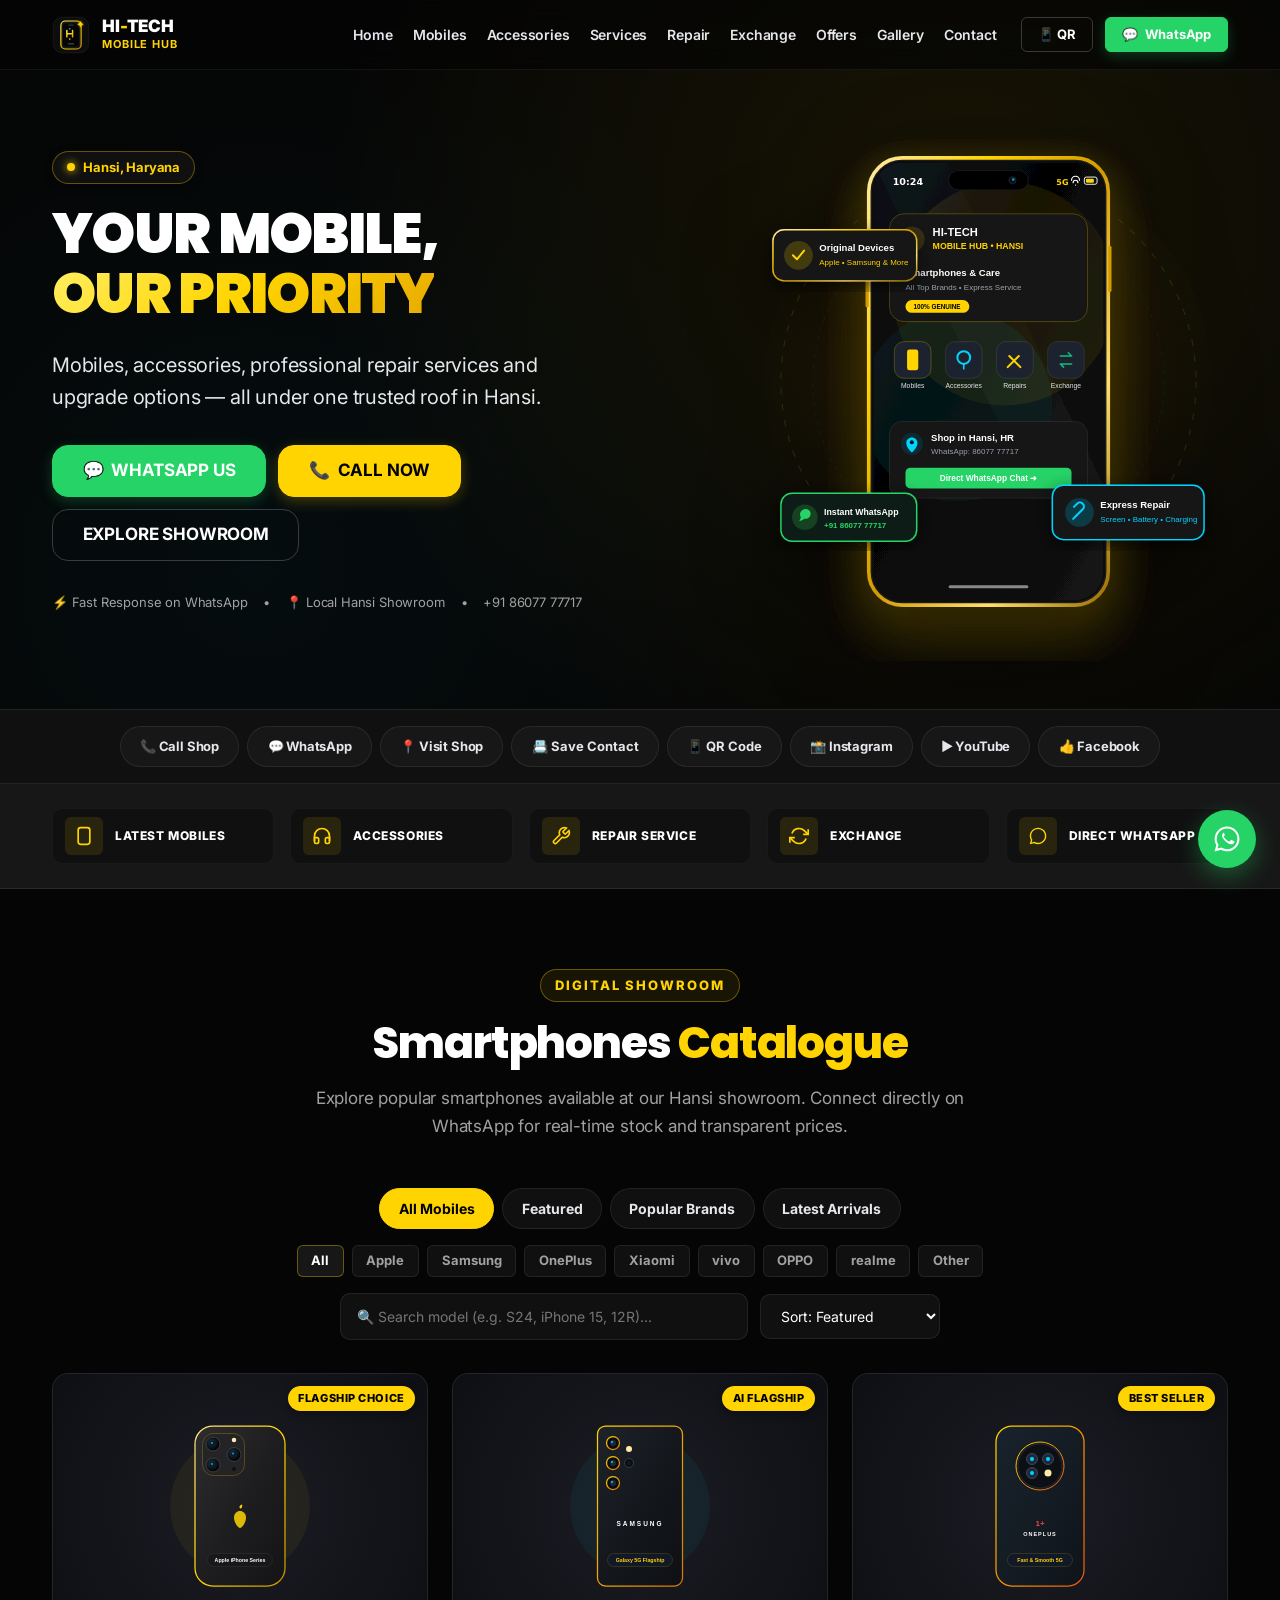
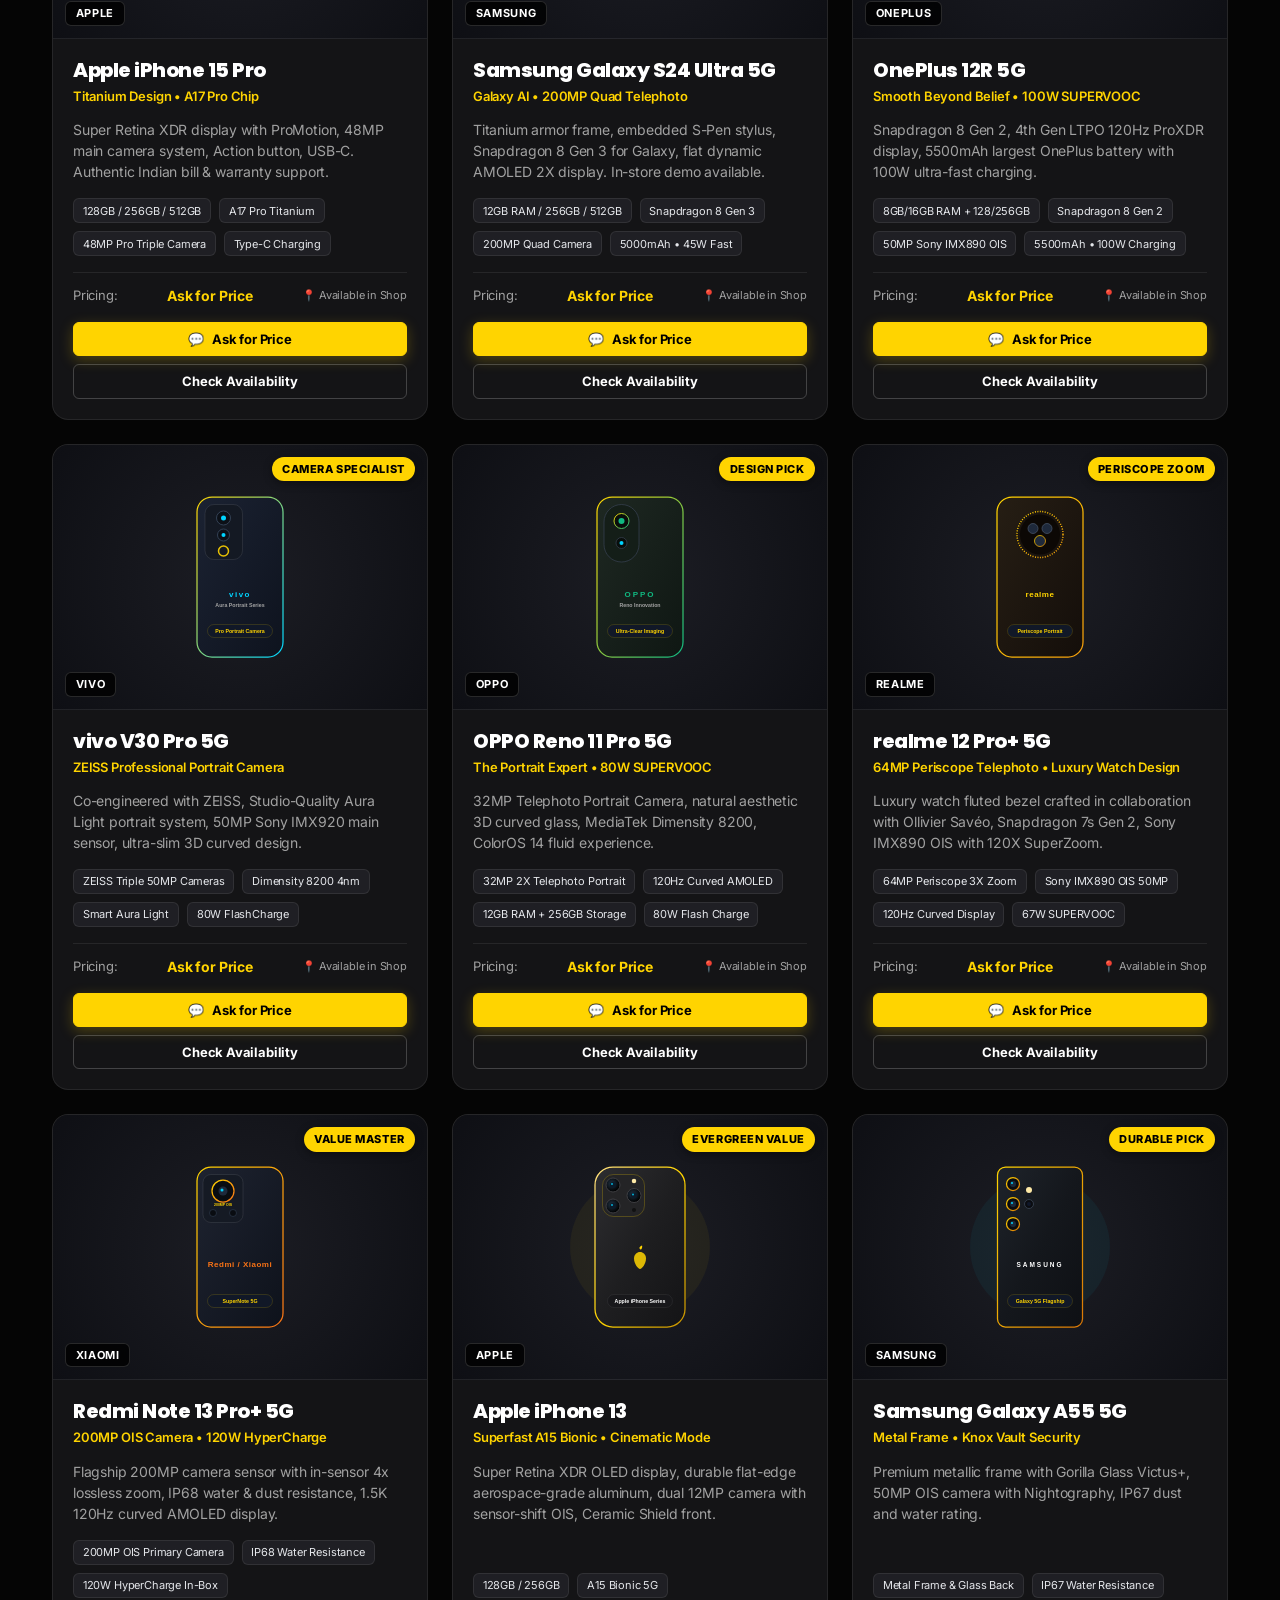
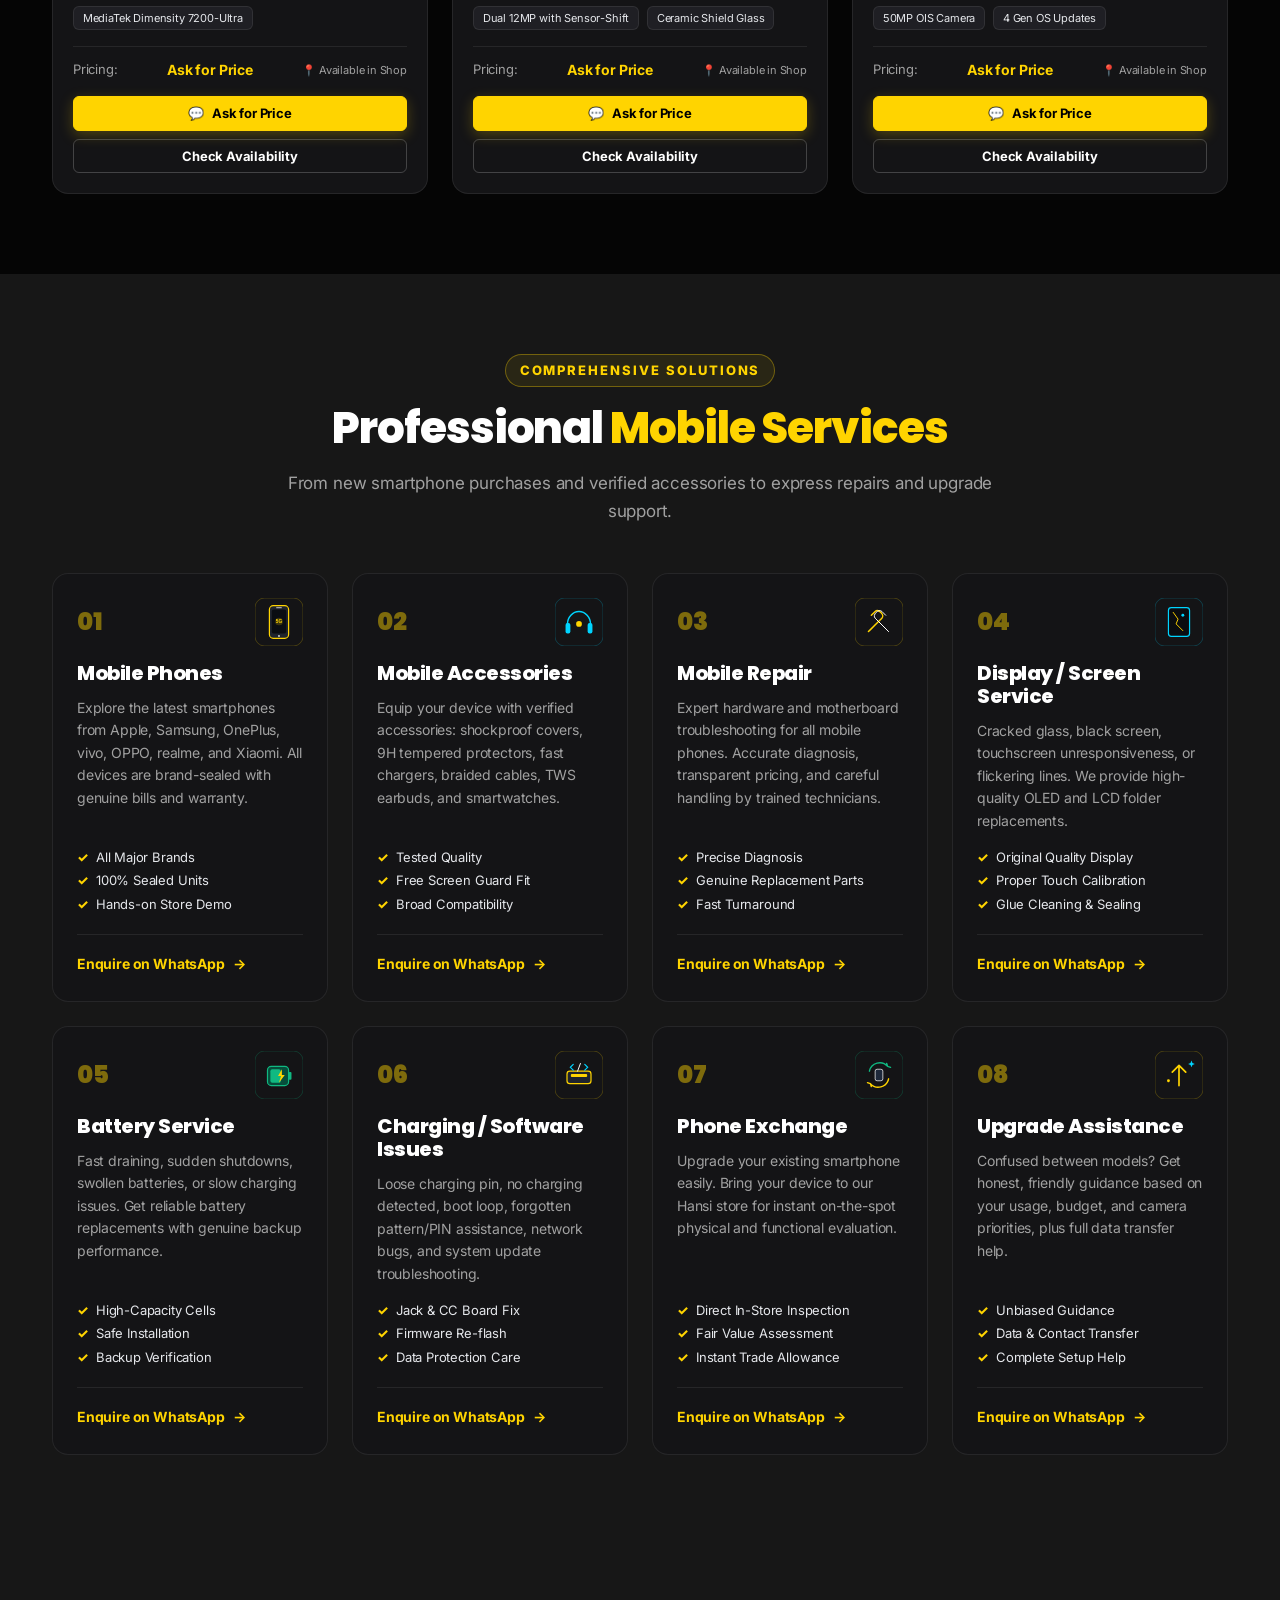
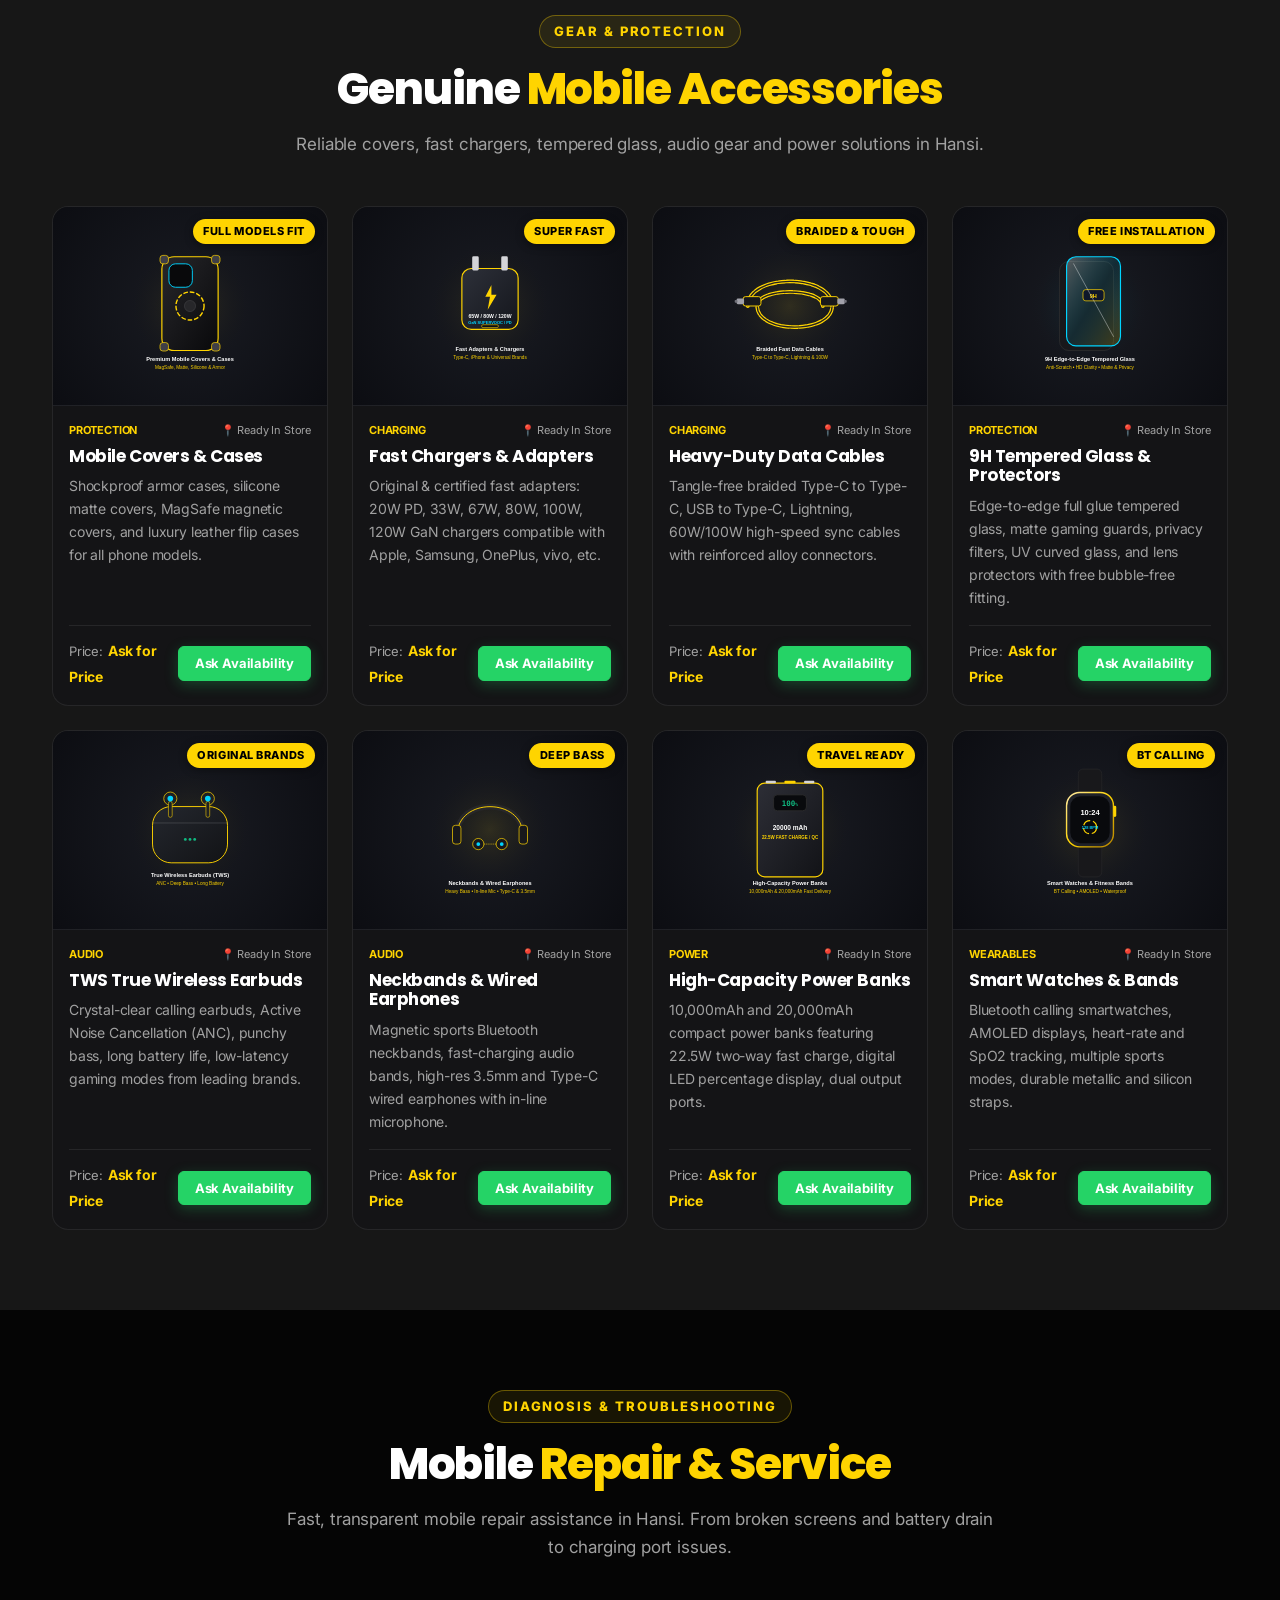
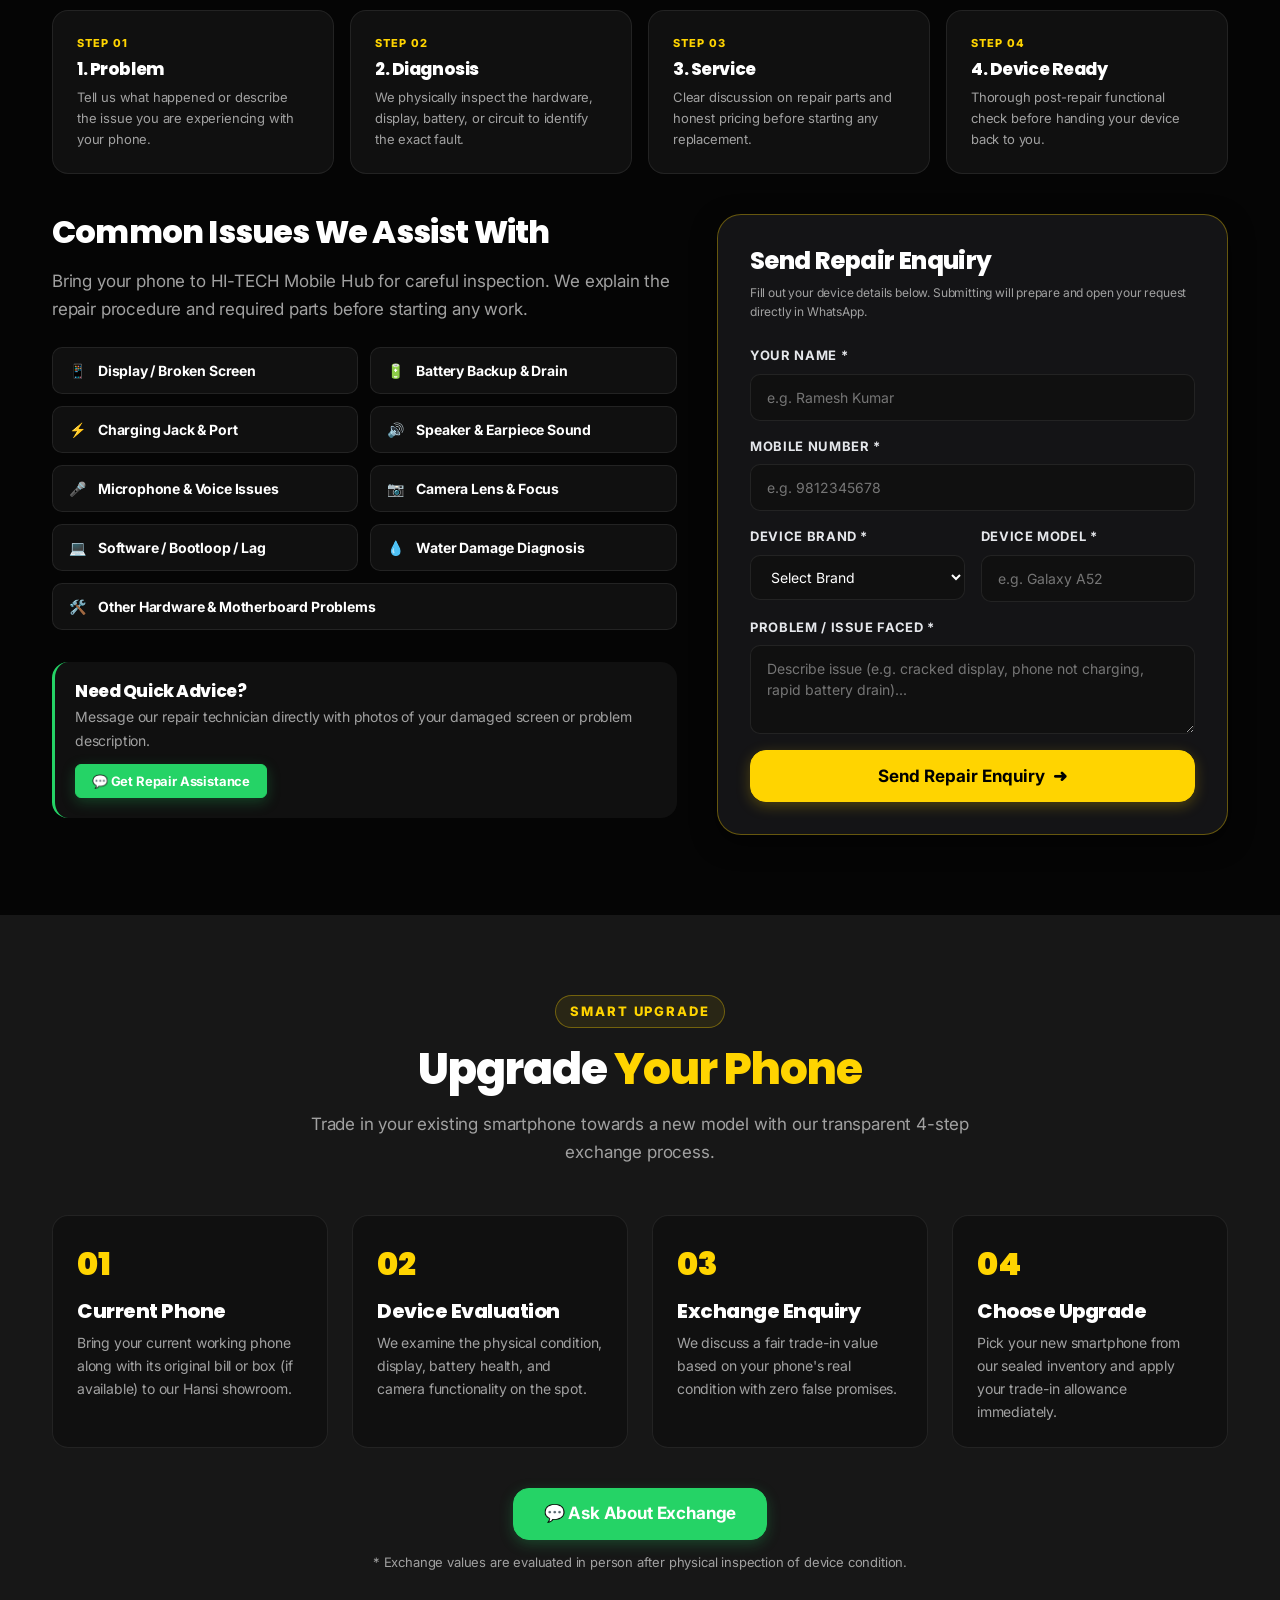
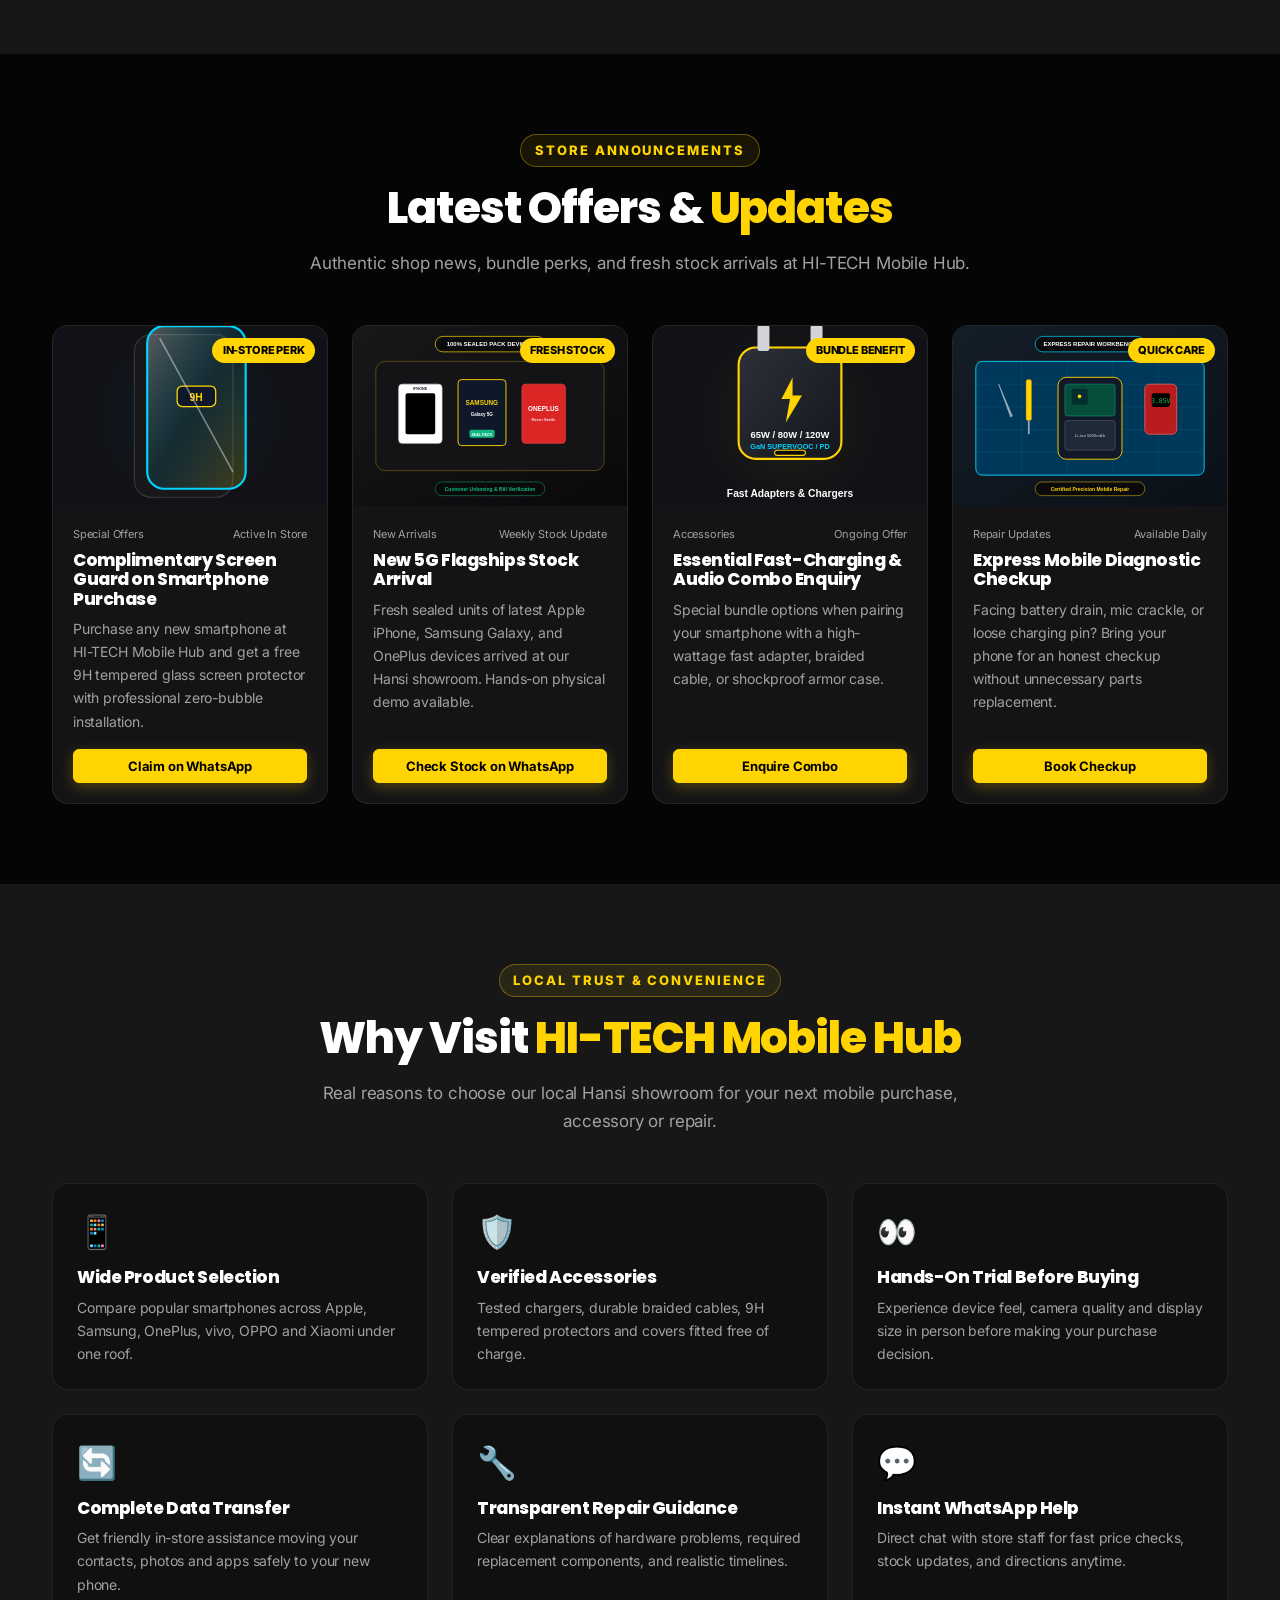
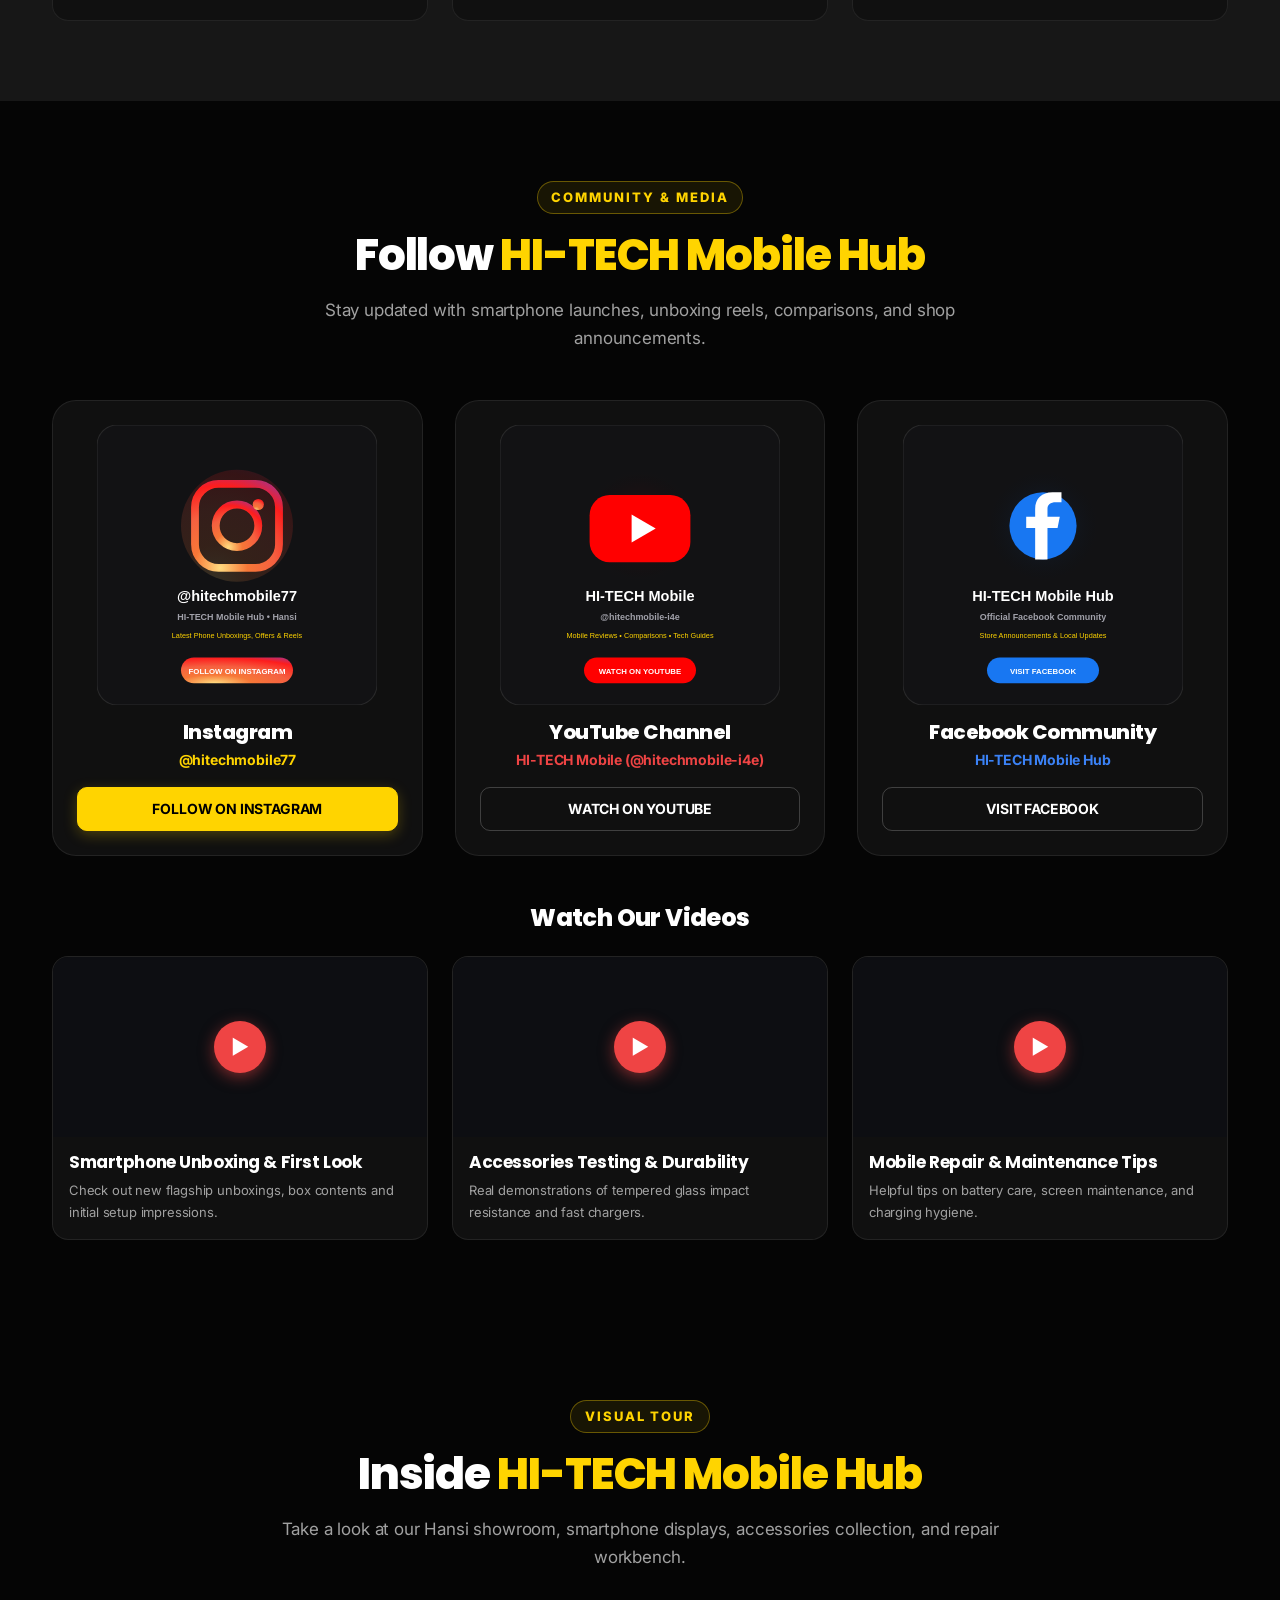
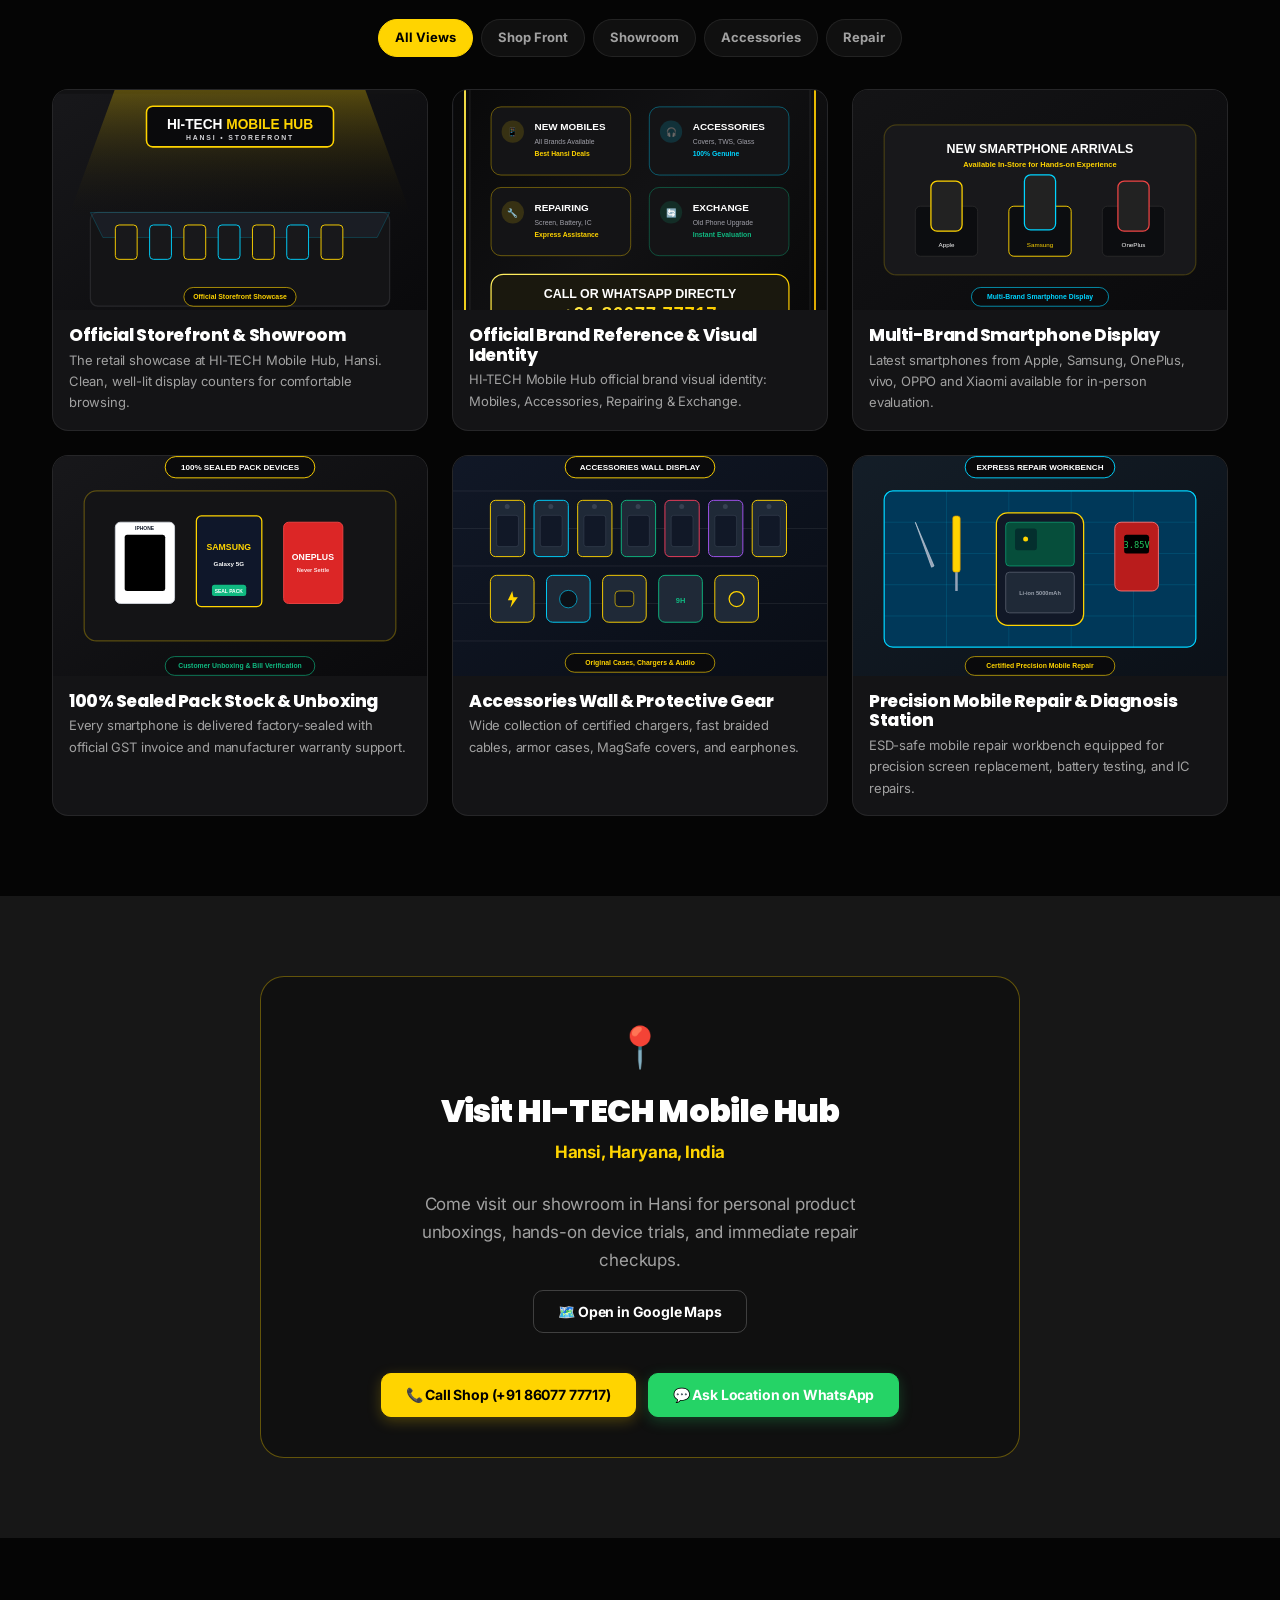
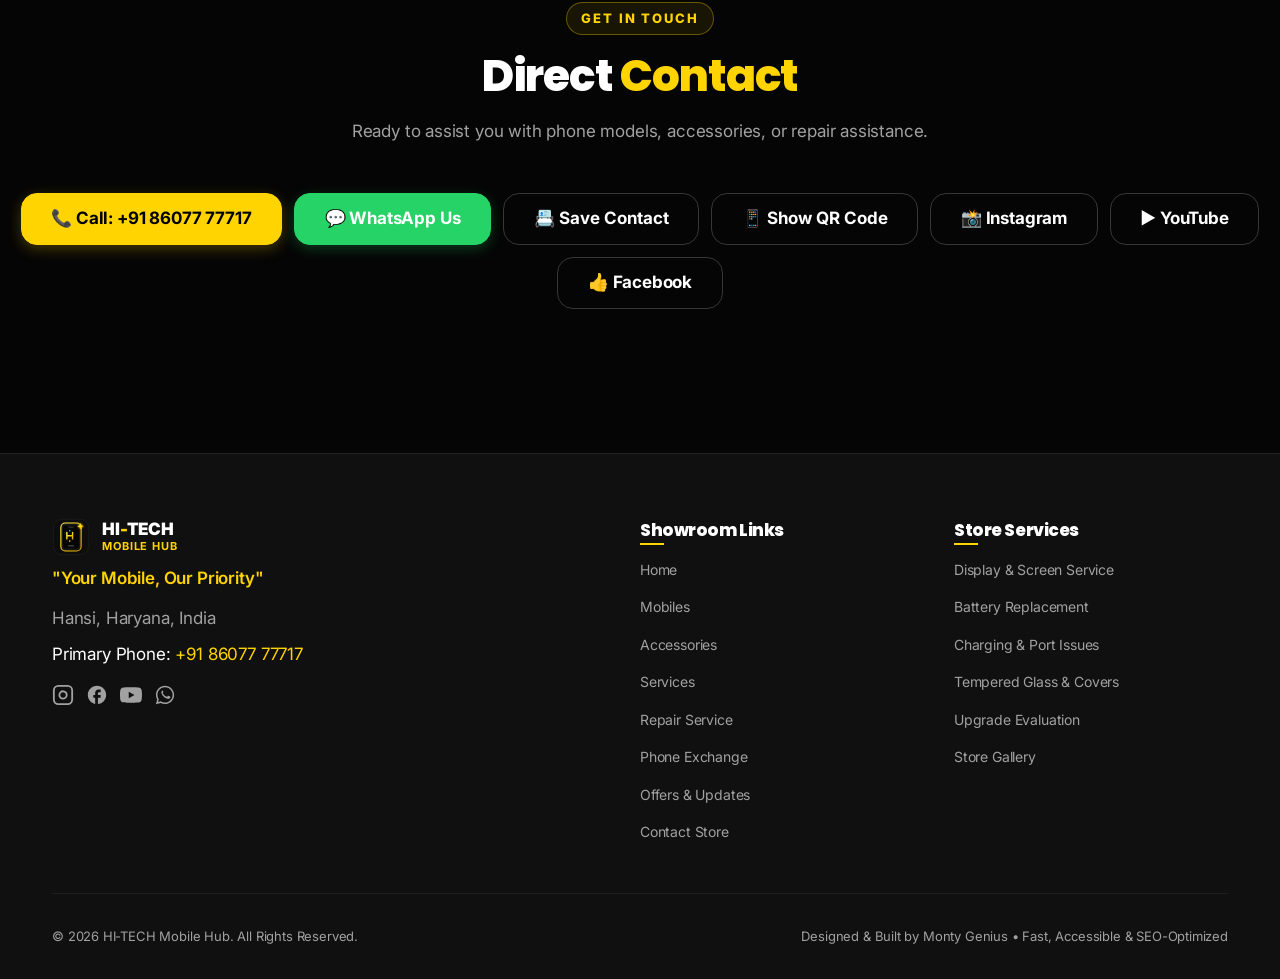
==== commit 135e7924: "fix: resolve QR modal trigger and drawer closing behavior" ====
--- a/index.html
+++ b/index.html
@@ -869,7 +869,7 @@
 
     <div class="footer-bottom">
       <p>&copy; <span id="currentYear">2026</span> HI-TECH Mobile Hub. All Rights Reserved.</p>
-      <p>100% Static Hosting Compatible • Fast, Accessible &amp; SEO-Optimized</p>
+      <p>Designed &amp; Built by Monty Genius • Fast, Accessible &amp; SEO-Optimized</p>
     </div>
   </footer>
 
--- a/css/components.css
+++ b/css/components.css
@@ -813,10 +813,24 @@
   align-items: center;
   justify-content: center;
   padding: var(--space-4);
+  background: rgba(0, 0, 0, 0.88);
+  backdrop-filter: blur(10px);
+  -webkit-backdrop-filter: blur(10px);
+  overflow-y: auto;
 }
 
 .qr-modal.is-open {
-  display: flex;
+  display: flex !important;
+}
+
+.modal-backdrop {
+  position: fixed;
+  top: 0;
+  left: 0;
+  width: 100%;
+  height: 100%;
+  background: transparent;
+  z-index: 1;
 }
 
 .qr-modal-card {
@@ -824,12 +838,28 @@
   z-index: 2;
   max-width: 440px;
   width: 100%;
+  max-height: calc(100vh - 2rem);
+  max-height: calc(100dvh - 2rem);
+  overflow-y: auto;
   background: var(--color-surface);
   border: 1px solid var(--color-gold-border);
   border-radius: var(--radius-lg);
   padding: var(--space-6);
-  box-shadow: var(--shadow-lg);
+  box-shadow: 0 20px 60px rgba(0, 0, 0, 0.9), 0 0 40px rgba(255, 212, 0, 0.15);
   text-align: center;
+  margin: auto;
+  animation: modalCardPop 0.25s cubic-bezier(0.16, 1, 0.3, 1) forwards;
+}
+
+@keyframes modalCardPop {
+  from {
+    opacity: 0;
+    transform: scale(0.92) translateY(12px);
+  }
+  to {
+    opacity: 1;
+    transform: scale(1) translateY(0);
+  }
 }
 
 .qr-tabs-bar {
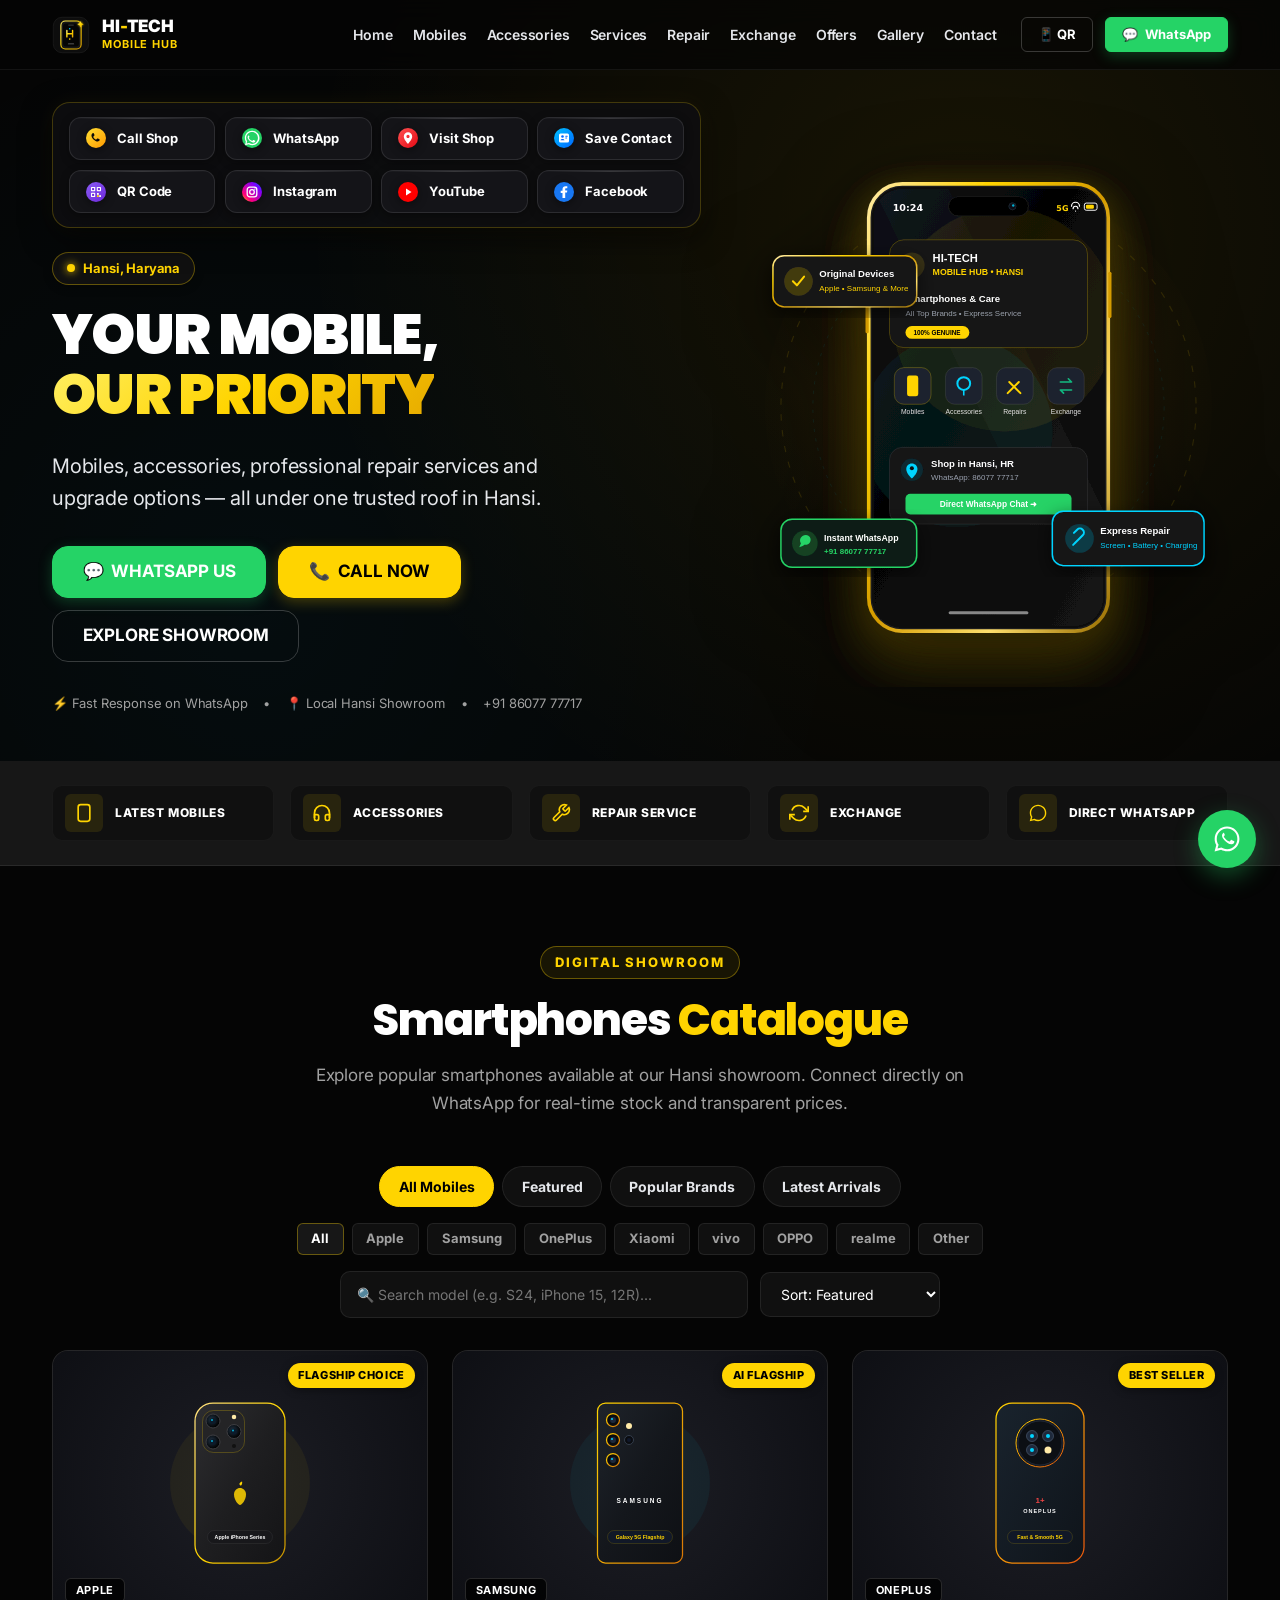
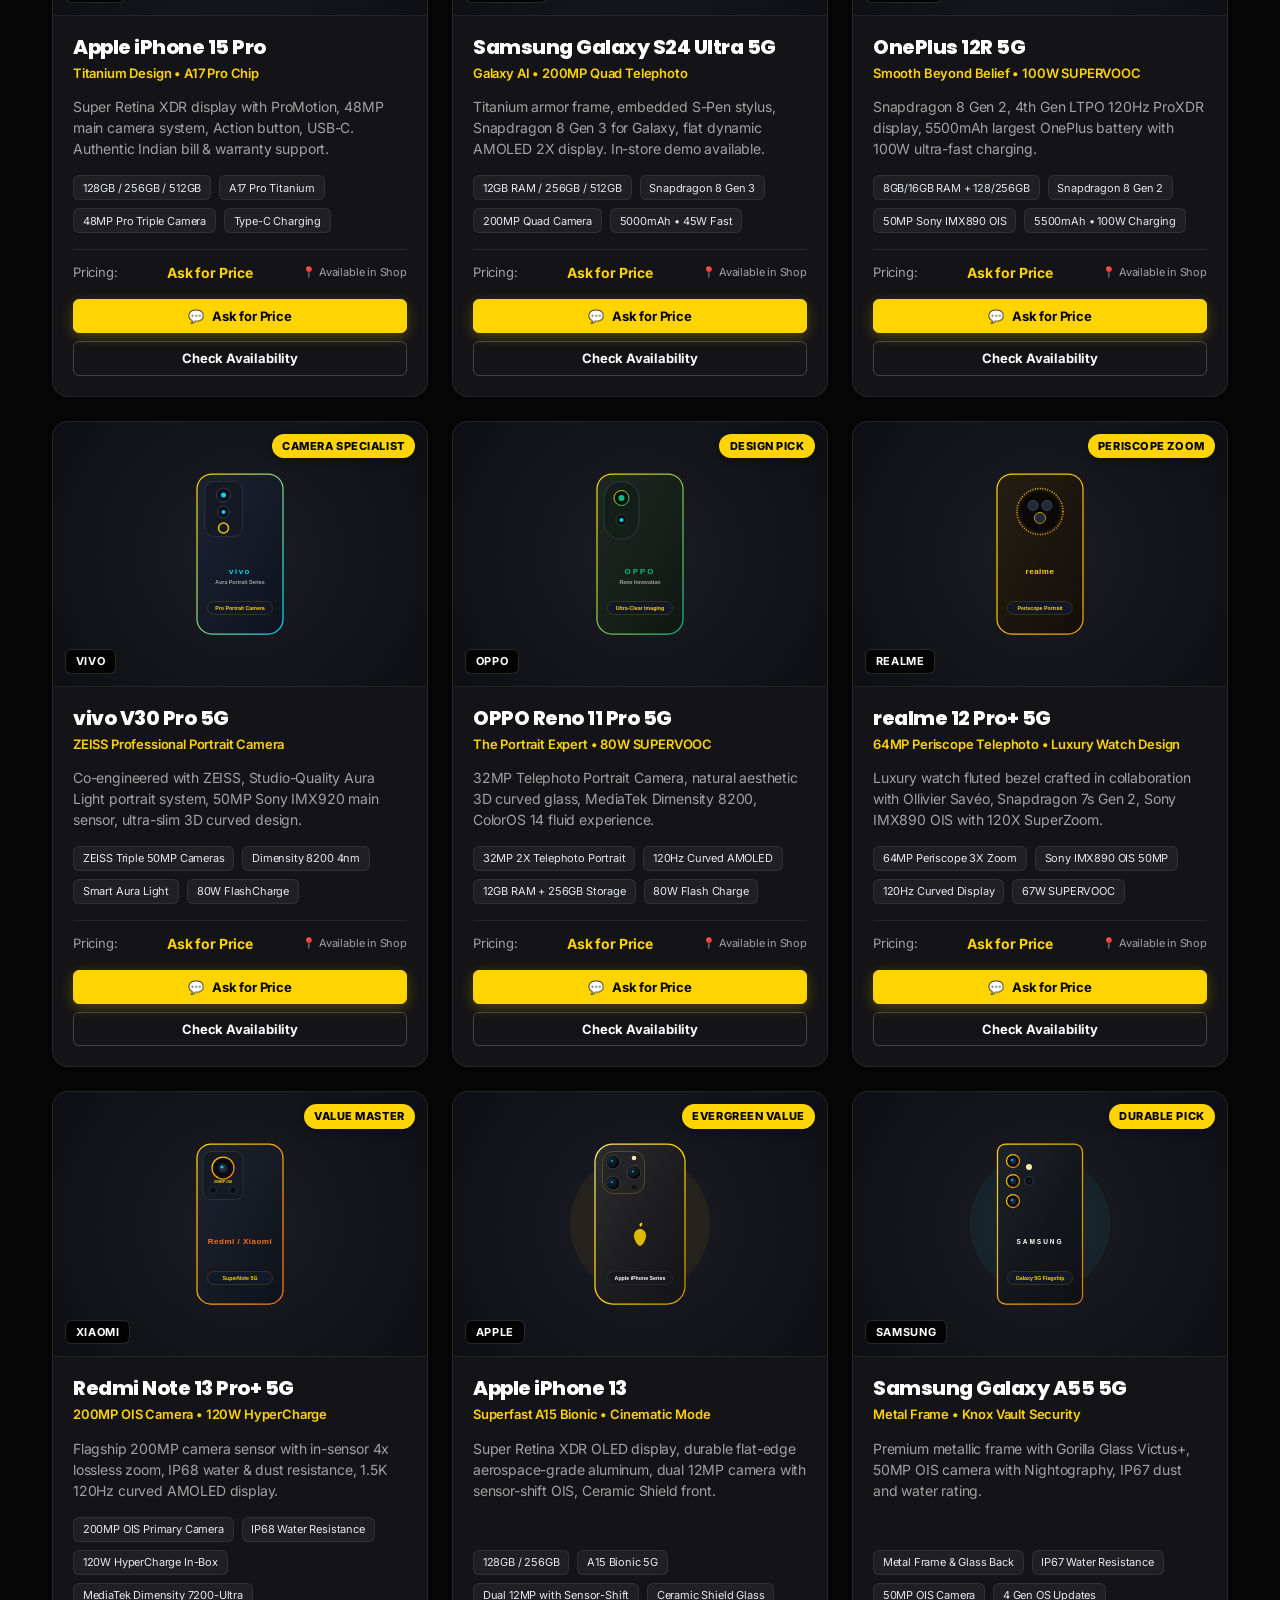
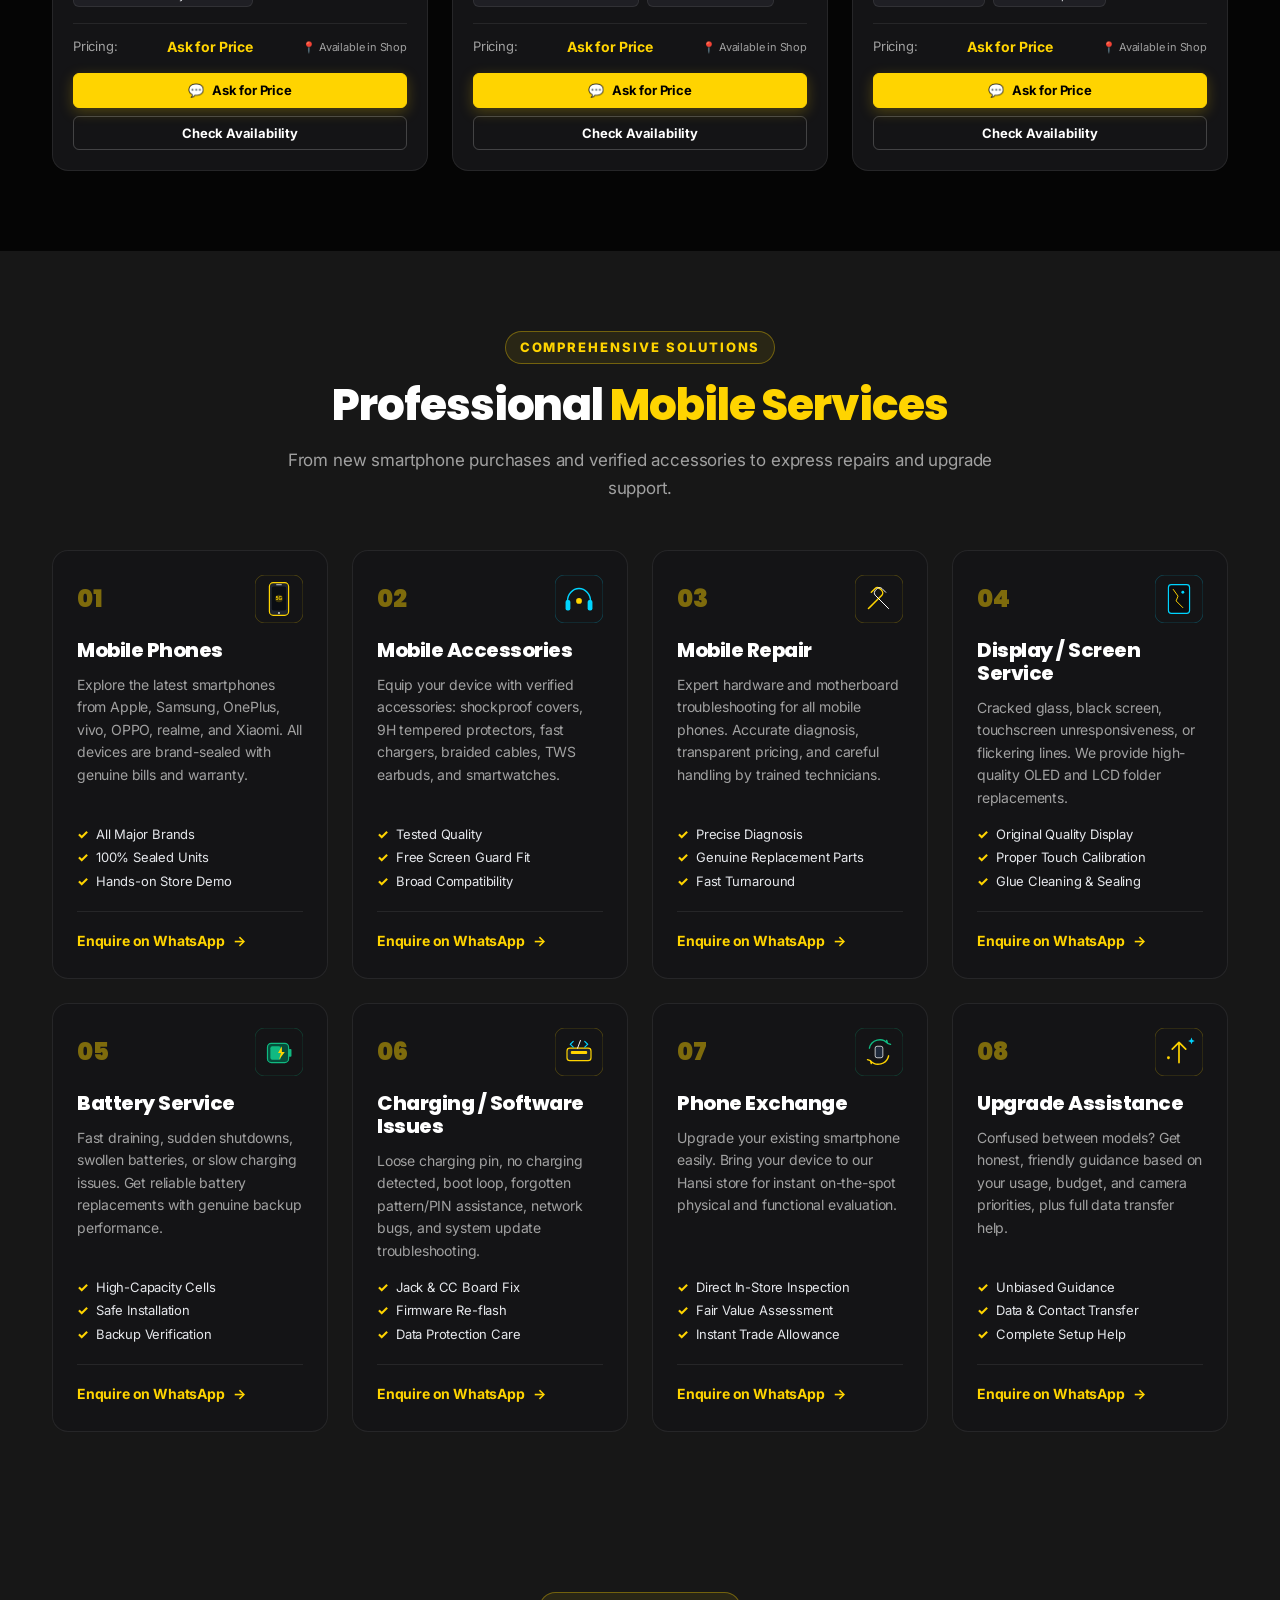
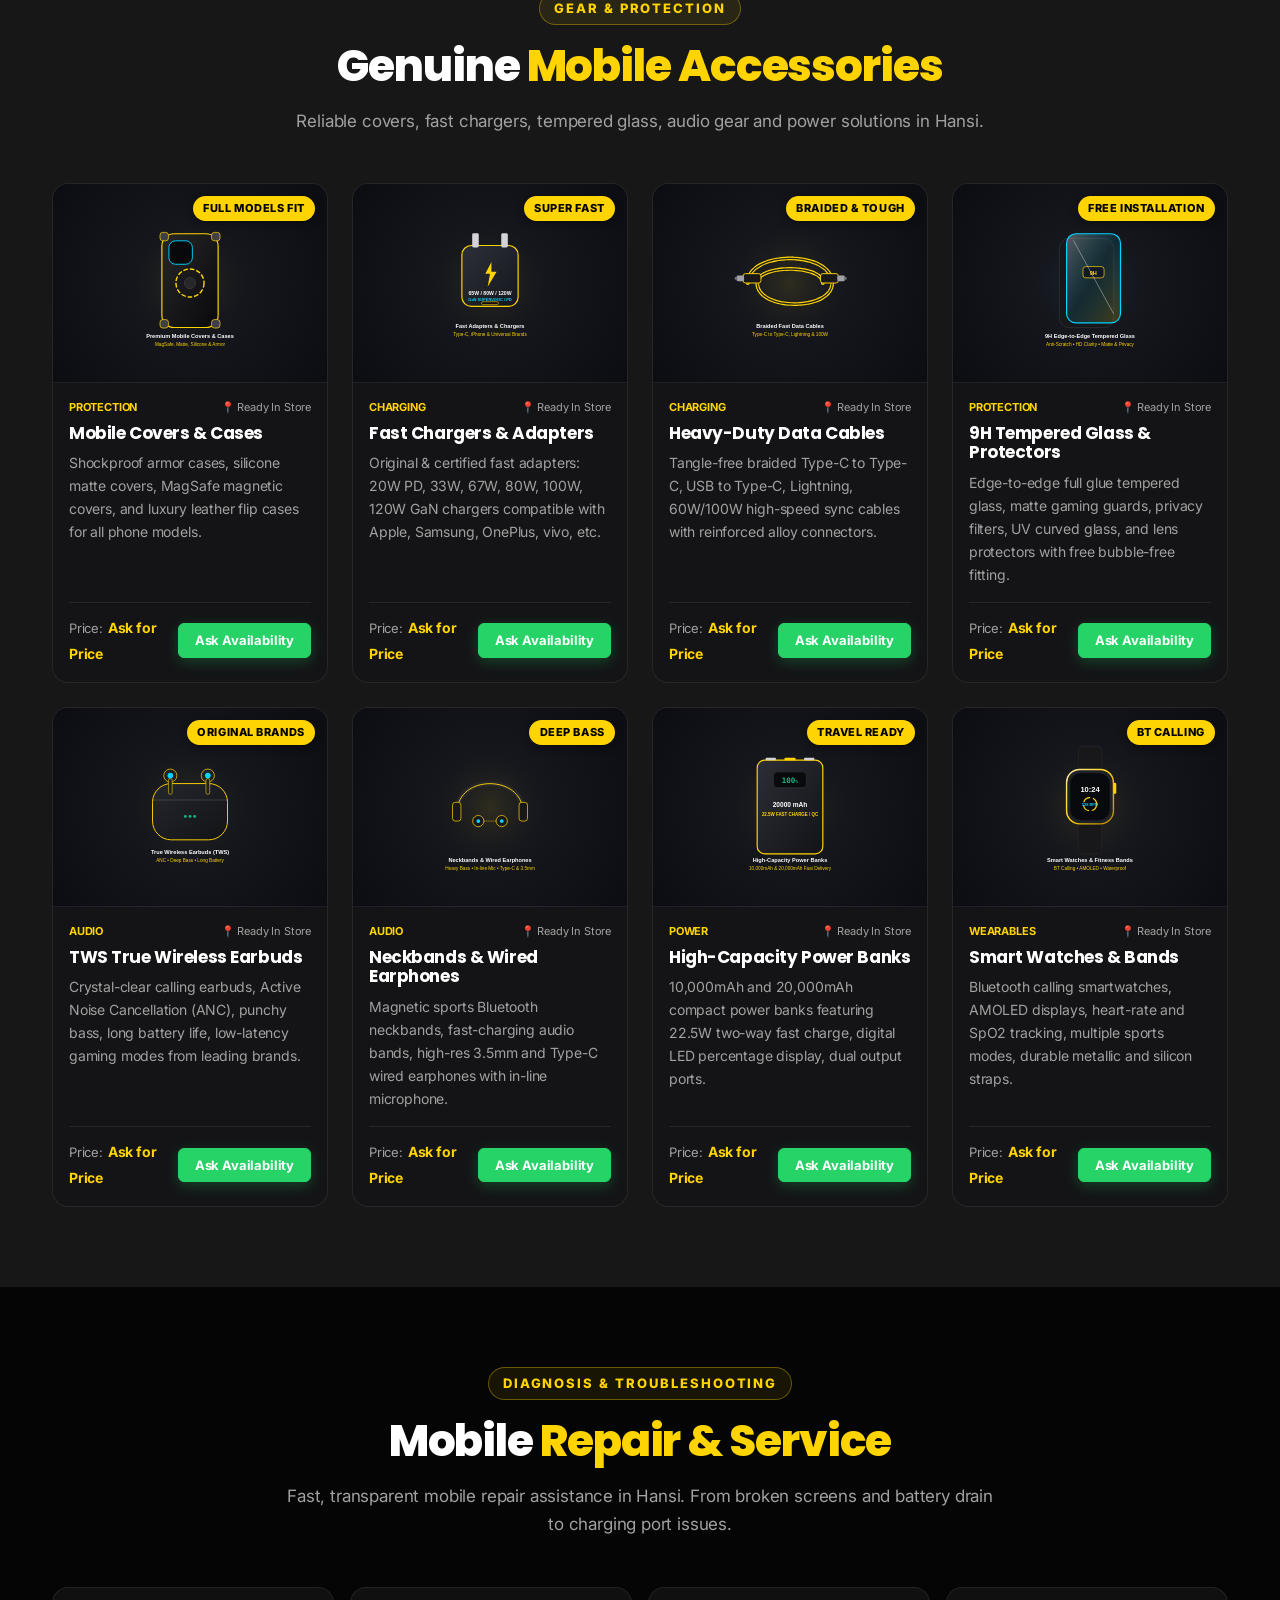
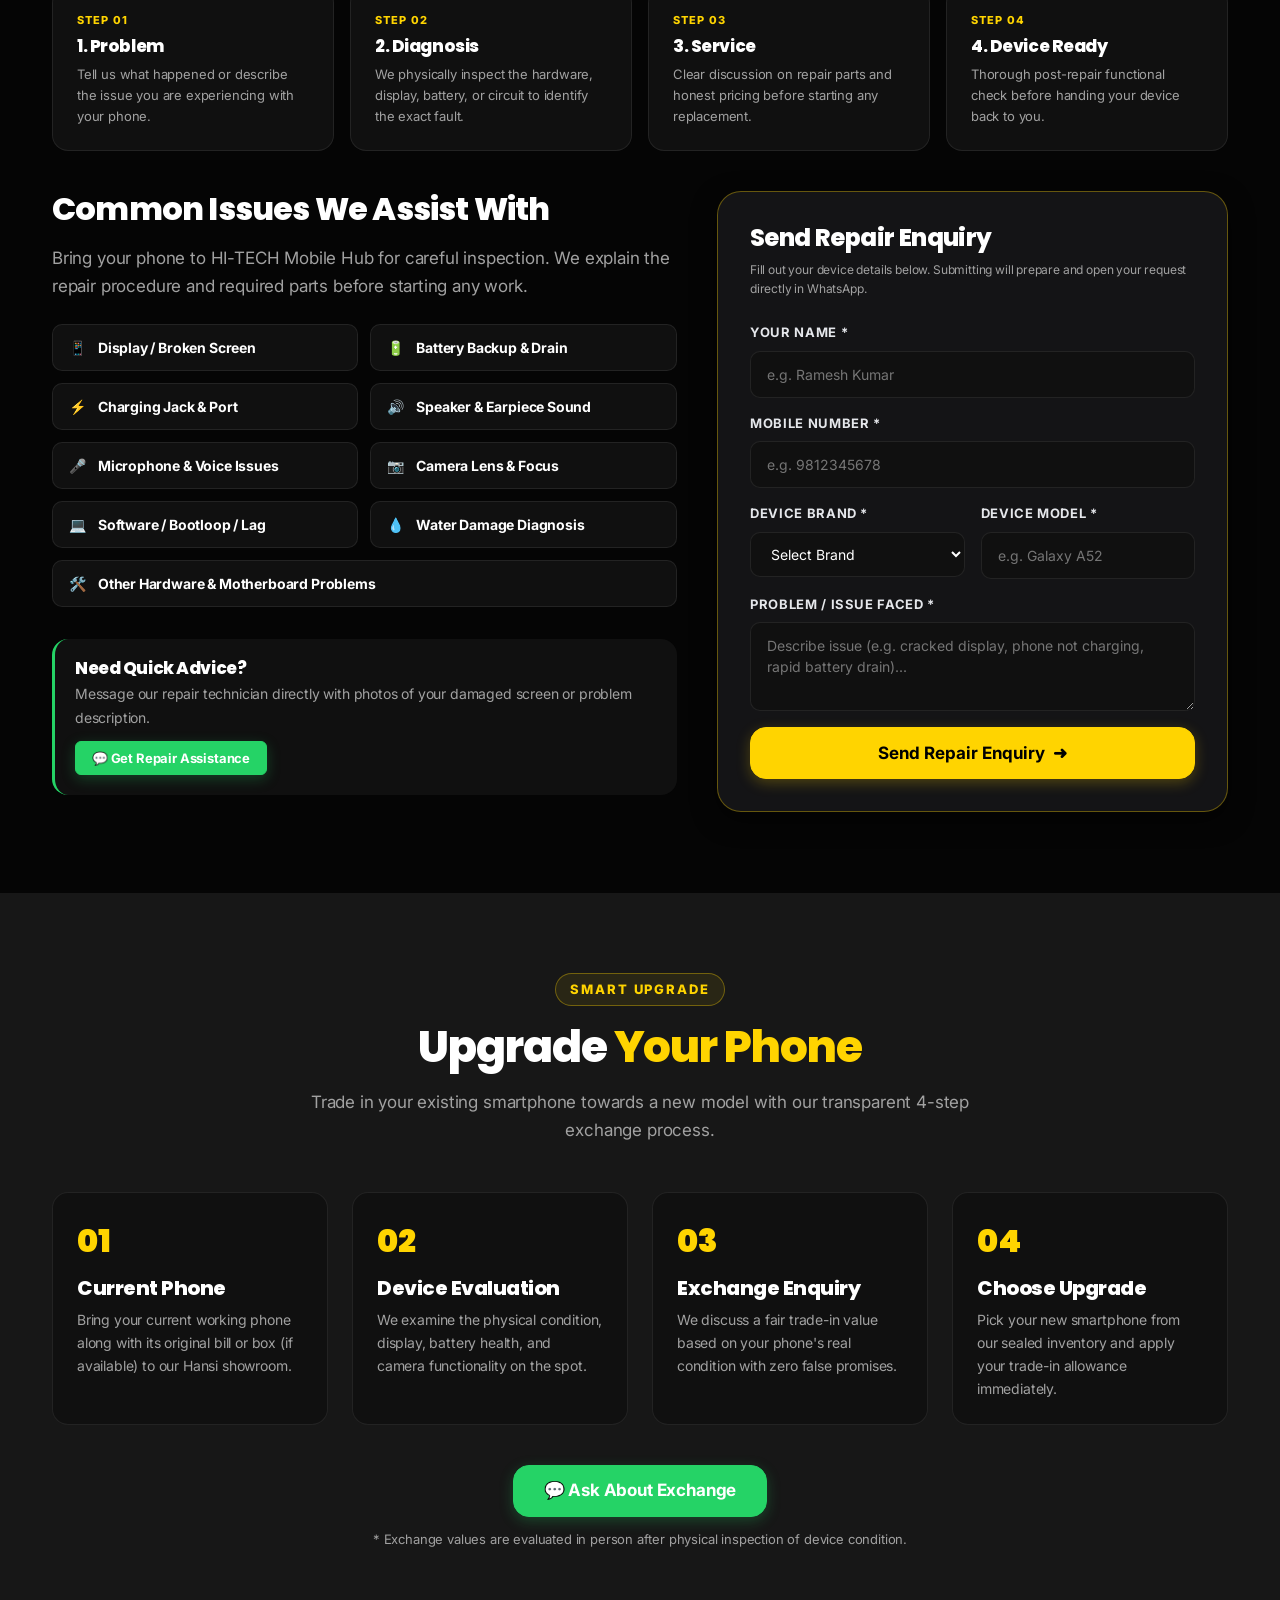
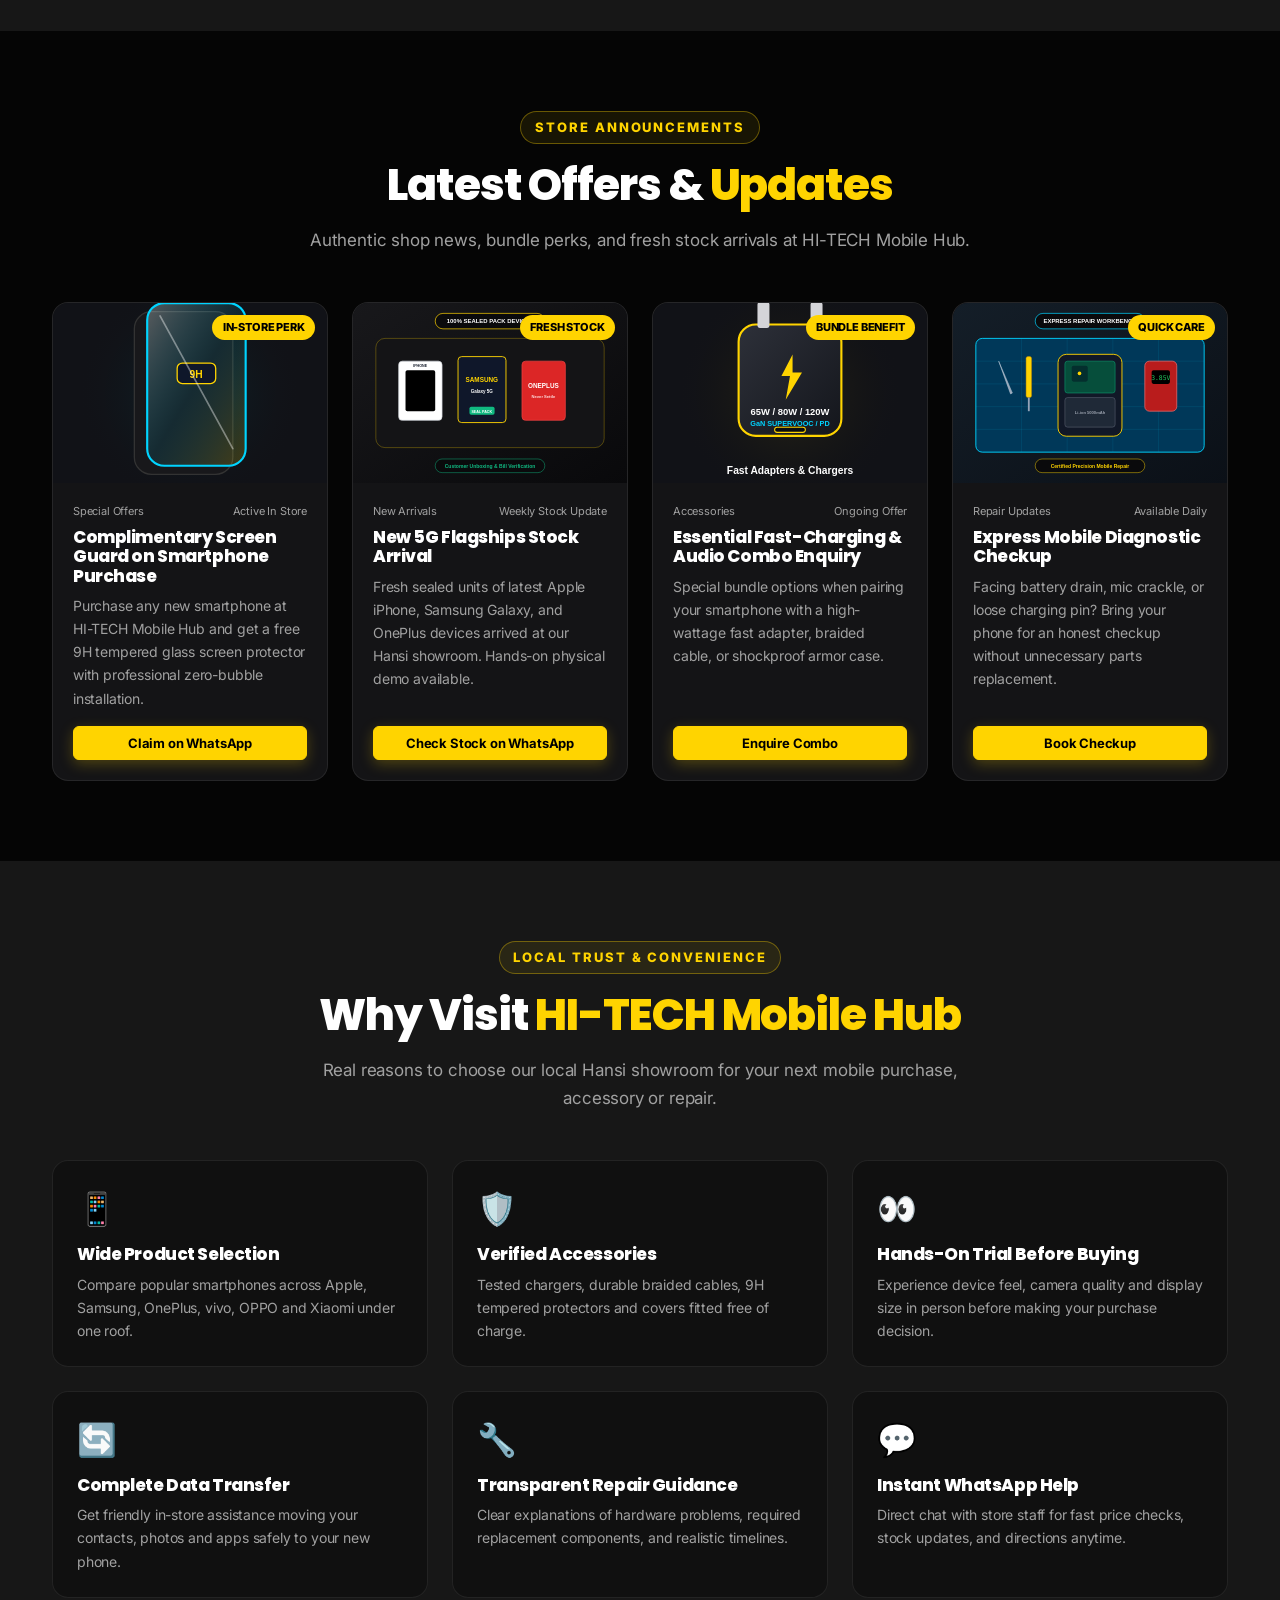
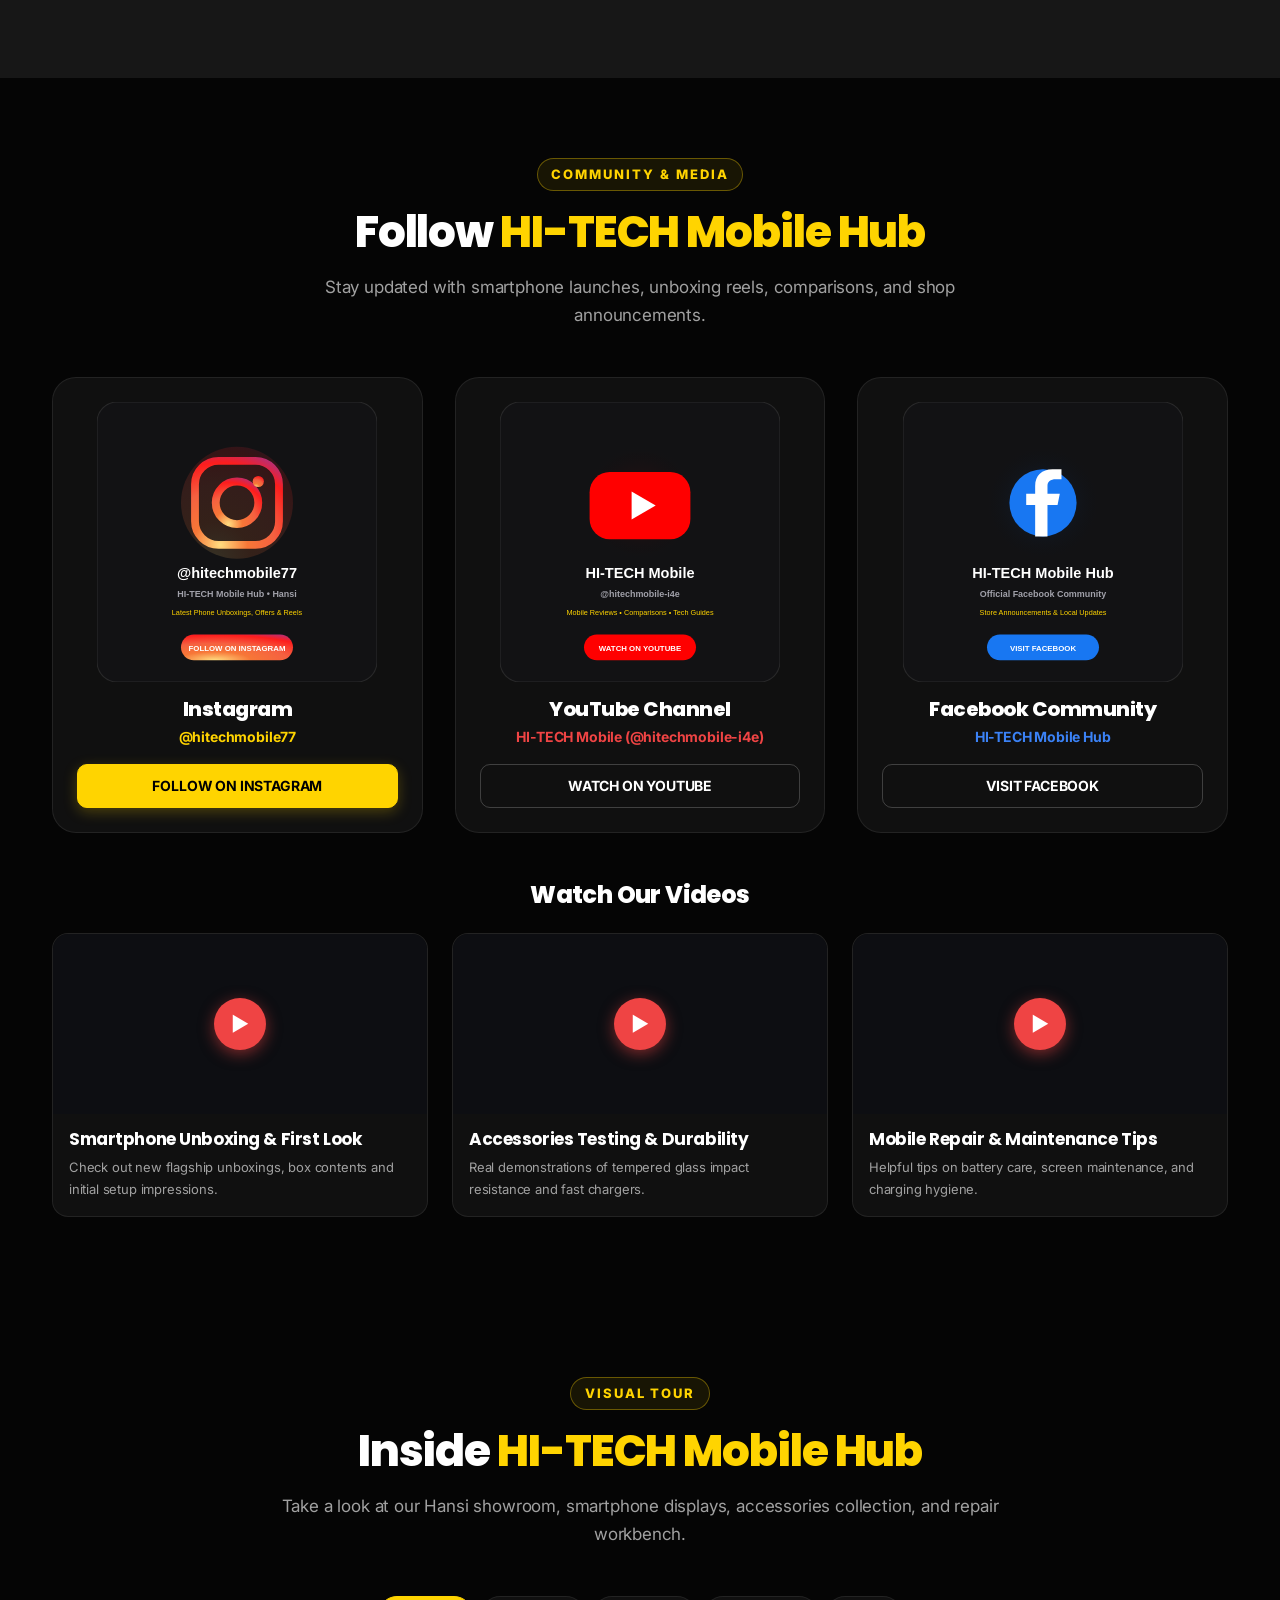
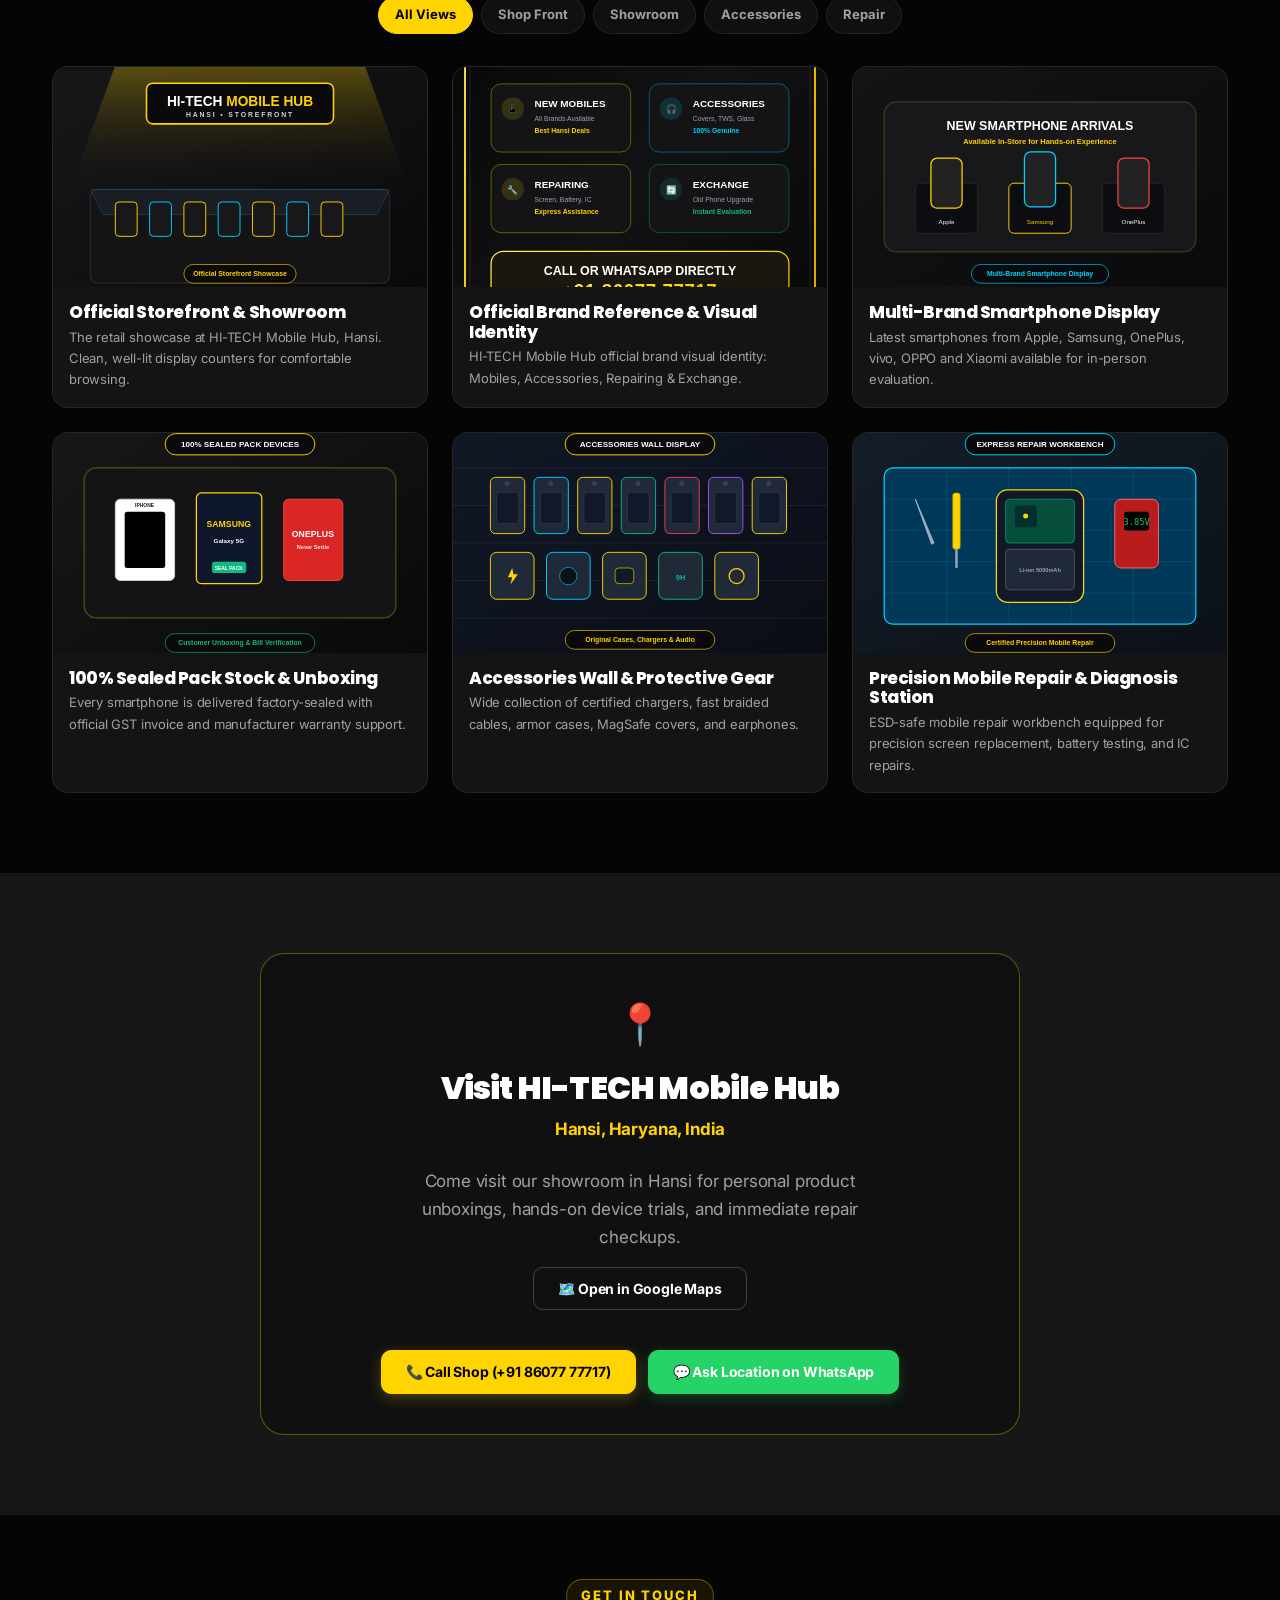
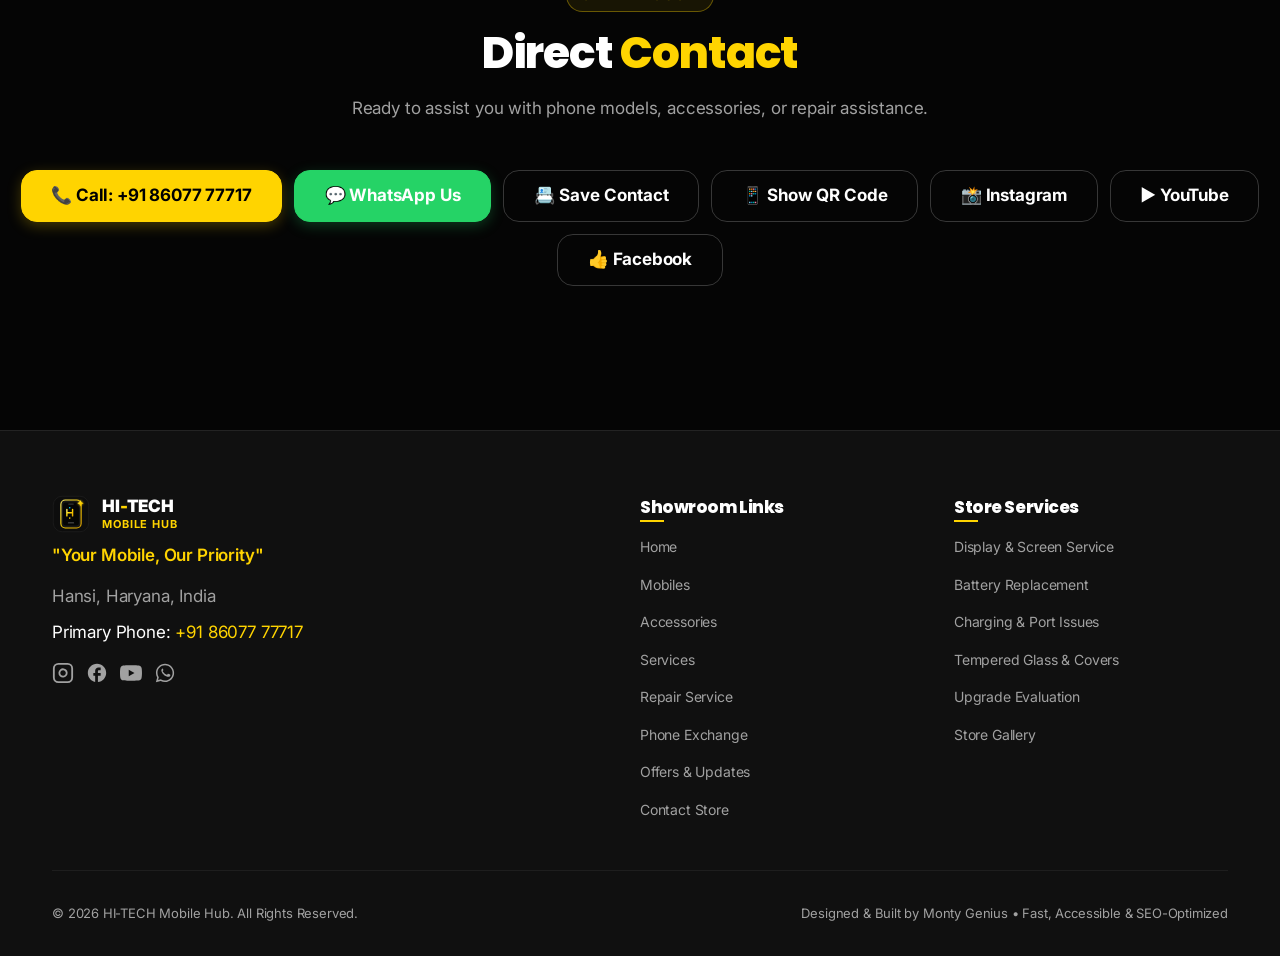
==== commit e43ab2f1: "style: upgrade quick action bar with authentic vector logo icons and brand hover effects" ====
--- a/index.html
+++ b/index.html
@@ -177,11 +177,152 @@
        MAIN CONTENT
        ============================================================ -->
   <main id="mainContent">
+  
+  
 
     <!-- HERO SECTION -->
     <section id="hero" class="hero-section" aria-label="Hero Introduction">
       <div class="container hero-grid">
         <div class="hero-content animate-on-scroll">
+		
+		<!-- QUICK ACTION BAR (BELOW HERO) -->
+    <div class="quick-actions-bar" aria-label="Quick Actions">
+      <div class="quick-actions-scroll">
+        <!-- 1. Call Shop -->
+        <a href="tel:+918607777717" class="quick-action-pill qa-call cfg-phone-link" aria-label="Call HI-TECH Mobile Hub">
+          <span class="qa-icon-wrap">
+            <svg viewBox="0 0 24 24" class="qa-icon" aria-hidden="true">
+              <defs>
+                <linearGradient id="qa-call-grad" x1="0%" y1="0%" x2="100%" y2="100%">
+                  <stop offset="0%" stop-color="#FFE033"/>
+                  <stop offset="100%" stop-color="#FF9900"/>
+                </linearGradient>
+              </defs>
+              <circle cx="12" cy="12" r="10" fill="url(#qa-call-grad)"/>
+              <path d="M8.2 7.6c.2-.4.6-.7 1.1-.6.4.1.9 1.3 1.1 1.7.2.4.1.7-.2 1l-.7.7c-.2.2-.3.5-.1.8.4.8 1.3 1.8 2.1 2.3.3.2.6.1.8-.1l.7-.7c.3-.3.6-.4 1-.2.4.2 1.6.8 1.7 1.2.1.5-.2.9-.6 1.1l-.7.4c-.5.3-1.1.4-1.7.2-1.4-.5-3-1.6-4.1-3-.9-1.2-1.3-2.5-1.1-3.4.1-.6.3-1.1.7-1.3z" fill="#0A0A0A"/>
+            </svg>
+          </span>
+          <span class="qa-label">Call Shop</span>
+        </a>
+
+        <!-- 2. WhatsApp -->
+        <a href="https://wa.me/918607777717" target="_blank" rel="noopener noreferrer" class="quick-action-pill qa-whatsapp cfg-whatsapp-link" aria-label="Chat on WhatsApp">
+          <span class="qa-icon-wrap">
+            <svg viewBox="0 0 24 24" class="qa-icon" aria-hidden="true">
+              <circle cx="12" cy="12" r="10" fill="#25D366"/>
+              <path d="M12.04 4.8C8.07 4.8 4.85 8.02 4.85 12c0 1.35.37 2.62 1.02 3.71L5 19.3l3.74-.98c1.05.57 2.25.9 3.55.9 3.97 0 7.19-3.22 7.19-7.22 0-1.93-.75-3.74-2.11-5.1A7.17 7.17 0 0 0 12.04 4.8zm0 1.31c3.26 0 5.9 2.64 5.9 5.89 0 3.26-2.64 5.89-5.9 5.89-1.1 0-2.13-.3-3.01-.83l-.21-.13-2.24.59.6-2.18-.14-.23c-.58-.93-.9-2-.9-3.13 0-3.25 2.64-5.89 5.9-5.89zm-3.26 3.4c-.13 0-.33.05-.5.23-.17.18-.67.65-.67 1.58s.69 1.83.78 1.96c.1.13 1.34 2.02 3.22 2.84.45.19.8.31 1.07.4.45.14.86.12 1.18.08.37-.06 1.12-.46 1.28-.9.16-.45.16-.81.12-.9-.05-.08-.18-.13-.37-.22-.19-.1-1.15-.56-1.33-.63-.18-.07-.31-.1-.44.09-.13.19-.5.63-.61.76-.11.13-.21.15-.4.05-.2-.1-1.02-.38-1.93-1.19-.72-.64-1.19-1.43-1.34-1.68-.15-.24-.02-.37.08-.47.09-.09.19-.22.29-.34.1-.11.13-.18.19-.32.07-.13.03-.24-.02-.34s-.44-1.06-.6-1.46z" fill="#FFFFFF"/>
+            </svg>
+          </span>
+          <span class="qa-label">WhatsApp</span>
+        </a>
+
+        <!-- 3. Visit Shop -->
+        <a href="#location" class="quick-action-pill qa-location" aria-label="Visit Our Hansi Shop">
+          <span class="qa-icon-wrap">
+            <svg viewBox="0 0 24 24" class="qa-icon" aria-hidden="true">
+              <defs>
+                <linearGradient id="qa-loc-grad" x1="0%" y1="0%" x2="100%" y2="100%">
+                  <stop offset="0%" stop-color="#FF5252"/>
+                  <stop offset="100%" stop-color="#E50914"/>
+                </linearGradient>
+              </defs>
+              <circle cx="12" cy="12" r="10" fill="url(#qa-loc-grad)"/>
+              <path d="M12 6.2c-2.3 0-4.2 1.9-4.2 4.2 0 3.1 4.2 7.4 4.2 7.4s4.2-4.3 4.2-7.4c0-2.3-1.9-4.2-4.2-4.2zm0 5.8c-.88 0-1.6-.72-1.6-1.6 0-.88.72-1.6 1.6-1.6s1.6.72 1.6 1.6c0 .88-.72 1.6-1.6 1.6z" fill="#FFFFFF"/>
+            </svg>
+          </span>
+          <span class="qa-label">Visit Shop</span>
+        </a>
+
+        <!-- 4. Save Contact -->
+        <button type="button" class="quick-action-pill qa-contact btn-save-contact" aria-label="Save HI-TECH Mobile Hub Contact">
+          <span class="qa-icon-wrap">
+            <svg viewBox="0 0 24 24" class="qa-icon" aria-hidden="true">
+              <defs>
+                <linearGradient id="qa-vcf-grad" x1="0%" y1="0%" x2="100%" y2="100%">
+                  <stop offset="0%" stop-color="#00C2FF"/>
+                  <stop offset="100%" stop-color="#0066FF"/>
+                </linearGradient>
+              </defs>
+              <circle cx="12" cy="12" r="10" fill="url(#qa-vcf-grad)"/>
+              <rect x="7" y="7.5" width="10" height="9" rx="1.5" fill="#FFFFFF"/>
+              <circle cx="10.5" cy="10.5" r="1.3" fill="#0066FF"/>
+              <path d="M8.5 14.2c.4-.8 1.1-1.3 2-1.3s1.6.5 2 1.3h-4z" fill="#0066FF"/>
+              <rect x="13.2" y="9.8" width="2.6" height="0.9" rx="0.45" fill="#0066FF"/>
+              <rect x="13.2" y="11.5" width="2" height="0.9" rx="0.45" fill="#0066FF"/>
+            </svg>
+          </span>
+          <span class="qa-label">Save Contact</span>
+        </button>
+
+        <!-- 5. QR Code -->
+        <button type="button" class="quick-action-pill qa-qr btn-open-qr" data-qr-tab="whatsapp" aria-label="Show QR Code">
+          <span class="qa-icon-wrap">
+            <svg viewBox="0 0 24 24" class="qa-icon" aria-hidden="true">
+              <defs>
+                <linearGradient id="qa-qr-grad" x1="0%" y1="0%" x2="100%" y2="100%">
+                  <stop offset="0%" stop-color="#8B5CF6"/>
+                  <stop offset="100%" stop-color="#6D28D9"/>
+                </linearGradient>
+              </defs>
+              <circle cx="12" cy="12" r="10" fill="url(#qa-qr-grad)"/>
+              <rect x="7" y="7" width="4.2" height="4.2" rx="0.6" fill="#FFFFFF"/>
+              <rect x="8.1" y="8.1" width="2" height="2" fill="#6D28D9"/>
+              <rect x="12.8" y="7" width="4.2" height="4.2" rx="0.6" fill="#FFFFFF"/>
+              <rect x="13.9" y="8.1" width="2" height="2" fill="#6D28D9"/>
+              <rect x="7" y="12.8" width="4.2" height="4.2" rx="0.6" fill="#FFFFFF"/>
+              <rect x="8.1" y="13.9" width="2" height="2" fill="#6D28D9"/>
+              <rect x="13" y="13" width="1.8" height="1.8" fill="#FFFFFF"/>
+              <rect x="15.2" y="15.2" width="1.8" height="1.8" fill="#FFFFFF"/>
+              <rect x="13" y="15.2" width="1.8" height="1.8" fill="#FFD400"/>
+            </svg>
+          </span>
+          <span class="qa-label">QR Code</span>
+        </button>
+
+        <!-- 6. Instagram -->
+        <a href="https://www.instagram.com/hitechmobile77/" target="_blank" rel="noopener noreferrer" class="quick-action-pill qa-instagram cfg-instagram-link" aria-label="Instagram Profile">
+          <span class="qa-icon-wrap">
+            <svg viewBox="0 0 24 24" class="qa-icon" aria-hidden="true">
+              <defs>
+                <linearGradient id="qa-ig-grad" x1="0%" y1="100%" x2="100%" y2="0%">
+                  <stop offset="0%" stop-color="#FFD600"/>
+                  <stop offset="25%" stop-color="#FF007A"/>
+                  <stop offset="75%" stop-color="#7B00FF"/>
+                  <stop offset="100%" stop-color="#0066FF"/>
+                </linearGradient>
+              </defs>
+              <circle cx="12" cy="12" r="10" fill="url(#qa-ig-grad)"/>
+              <rect x="7.2" y="7.2" width="9.6" height="9.6" rx="2.6" fill="none" stroke="#FFFFFF" stroke-width="1.3"/>
+              <circle cx="12" cy="12" r="2.3" fill="none" stroke="#FFFFFF" stroke-width="1.3"/>
+              <circle cx="14.8" cy="9.2" r="0.65" fill="#FFFFFF"/>
+            </svg>
+          </span>
+          <span class="qa-label">Instagram</span>
+        </a>
+
+        <!-- 7. YouTube -->
+        <a href="https://www.youtube.com/@hitechmobile-i4e" target="_blank" rel="noopener noreferrer" class="quick-action-pill qa-youtube cfg-youtube-link" aria-label="YouTube Channel">
+          <span class="qa-icon-wrap">
+            <svg viewBox="0 0 24 24" class="qa-icon" aria-hidden="true">
+              <circle cx="12" cy="12" r="10" fill="#FF0000"/>
+              <path d="M10 8.5v7l5.5-3.5L10 8.5z" fill="#FFFFFF"/>
+            </svg>
+          </span>
+          <span class="qa-label">YouTube</span>
+        </a>
+
+        <!-- 8. Facebook -->
+        <a href="https://www.facebook.com/share/19Yd49RPZF/?mibextid=wwXIfr" target="_blank" rel="noopener noreferrer" class="quick-action-pill qa-facebook cfg-facebook-link" aria-label="Facebook Page">
+          <span class="qa-icon-wrap">
+            <svg viewBox="0 0 24 24" class="qa-icon" aria-hidden="true">
+              <circle cx="12" cy="12" r="10" fill="#1877F2"/>
+              <path d="M13.2 18v-5.4h1.8l.3-2.1h-2.1v-1.3c0-.6.2-1 .9-1h1.2V6.3c-.2 0-.9-.1-1.8-.1-1.8 0-3 1.1-3 3.1v1.5H8.7v2.1h1.8V18h2.7z" fill="#FFFFFF"/>
+            </svg>
+          </span>
+          <span class="qa-label">Facebook</span>
+        </a>
+      </div>
+    </div>
           <div class="hero-location-pill">
             <span class="hero-location-dot" aria-hidden="true"></span>
             <span class="cfg-location-short">Hansi, Haryana</span>
@@ -225,37 +366,7 @@
       </div>
     </section>
 
-    <!-- QUICK ACTION BAR (BELOW HERO) -->
-    <section class="quick-actions-bar" aria-label="Quick Actions">
-      <div class="container">
-        <div class="quick-actions-scroll">
-          <a href="tel:+918607777717" class="quick-action-pill cfg-phone-link">
-            <span>📞 Call Shop</span>
-          </a>
-          <a href="https://wa.me/918607777717" target="_blank" rel="noopener noreferrer" class="quick-action-pill cfg-whatsapp-link">
-            <span>💬 WhatsApp</span>
-          </a>
-          <a href="#location" class="quick-action-pill">
-            <span>📍 Visit Shop</span>
-          </a>
-          <button type="button" class="quick-action-pill btn-save-contact">
-            <span>📇 Save Contact</span>
-          </button>
-          <button type="button" class="quick-action-pill btn-open-qr" data-qr-tab="whatsapp">
-            <span>📱 QR Code</span>
-          </button>
-          <a href="https://www.instagram.com/hitechmobile77/" target="_blank" rel="noopener noreferrer" class="quick-action-pill cfg-instagram-link">
-            <span>📸 Instagram</span>
-          </a>
-          <a href="https://www.youtube.com/@hitechmobile-i4e" target="_blank" rel="noopener noreferrer" class="quick-action-pill cfg-youtube-link">
-            <span>▶ YouTube</span>
-          </a>
-          <a href="https://www.facebook.com/share/19Yd49RPZF/?mibextid=wwXIfr" target="_blank" rel="noopener noreferrer" class="quick-action-pill cfg-facebook-link">
-            <span>👍 Facebook</span>
-          </a>
-        </div>
-      </div>
-    </section>
+    
 
     <!-- TRUST STRIP -->
     <section class="trust-strip" aria-label="Key Highlights">
--- a/css/components.css
+++ b/css/components.css
@@ -104,35 +104,140 @@
   transform: translateY(-2px);
 }
 
-/* Quick Action Pill */
+/* ============================================================
+   QUICK ACTION PILLS (BRAND ICONS & INTERACTION)
+   ============================================================ */
 .quick-action-pill {
+  display: flex;
+  align-items: center;
+  justify-content: flex-start;
+  gap: 0.6rem;
+  padding: 0.55rem 0.85rem;
+  background: rgba(22, 22, 26, 0.95);
+  border: 1px solid rgba(255, 255, 255, 0.1);
+  border-radius: 12px;
+  color: #FFFFFF;
+  text-decoration: none;
+  font-family: var(--font-sans);
+  font-size: 0.8125rem;
+  font-weight: 700;
+  letter-spacing: -0.01em;
+  cursor: pointer;
+  transition: all 0.22s cubic-bezier(0.4, 0, 0.2, 1);
+  box-shadow: 0 2px 8px rgba(0, 0, 0, 0.35);
+  user-select: none;
+  position: relative;
+  overflow: hidden;
+  white-space: nowrap;
+}
+
+.quick-action-pill::before {
+  content: '';
+  position: absolute;
+  top: 0;
+  left: 0;
+  right: 0;
+  height: 1px;
+  background: linear-gradient(90deg, transparent, rgba(255, 255, 255, 0.15), transparent);
+}
+
+.qa-icon-wrap {
   display: inline-flex;
   align-items: center;
-  gap: var(--space-2);
-  padding: 0.6rem 1.2rem;
-  background: var(--color-surface-secondary);
-  border: 1px solid var(--color-border);
-  border-radius: var(--radius-full);
-  font-size: var(--text-xs);
-  font-weight: 700;
-  color: var(--color-text-secondary);
-  text-decoration: none;
-  transition: all var(--transition-fast);
-  cursor: pointer;
-}
-
+  justify-content: center;
+  width: 24px;
+  height: 24px;
+  flex-shrink: 0;
+  border-radius: 50%;
+  transition: transform 0.22s cubic-bezier(0.34, 1.56, 0.64, 1);
+  filter: drop-shadow(0 2px 5px rgba(0, 0, 0, 0.45));
+}
+
+.qa-icon {
+  width: 24px;
+  height: 24px;
+  display: block;
+}
+
+.qa-label {
+  font-size: 0.8125rem;
+  font-weight: 700;
+  color: #FFFFFF;
+  line-height: 1.2;
+  transition: color 0.2s ease;
+}
+
+/* Hover & Focus Interactions */
 .quick-action-pill:hover,
 .quick-action-pill:focus-visible {
-  border-color: var(--color-primary);
-  color: var(--color-primary);
-  background: rgba(255, 212, 0, 0.08);
   transform: translateY(-2px);
 }
 
-.quick-action-pill svg {
-  width: 16px;
-  height: 16px;
-}
+.quick-action-pill:hover .qa-icon-wrap,
+.quick-action-pill:focus-visible .qa-icon-wrap {
+  transform: scale(1.14);
+}
+
+.quick-action-pill:active {
+  transform: translateY(0);
+}
+
+/* Brand-Specific Accents & Glows */
+.quick-action-pill.qa-call:hover {
+  background: rgba(255, 212, 0, 0.12);
+  border-color: #FFD400;
+  box-shadow: 0 6px 20px rgba(255, 212, 0, 0.25);
+}
+.quick-action-pill.qa-call:hover .qa-label { color: #FFD400; }
+
+.quick-action-pill.qa-whatsapp:hover {
+  background: rgba(37, 211, 102, 0.12);
+  border-color: #25D366;
+  box-shadow: 0 6px 20px rgba(37, 211, 102, 0.28);
+}
+.quick-action-pill.qa-whatsapp:hover .qa-label { color: #25D366; }
+
+.quick-action-pill.qa-location:hover {
+  background: rgba(255, 59, 48, 0.12);
+  border-color: #FF3B30;
+  box-shadow: 0 6px 20px rgba(255, 59, 48, 0.28);
+}
+.quick-action-pill.qa-location:hover .qa-label { color: #FF6B6B; }
+
+.quick-action-pill.qa-contact:hover {
+  background: rgba(0, 194, 255, 0.12);
+  border-color: #00C2FF;
+  box-shadow: 0 6px 20px rgba(0, 194, 255, 0.28);
+}
+.quick-action-pill.qa-contact:hover .qa-label { color: #00C2FF; }
+
+.quick-action-pill.qa-qr:hover {
+  background: rgba(168, 85, 247, 0.14);
+  border-color: #A855F7;
+  box-shadow: 0 6px 20px rgba(168, 85, 247, 0.28);
+}
+.quick-action-pill.qa-qr:hover .qa-label { color: #C084FC; }
+
+.quick-action-pill.qa-instagram:hover {
+  background: rgba(225, 48, 108, 0.12);
+  border-color: #E1306C;
+  box-shadow: 0 6px 20px rgba(225, 48, 108, 0.28);
+}
+.quick-action-pill.qa-instagram:hover .qa-label { color: #FF5E98; }
+
+.quick-action-pill.qa-youtube:hover {
+  background: rgba(255, 0, 0, 0.12);
+  border-color: #FF0000;
+  box-shadow: 0 6px 20px rgba(255, 0, 0, 0.28);
+}
+.quick-action-pill.qa-youtube:hover .qa-label { color: #FF4D4D; }
+
+.quick-action-pill.qa-facebook:hover {
+  background: rgba(24, 119, 242, 0.12);
+  border-color: #1877F2;
+  box-shadow: 0 6px 20px rgba(24, 119, 242, 0.28);
+}
+.quick-action-pill.qa-facebook:hover .qa-label { color: #58A6FF; }
 
 /* ============================================================
    BADGES & PILLS
--- a/css/sections.css
+++ b/css/sections.css
@@ -101,30 +101,37 @@
    Actions: CALL • WHATSAPP • VISIT SHOP • INSTAGRAM • FACEBOOK • YOUTUBE • SAVE CONTACT • QR
    ============================================================ */
 .quick-actions-bar {
-  background: var(--color-surface);
-  border-top: 1px solid var(--color-border);
-  border-bottom: 1px solid var(--color-border);
-  padding: var(--space-4) 0;
+  background: rgba(14, 14, 16, 0.88);
+  border: 1px solid rgba(255, 212, 0, 0.22);
+  border-radius: 18px;
+  padding: 0.85rem 1rem;
+  margin-bottom: var(--space-6);
+  box-shadow: 0 10px 30px rgba(0, 0, 0, 0.6), 0 0 25px rgba(255, 212, 0, 0.05);
+  backdrop-filter: blur(14px);
+  -webkit-backdrop-filter: blur(14px);
+  position: relative;
+  z-index: 5;
+  width: 100%;
 }
 
 .quick-actions-scroll {
-  display: flex;
-  align-items: center;
-  justify-content: center;
-  gap: var(--space-2);
-  flex-wrap: wrap;
-}
-
-@media (max-width: 768px) {
+  display: grid;
+  grid-template-columns: repeat(4, 1fr);
+  gap: 0.6rem;
+  align-items: stretch;
+}
+
+@media (max-width: 991px) {
   .quick-actions-scroll {
-    justify-content: flex-start;
-    overflow-x: auto;
-    padding-bottom: var(--space-1);
-    -webkit-overflow-scrolling: touch;
-    scrollbar-width: none;
-  }
-  .quick-actions-scroll::-webkit-scrollbar {
-    display: none;
+    grid-template-columns: repeat(4, 1fr);
+    gap: 0.5rem;
+  }
+}
+
+@media (max-width: 680px) {
+  .quick-actions-scroll {
+    grid-template-columns: repeat(2, 1fr);
+    gap: 0.5rem;
   }
 }
 
